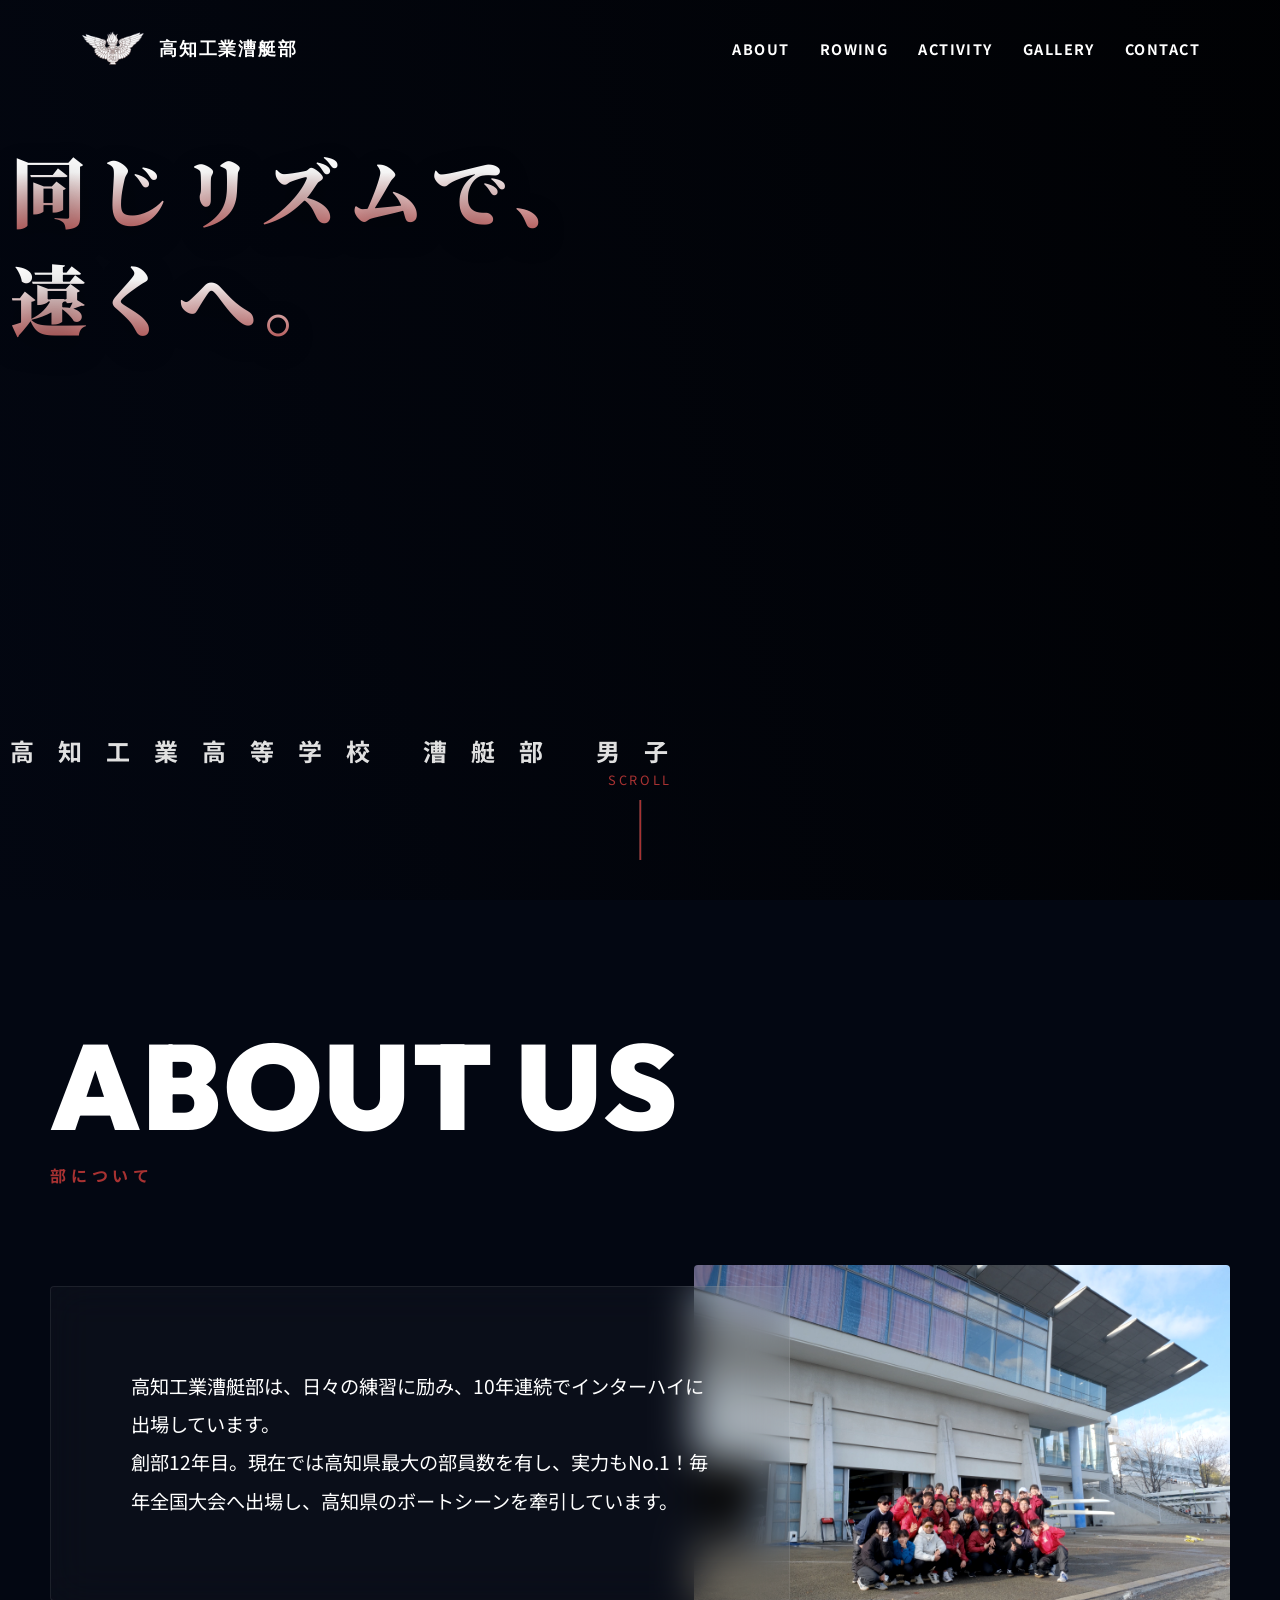
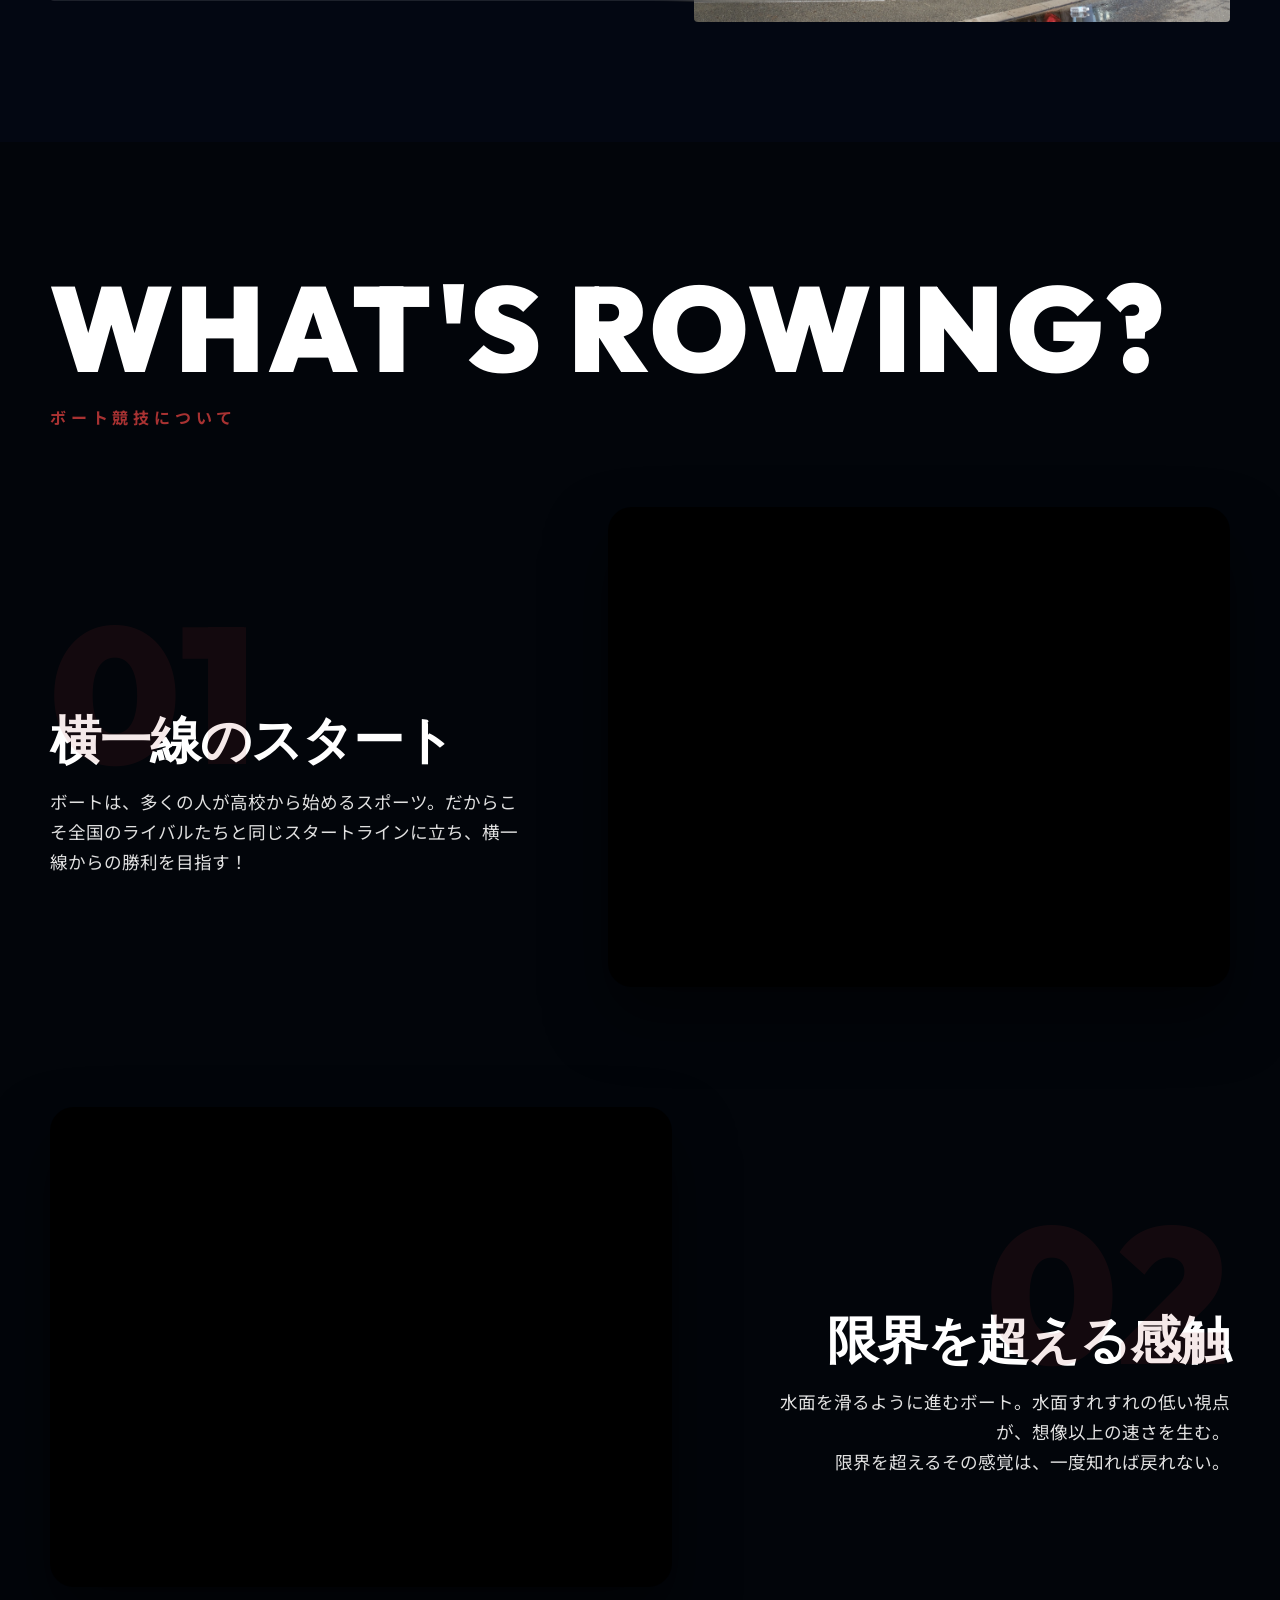
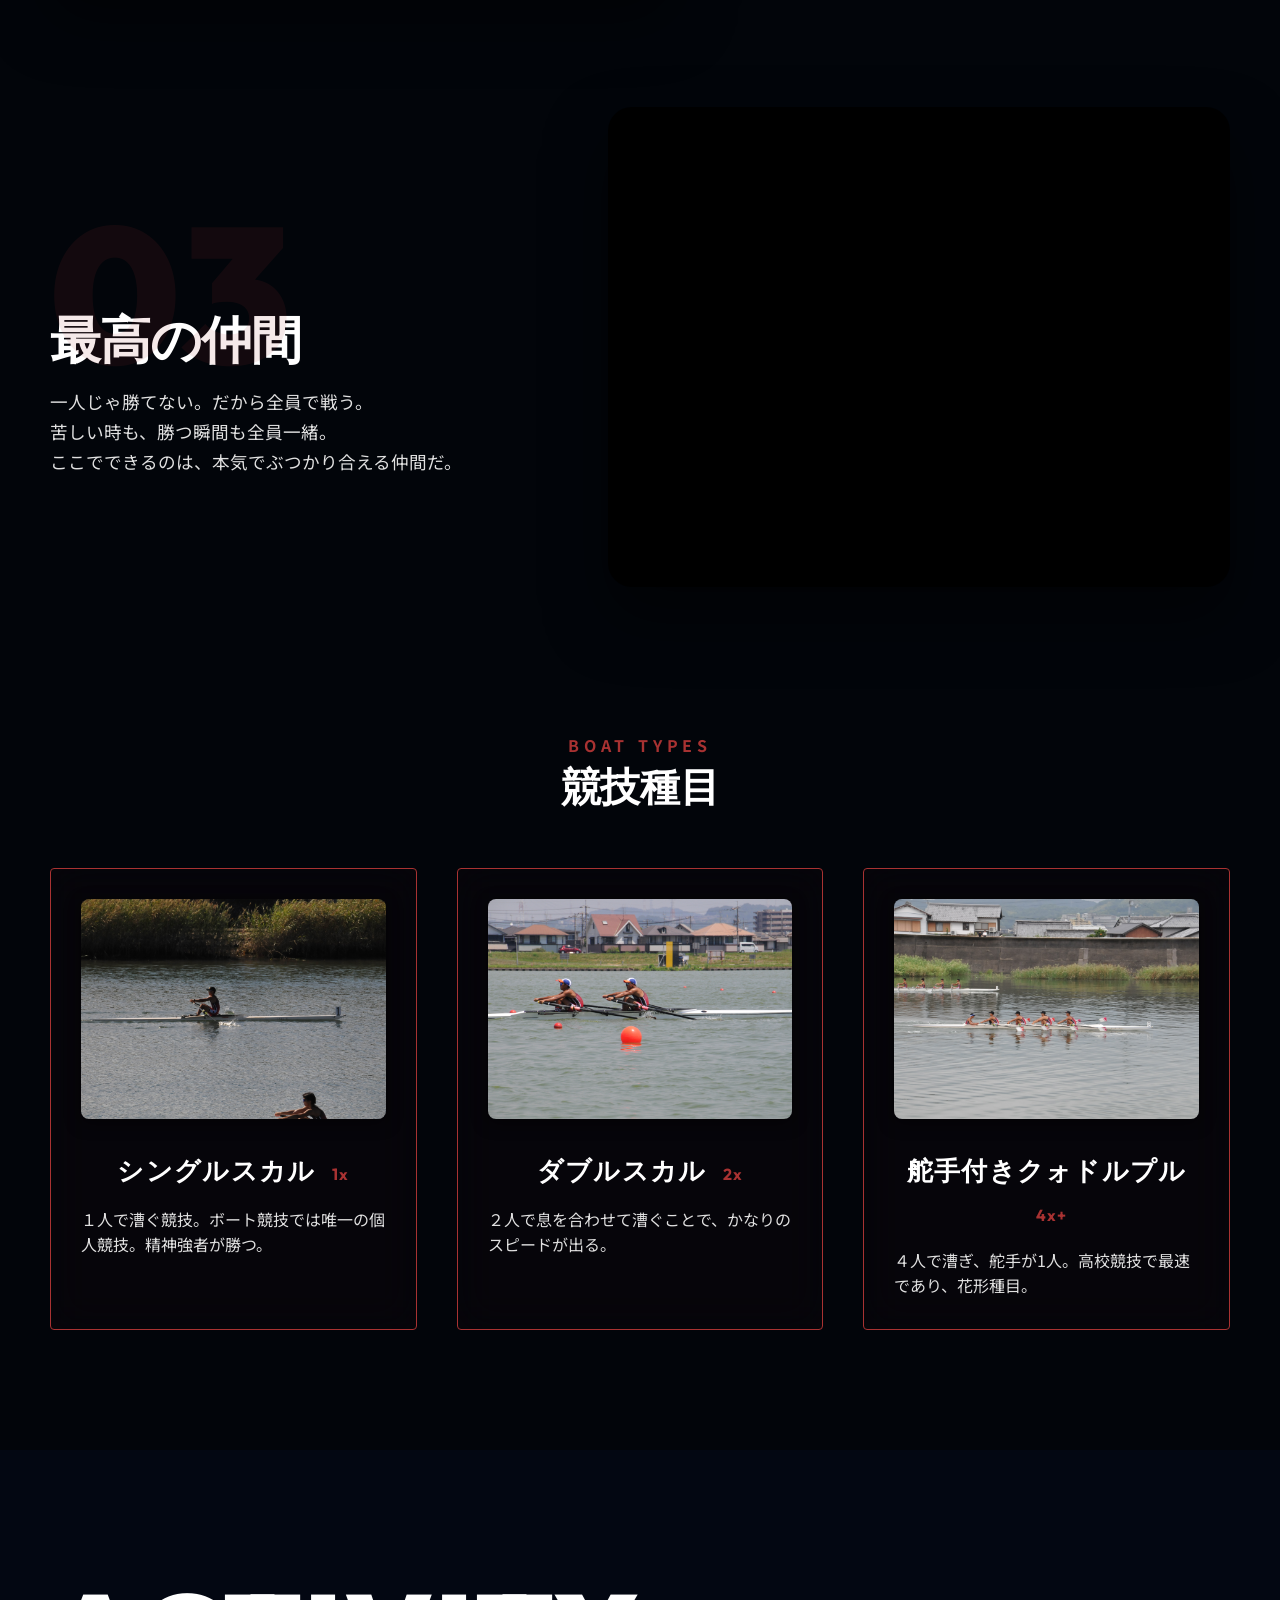
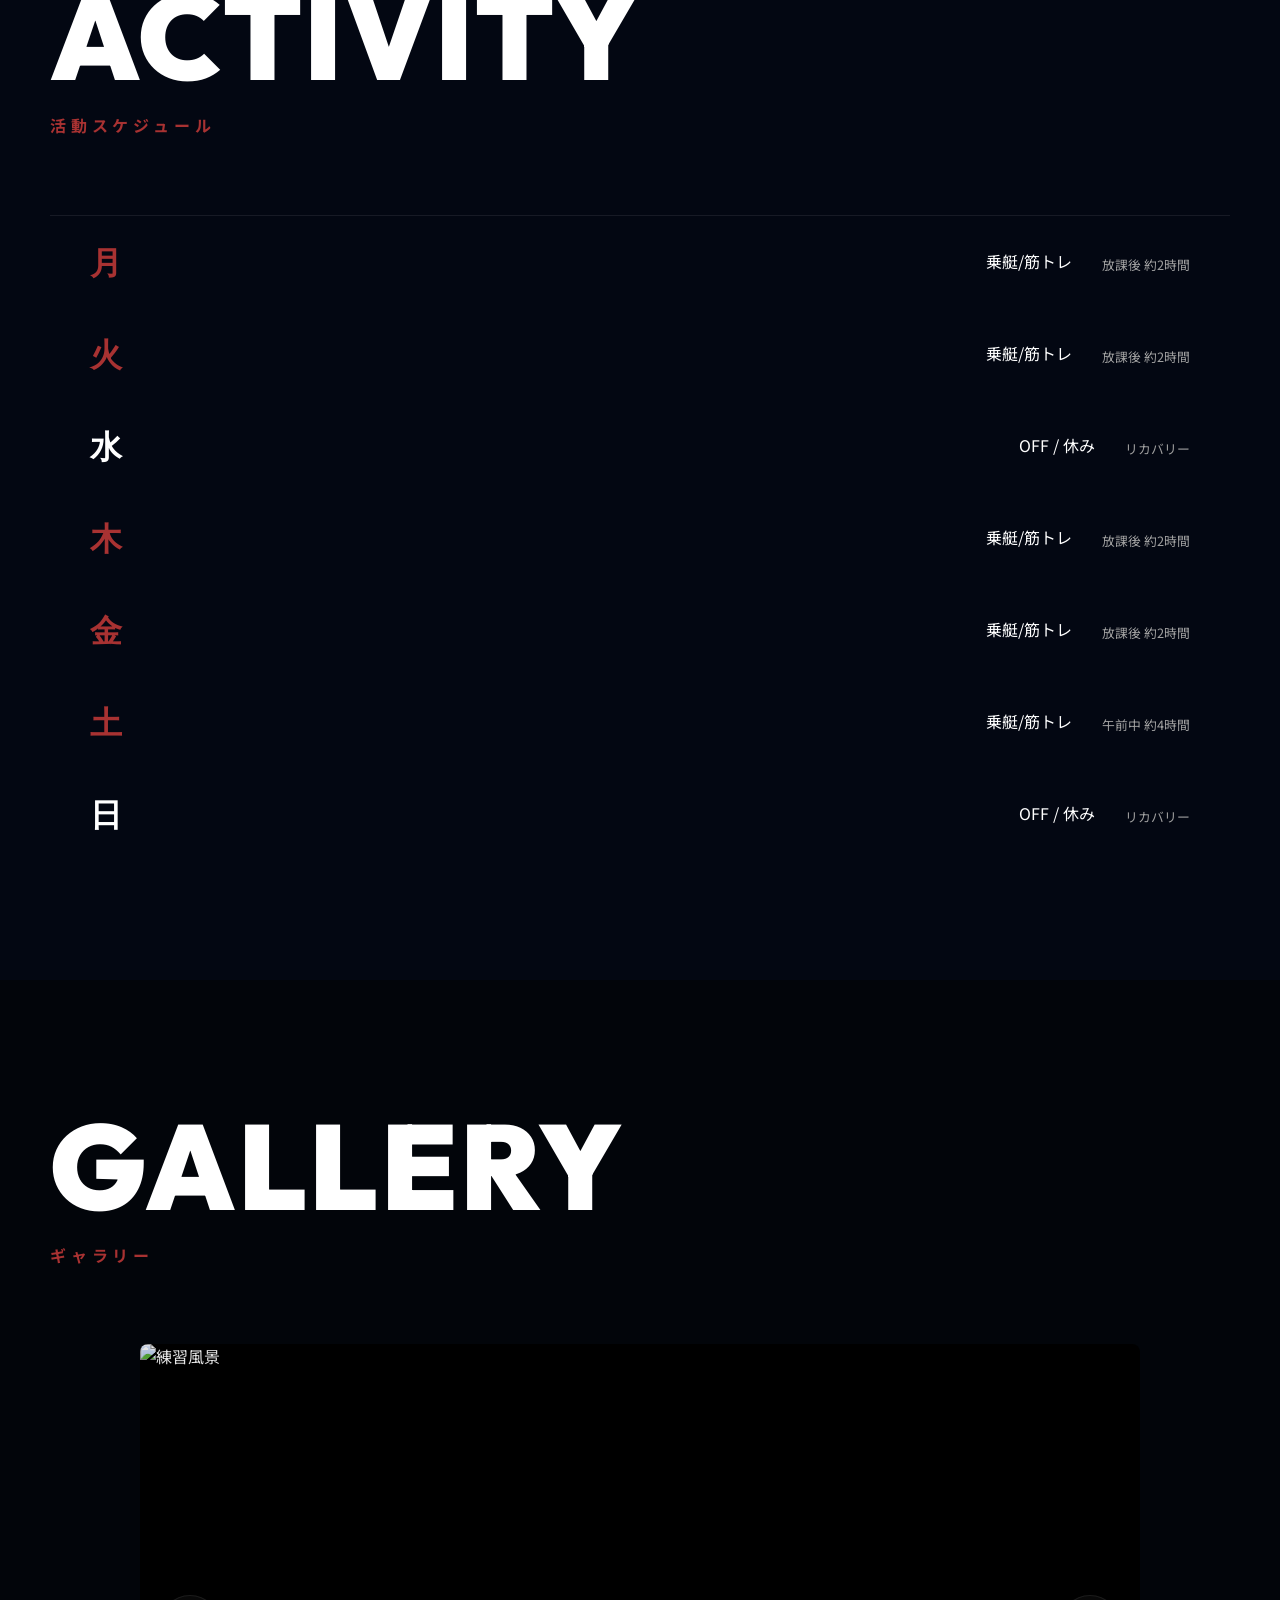
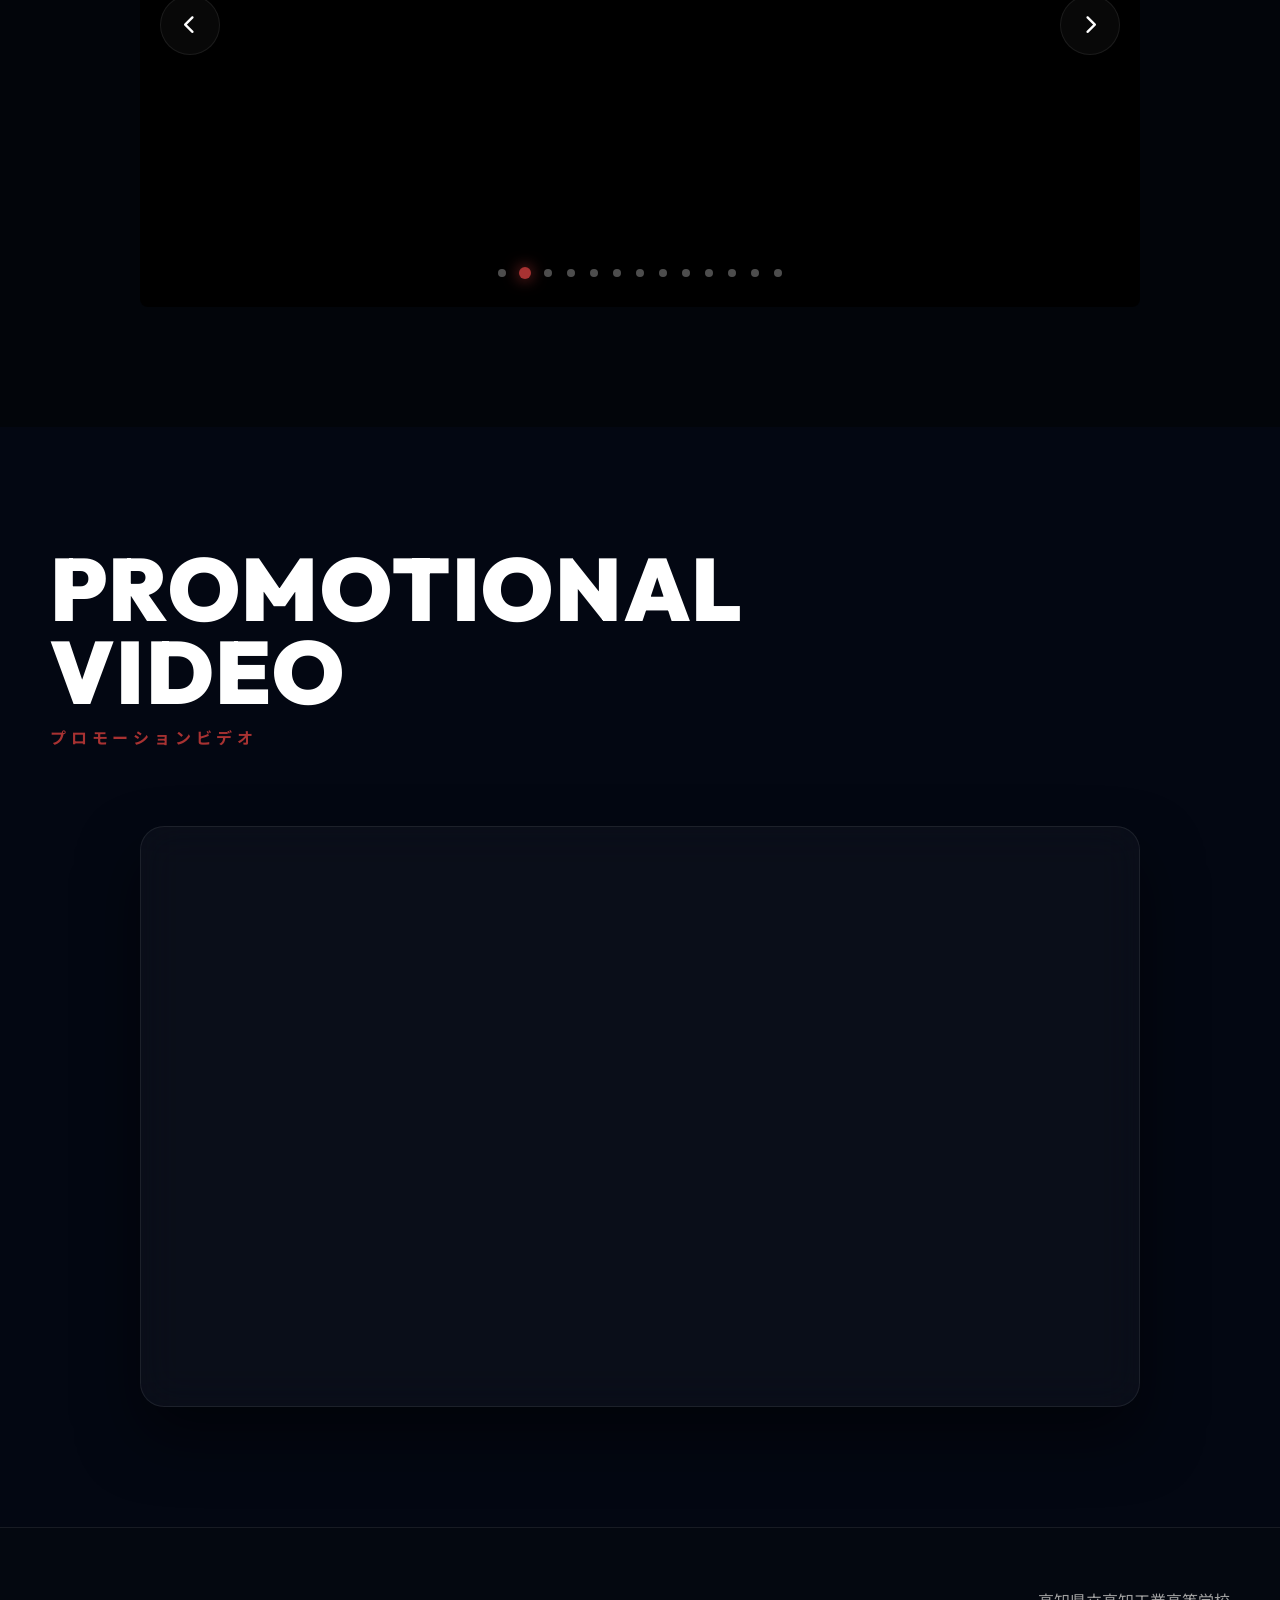
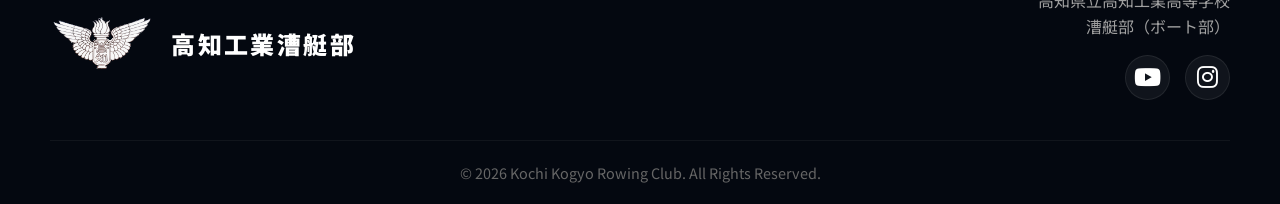
==== boys/index.html @ 49ec6c0a "Update index.html" ====
<!DOCTYPE html>
<html lang="ja">

<head>
    <meta charset="UTF-8">
    <meta name="viewport" content="width=device-width, initial-scale=1.0">
    <title>高知工業漕艇部 - Boys</title>
    <link
        href="https://fonts.googleapis.com/css2?family=Noto+Sans+JP:wght@400;700;900&family=Noto+Serif+JP:wght@700;900&family=Outfit:wght@700;900&display=swap"
        rel="stylesheet">
    <link rel="stylesheet" href="https://cdnjs.cloudflare.com/ajax/libs/font-awesome/6.4.0/css/all.min.css">
    <link rel="stylesheet" href="../style.css">
    <!-- Boys: 共通の装飾スタイルを定義 -->
    <style>
        /* 英語の見出しを大きく白文字に強調 (共通デザイン) */
        h2.section-title span:first-child {
            font-size: clamp(3.5rem, 10vw, 7.5rem) !important;
            color: #ffffff !important;
            font-family: 'Outfit', sans-serif !important;
            text-transform: uppercase !important;
            letter-spacing: 0.02em !important;
            font-weight: 900 !important;
            margin-top: 0 !important;
            line-height: 1.1;
        }
    </style>
</head>

<body>
    <!-- ローディング画面 -->
    <div id="loader">
        <img src="../kasuityou/kasuityou.gif" alt="高知工業校章" class="loader-logo">
        <div class="loader-text">KOCHI KOGYO ROWING CLUB</div>
    </div>

    <!-- ヘッダー -->
    <header id="header">
        <div class="header-logo">
            <div style="display:flex;align-items:center;gap:12px;cursor:default;">
                <img src="../kasuityou/kasuityou.gif" alt="校章">
                <span>高知工業漕艇部</span>
            </div>
        </div>
        <nav>
            <ul class="nav-links">
                <li><a href="#about">ABOUT</a></li>
                <li><a href="#rowing">ROWING</a></li>
                <li><a href="#activity">ACTIVITY</a></li>
                <li><a href="#gallery">GALLERY</a></li>
                <li><a href="#contact">CONTACT</a></li>
            </ul>
        </nav>
    </header>

    <!-- ヒーローセクション -->
    <section id="hero">
        <div class="hero-video-container">
            <video autoplay loop muted playsinline class="hero-video active">
                <source src="../Movies/DJI_0597.mp4" type="video/mp4">
            </video>
            <video loop muted playsinline class="hero-video">
                <source src="../Movies/DJI_0650.mp4" type="video/mp4">
            </video>
            <video loop muted playsinline class="hero-video">
                <source src="../Movies/GX014166.mp4" type="video/mp4">
            </video>
            <video loop muted playsinline class="hero-video">
                <source src="../Movies/DJI_0321.mp4" type="video/mp4">
            </video>
            <video loop muted playsinline class="hero-video">
                <source src="../Movies/DJI_0701.mp4" type="video/mp4">
            </video>
        </div>
        <div class="hero-overlay"></div>
        <div class="hero-content">
            <h1 class="hero-title"><span>同じリズムで、</span><span>遠くへ。</span></h1>
            <p class="hero-subtitle"><span>高知工業高等学校</span> <span>漕艇部 男子</span></p>
        </div>
        <div class="scroll-indicator">
            <span>SCROLL</span>
            <div class="line"></div>
        </div>
    </section>

    <!-- Aboutセクション -->
    <section id="about" class="section">
        <div class="container">
            <h2 class="section-title"><span>ABOUT US</span><span>部について</span></h2>
            <div class="about-content">
                <div class="about-text glass-panel">
                    <p>
                        高知工業漕艇部は、日々の練習に励み、10年連続でインターハイに出場しています。<br>
                        創部12年目。現在では高知県最大の部員数を有し、実力もNo.1！毎年全国大会へ出場し、高知県のボートシーンを牽引しています。
                    </p>
                </div>
                <div class="about-image">
                    <img src="../pictures/anyway/PV写真260314_19.jpg" alt="練習風景">
                </div>
            </div>
        </div>
    </section>

    <!-- Rowingセクション -->
    <section id="rowing" class="section dark-section">
        <div class="container">
            <h2 class="section-title"><span>WHAT'S ROWING?</span><span>ボート競技について</span></h2>
            <div class="rowing-content">
                <div class="rowing-item">
                    <div class="rowing-text">
                        <div class="rowing-number">01</div>
                        <h3>横一線のスタート</h3>
                        <p>ボートは、多くの人が高校から始めるスポーツ。だからこそ全国のライバルたちと同じスタートラインに立ち、横一線からの勝利を目指す！</p>
                    </div>
                    <div class="rowing-video-container">
                        <video autoplay loop muted playsinline>
                            <source src="../Movies/DJI_0597.mp4" type="video/mp4">
                        </video>
                    </div>
                </div>
                <div class="rowing-item">
                    <div class="rowing-text">
                        <div class="rowing-number">02</div>
                        <h3>限界を超える感触</h3>
                        <p>水面を滑るように進むボート。水面すれすれの低い視点が、想像以上の速さを生む。<br>限界を超えるその感覚は、一度知れば戻れない。</p>
                    </div>
                    <div class="rowing-video-container">
                        <video autoplay loop muted playsinline>
                            <source src="../Movies/DJI_0650.mp4" type="video/mp4">
                        </video>
                    </div>
                </div>
                <div class="rowing-item">
                    <div class="rowing-text">
                        <div class="rowing-number">03</div>
                        <h3>最高の仲間</h3>
                        <p>一人じゃ勝てない。だから全員で戦う。<br>苦しい時も、勝つ瞬間も全員一緒。<br>ここでできるのは、本気でぶつかり合える仲間だ。</p>
                    </div>
                    <div class="rowing-video-container">
                        <video autoplay loop muted playsinline>
                            <source src="../Movies/GX014166.mp4" type="video/mp4">
                        </video>
                    </div>
                </div>
            </div>

            <!-- ボート種目紹介 -->
            <div class="boat-types-section" style="margin-top: 150px;">
                <h3 class="section-title"
                    style="font-size: 2.5rem; margin-bottom: 60px; text-align: center; color: #fff;">
                    <span
                        style="display: block; font-size: 1rem; font-family: 'Noto Sans JP', sans-serif; color: var(--accent-color); letter-spacing: 0.3em; margin-bottom: 10px; font-weight: 700;">BOAT
                        TYPES</span>
                    競技種目
                </h3>
                <div class="boat-types-grid"
                    style="display: grid; grid-template-columns: repeat(auto-fit, minmax(300px, 1fr)); gap: 40px;">
                    <!-- シングルスカル -->
                    <div class="boat-type-card glass-panel"
                        style="padding: 30px; text-align: center; border-color: var(--accent-color); background: rgba(168, 50, 50, 0.03);">
                        <img src="../pictures/boys/bsingle.JPG" alt="Pic-M1X"
                            style="width: 100%; height: 220px; object-fit: cover; border-radius: 8px; margin-bottom: 25px; box-shadow: 0 4px 15px rgba(0,0,0,0.5);">
                        <h4
                            style="font-size: 1.6rem; color: #fff; font-family: 'Outfit', sans-serif; margin-bottom: 15px; letter-spacing: 0.05em;">
                            シングルスカル <span
                                style="color: var(--accent-color); font-size: 1rem; margin-left: 10px;">1x</span>
                        </h4>
                        <p style="text-align: left; font-size: 1rem; color: #e0e0e0; line-height: 1.6;">
                            １人で漕ぐ競技。ボート競技では唯一の個人競技。精神強者が勝つ。
                        </p>
                    </div>

                    <!-- ダブルスカル -->
                    <div class="boat-type-card glass-panel"
                        style="padding: 30px; text-align: center; border-color: var(--accent-color); background: rgba(168, 50, 50, 0.03);">
                        <img src="../pictures/boys/bdouble.JPG" alt="Pic-M2X"
                            style="width: 100%; height: 220px; object-fit: cover; border-radius: 8px; margin-bottom: 25px; box-shadow: 0 4px 15px rgba(0,0,0,0.5);">
                        <h4
                            style="font-size: 1.6rem; color: #fff; font-family: 'Outfit', sans-serif; margin-bottom: 15px; letter-spacing: 0.05em;">
                            ダブルスカル <span
                                style="color: var(--accent-color); font-size: 1rem; margin-left: 10px;">2x</span>
                        </h4>
                        <p style="text-align: left; font-size: 1rem; color: #e0e0e0; line-height: 1.6;">
                            ２人で息を合わせて漕ぐことで、かなりのスピードが出る。
                        </p>
                    </div>

                    <!-- 舵手付きクォドルプル -->
                    <div class="boat-type-card glass-panel"
                        style="padding: 30px; text-align: center; border-color: var(--accent-color); background: rgba(168, 50, 50, 0.03);">
                        <img src="../pictures/boys/bquad.JPG" alt="Pic-M4X+"
                            style="width: 100%; height: 220px; object-fit: cover; border-radius: 8px; margin-bottom: 25px; box-shadow: 0 4px 15px rgba(0,0,0,0.5);">
                        <h4
                            style="font-size: 1.6rem; color: #fff; font-family: 'Outfit', sans-serif; margin-bottom: 15px; letter-spacing: 0.05em;">
                            舵手付きクォドルプル <span
                                style="color: var(--accent-color); font-size: 1rem; margin-left: 10px;">4x+</span>
                        </h4>
                        <p style="text-align: left; font-size: 1rem; color: #e0e0e0; line-height: 1.6;">
                            ４人で漕ぎ、舵手が1人。高校競技で最速であり、花形種目。
                        </p>
                    </div>
                </div>
            </div>
        </div>
    </section>


    <!-- Activityセクション -->
    <section id="activity" class="section">
        <div class="container">
            <h2 class="section-title"><span>ACTIVITY</span><span>活動スケジュール</span></h2>
            <div class="schedule-grid">
                <div class="schedule-item highlight">
                    <div class="day">月</div>
                    <div class="activity-desc">
                        <span>乗艇/筋トレ</span>
                        <small>放課後 約2時間</small>
                    </div>
                </div>
                <div class="schedule-item highlight">
                    <div class="day">火</div>
                    <div class="activity-desc">
                        <span>乗艇/筋トレ</span>
                        <small>放課後 約2時間</small>
                    </div>
                </div>
                <div class="schedule-item">
                    <div class="day">水</div>
                    <div class="activity-desc">
                        <span>OFF / 休み</span>
                        <small>リカバリー</small>
                    </div>
                </div>
                <div class="schedule-item highlight">
                    <div class="day">木</div>
                    <div class="activity-desc">
                        <span>乗艇/筋トレ</span>
                        <small>放課後 約2時間</small>
                    </div>
                </div>
                <div class="schedule-item highlight">
                    <div class="day">金</div>
                    <div class="activity-desc">
                        <span>乗艇/筋トレ</span>
                        <small>放課後 約2時間</small>
                    </div>
                </div>
                <div class="schedule-item highlight">
                    <div class="day">土</div>
                    <div class="activity-desc">
                        <span>乗艇/筋トレ</span>
                        <small>午前中 約4時間</small>
                    </div>
                </div>
                <div class="schedule-item">
                    <div class="day">日</div>
                    <div class="activity-desc">
                        <span>OFF / 休み</span>
                        <small>リカバリー</small>
                    </div>
                </div>
            </div>
        </div>
    </section>


    <!-- Galleryセクション -->
    <section id="gallery" class="section dark-section">
        <div class="container">
            <h2 class="section-title"><span>GALLERY</span><span>ギャラリー</span></h2>
            <div class="gallery-container">
                <div class="gallery-slider">
                    <div class="gallery-slide">
                        <img src="../pictures/boys/IMG_3907.JPG" alt="インターハイ">
                    </div>
                    <div class="gallery-slide">
                        <img src="../pictures/boys/IMG_3728.jpg" alt="練習風景">
                    </div>
                    <!-- Shared assets from anyway folder -->
                    <div class="gallery-slide">
                        <img src="../pictures/anyway/IMG_3746.jpg" alt="食事風景">
                    </div>
                    <div class="gallery-slide">
                        <img src="../pictures/anyway/PV写真260314_1.jpg" alt="練習風景">
                    </div>
                    <div class="gallery-slide">
                        <img src="../pictures/anyway/PV写真260314_19.jpg" alt="練習風景">
                    </div>
                    <div class="gallery-slide">
                        <img src="../pictures/anyway/PV写真260314_2.jpg" alt="練習風景">
                    </div>
                    <div class="gallery-slide">
                        <img src="../pictures/anyway/PV写真260314_33.jpg" alt="練習風景">
                    </div>
                    <!-- Boys specific assets -->
                    <div class="gallery-slide">
                        <img src="../pictures/boys/PV写真260314_18.jpg" alt="練習風景">
                    </div>
                    <div class="gallery-slide">
                        <img src="../pictures/boys/PV写真260314_22.jpg" alt="練習風景">
                    </div>
                    <div class="gallery-slide">
                        <img src="../pictures/boys/PV写真260314_24.jpg" alt="練習風景">
                    </div>
                    <div class="gallery-slide">
                        <img src="../pictures/boys/PV写真260314_4.jpg" alt="練習風景">
                    </div>
                    <div class="gallery-slide">
                        <img src="../pictures/boys/PV写真260314_7.jpg" alt="練習風景">
                    </div>
                    <div class="gallery-slide">
                        <img src="../pictures/boys/DSC_1466.JPG" alt="練習風景">
                    </div>
                </div>
                <!-- スライダーナビゲーション -->
                <div class="gallery-nav"></div>
                <button class="gallery-btn prev"><i class="fas fa-chevron-left"></i></button>
                <button class="gallery-btn next"><i class="fas fa-chevron-right"></i></button>
            </div>
        </div>
    </section>

    <!-- PVセクション -->
    <section id="pv" class="section">
        <div class="container">
            <h2 class="section-title"><span>PROMOTIONAL<br>VIDEO</span><span>プロモーションビデオ</span></h2>
            <div class="pv-container glass-panel"
                style="padding: 20px; border-radius: 24px; position: relative; overflow: hidden; box-shadow: 0 30px 60px rgba(0,0,0,0.5);">
                <div class="pv-video-wrapper">
                    <iframe src="https://www.youtube.com/embed/OCl5bjKmnLo" title="YouTube video player" frameborder="0"
                        allow="accelerometer; autoplay; clipboard-write; encrypted-media; gyroscope; picture-in-picture; web-share"
                        allowfullscreen></iframe>
                </div>
            </div>
        </div>
    </section>

    <!-- フッター -->
    <footer id="contact">
        <div class="container">
            <div class="footer-content">
                <div class="footer-logo">
                    <img src="../kasuityou/kasuityou.gif" alt="高知工業校章">
                    <h3>高知工業漕艇部</h3>
                </div>
                <div class="footer-info">
                    <p>高知県立高知工業高等学校</p>
                    <p>漕艇部（ボート部）</p>
                    <div class="social-links">
                        <a href="https://www.youtube.com/@kths.rowing" target="_blank" rel="noopener noreferrer"
                            class="social-icon youtube">
                            <i class="fa-brands fa-youtube"></i>
                        </a>
                        <a href="https://www.instagram.com/kochikogyo_rowing/" target="_blank" rel="noopener noreferrer"
                            class="social-icon instagram">
                            <i class="fa-brands fa-instagram"></i>
                        </a>
                    </div>
                </div>
            </div>
            <div class="footer-bottom">
                <p>&copy; 2026 Kochi Kogyo Rowing Club. All Rights Reserved.</p>
            </div>
        </div>
    </footer>

    <script src="../script.js"></script>
</body>

</html>
---- style.css ----
:root {
    --primary-color: #030712;
    --accent-color: #a83232;
    --accent-dim: rgba(168, 50, 50, 0.4);
    --text-color: #ffffff;
    --text-muted: #94a3b8;
    --bg-dark: #030712;
    --glass-bg: rgba(255, 255, 255, 0.03);
    --glass-border: rgba(255, 255, 255, 0.08);
    --transition-smooth: all 0.6s cubic-bezier(0.23, 1, 0.32, 1);
}

* {
    margin: 0;
    padding: 0;
    box-sizing: border-box;
}

body {
    font-family: 'Noto Sans JP', sans-serif;
    color: var(--text-color);
    background-color: var(--bg-dark);
    line-height: 1.6;
    overflow-x: hidden;
}

a {
    text-decoration: none;
    color: inherit;
}

ul {
    list-style: none;
}

/* ===== ローディング ===== */
#loader {
    position: fixed;
    top: 0;
    left: 0;
    width: 100vw;
    height: 100vh;
    background-color: var(--bg-dark);
    display: flex;
    flex-direction: column;
    justify-content: center;
    align-items: center;
    z-index: 9999;
    transition: opacity 1s ease-out, visibility 1s ease-out;
}

.loader-logo {
    width: 120px;
    margin-bottom: 20px;
}

.loader-text {
    font-size: 1.2rem;
    letter-spacing: 0.2em;
    font-weight: 700;
    color: var(--accent-color);
    text-align: center;
}

@keyframes pulse {
    0% {
        transform: scale(0.95);
        opacity: 0.7;
    }

    50% {
        transform: scale(1.05);
        opacity: 1;
    }

    100% {
        transform: scale(0.95);
        opacity: 0.7;
    }
}

#header {
    position: fixed;
    top: 0;
    left: 0;
    width: 100%;
    padding: 30px 80px;
    display: flex;
    justify-content: space-between;
    align-items: center;
    z-index: 1000;
    transition: var(--transition-smooth);
}

#header.scrolled {
    background: rgba(3, 7, 18, 0.9);
    backdrop-filter: blur(20px);
    -webkit-backdrop-filter: blur(20px);
    padding: 20px 80px;
}

.header-logo {
    display: flex;
    align-items: center;
    gap: 12px;
}

.header-logo img {
    height: 38px;
}

.header-logo span {
    font-family: 'Outfit', sans-serif;
    font-size: 1.1rem;
    font-weight: 900;
    text-transform: uppercase;
    letter-spacing: 0.1em;
    white-space: nowrap;
}

.nav-links {
    display: flex;
    gap: 30px;
}

.nav-links li a {
    font-size: 0.9rem;
    font-weight: 700;
    letter-spacing: 0.1em;
    position: relative;
    padding-bottom: 5px;
    transition: color 0.3s;
}

.nav-links li a:hover {
    color: var(--accent-color);
}

.nav-links li a::after {
    content: '';
    position: absolute;
    bottom: 0;
    left: 0;
    width: 0;
    height: 2px;
    background-color: var(--accent-color);
    transition: width 0.3s ease;
}

.nav-links li a:hover::after {
    width: 100%;
}

/* ===== ヒーローセクション ===== */
#hero {
    position: relative;
    height: 100vh;
    width: 100%;
    display: flex;
    align-items: center;
    justify-content: center;
    overflow: hidden;
}

.hero-video-container {
    position: absolute;
    top: 0;
    left: 0;
    width: 100%;
    height: 100%;
    z-index: -2;
    background: #000;
}

.hero-video {
    position: absolute;
    top: 50%;
    left: 50%;
    min-width: 100%;
    min-height: 100%;
    width: auto;
    height: auto;
    transform: translateX(-50%) translateY(-50%);
    object-fit: cover;
    opacity: 0;
    transition: opacity 1.5s ease-in-out;
}

.hero-video.active {
    opacity: 1;
}

.hero-overlay {
    position: absolute;
    top: 0;
    left: 0;
    width: 100%;
    height: 100%;
    background: linear-gradient(75deg, rgba(3, 7, 18, 0.95) 0%, rgba(3, 7, 18, 0.2) 100%);
    z-index: -1;
}

.hero-content {
    text-align: left;
    width: 100%;
    max-width: 1400px;
    height: 70vh;
    /* 縦の広がりを少し拡大 */
    padding: 0 10px;
    /* 端に寄せるためにパディングを縮小 */
    margin-top: 10px;
    /* 少し上に詰める */
    z-index: 10;
    display: flex;
    flex-direction: column;
    justify-content: space-between;
    align-items: flex-start;
    /* 基本は左寄せ */
    opacity: 0;
    animation: editorialReveal 1.2s cubic-bezier(0.16, 1, 0.3, 1) forwards 0.5s;
}

@keyframes editorialReveal {
    from {
        transform: translateX(-40px);
        opacity: 0;
    }

    to {
        transform: translateX(0);
        opacity: 1;
    }
}

.hero-title {
    font-size: clamp(2.4rem, 6.5vw, 4.8rem);
    font-weight: 900;
    line-height: 1.3;
    margin-bottom: 0;
    font-family: 'Noto Serif JP', serif;
    letter-spacing: 0.1em;
    text-shadow: 0 10px 30px rgba(0,0,0,0.3);
}

.hero-title span {
    display: block;
    background: linear-gradient(to bottom, #fff 30%, var(--accent-color));
    -webkit-background-clip: text;
    background-clip: text;
    -webkit-text-fill-color: transparent;
    padding-bottom: 0.1em;
}

.section-title span {
    display: inline-block;
}

.hero-subtitle {
    font-size: 1.5rem;
    font-weight: 700;
    letter-spacing: 1em;
    color: #e0e0e0;
    align-self: flex-start;
    /* 左下に変更 */
    text-align: left;
}

@keyframes fadeInUp {
    to {
        transform: translateY(0);
        opacity: 1;
    }
}

.scroll-indicator {
    position: absolute;
    bottom: 40px;
    left: 50%;
    transform: translateX(-50%);
    display: flex;
    flex-direction: column;
    align-items: center;
    gap: 10px;
    z-index: 1;
}

.scroll-indicator span {
    font-size: 0.8rem;
    letter-spacing: 0.2em;
    color: var(--accent-color);
}

.scroll-indicator .line {
    width: 2px;
    height: 60px;
    background: rgba(255, 255, 255, 0.2);
    position: relative;
    overflow: hidden;
}

.scroll-indicator .line::after {
    content: '';
    position: absolute;
    top: 0;
    left: 0;
    width: 100%;
    height: 100%;
    background: var(--accent-color);
    animation: scrollLine 2s infinite cubic-bezier(0.65, 0.05, 0.36, 1);
}

@keyframes scrollLine {
    0% {
        transform: translateY(-100%);
    }

    100% {
        transform: translateY(100%);
    }
}

/* ===== 共通セクション ===== */
.section {
    padding: 120px 50px;
    position: relative;
}

.container {
    max-width: 1200px;
    margin: 0 auto;
}

.section-title {
    font-size: clamp(3.2rem, 12vw, 8rem); /* わずかに最小値を調整 */
    font-weight: 900;
    margin-bottom: 80px;
    font-family: 'Outfit', sans-serif;
    text-transform: uppercase;
    line-height: 1.1;
    letter-spacing: -0.01em;
    color: #ffffff;
    word-break: keep-all; /* 単語の途中での改行を防ぐ */
    overflow-wrap: break-word;
    text-wrap: balance;
}

.section-title span {
    display: block;
    font-size: 1rem;
    font-family: 'Noto Sans JP', sans-serif;
    color: var(--accent-color);
    letter-spacing: 0.3em;
    margin-top: 15px;
    font-weight: 700;
    text-transform: none;
}

/* ガラスエフェクトパネル - よりミニマルに */
.glass-panel {
    background: var(--glass-bg);
    backdrop-filter: blur(20px);
    -webkit-backdrop-filter: blur(20px);
    border: 1px solid var(--glass-border);
    border-radius: 4px;
    /* 角をシャープに */
    padding: 60px;
    transition: var(--transition-smooth);
}

/* ===== ABOUTセクション ===== */
/* ===== ABOUTセクション - エディトリアル・オーバーラップ ===== */
.about-content {
    display: grid;
    grid-template-columns: 1.2fr 1fr;
    align-items: center;
    gap: 0;
    position: relative;
}

.about-text {
    grid-column: 1 / 2;
    grid-row: 1;
    z-index: 2;
    margin-right: -15%;
    font-size: 1.2rem;
    line-height: 2;
    padding: 80px !important;
}

.about-image img {
    width: 100%;
    height: auto;
    display: block;
    filter: grayscale(0.2) contrast(1.1);
    border-radius: 4px;
}

/* ===== ギャラリーセクション (スタックスライダー) ===== */
.dark-section {
    background: #02050a;
}

.gallery-container {
    position: relative;
    max-width: 1000px;
    margin: 0 auto;
    overflow: hidden;
    aspect-ratio: 16 / 9;
    border-radius: 8px;
    background: #000;
}

.gallery-slider {
    display: flex;
    height: 100%;
    touch-action: pan-y pinch-zoom;
}

.gallery-slide {
    flex: 0 0 100%;
    width: 100%;
    height: 100%;
    position: relative;
    overflow: hidden;
}

.gallery-slide img,
.gallery-slide video {
    width: 100%;
    height: 100%;
    object-fit: cover;
    filter: brightness(0.9);
}

/* スライダー操作系 */
.gallery-nav {
    position: absolute;
    bottom: 30px;
    left: 50%;
    transform: translateX(-50%);
    display: flex;
    gap: 15px;
    z-index: 20;
}

.gallery-dot {
    width: 8px;
    height: 8px;
    border-radius: 50%;
    background: rgba(255, 255, 255, 0.3);
    cursor: pointer;
    transition: all 0.3s ease;
}

.gallery-dot.active {
    background: var(--accent-color);
    transform: scale(1.5);
    box-shadow: 0 0 10px var(--accent-color);
}

.gallery-btn {
    position: absolute;
    top: 50%;
    transform: translateY(-50%);
    width: 60px;
    height: 60px;
    background: var(--glass-bg);
    border: 1px solid var(--glass-border);
    border-radius: 50%;
    color: #fff;
    font-size: 1.2rem;
    display: flex;
    align-items: center;
    justify-content: center;
    cursor: pointer;
    z-index: 20;
    transition: all 0.3s ease;
    backdrop-filter: blur(10px);
}

.gallery-btn:hover {
    background: var(--accent-color);
    border-color: var(--accent-color);
    color: var(--bg-dark);
}

.gallery-btn.prev { left: 20px; }
.gallery-btn.next { right: 20px; }

@media (max-width: 600px) {
    .gallery-container {
        aspect-ratio: 4 / 5; /* スマホでは縦長気味に */
    }
    .gallery-btn {
        width: 40px;
        height: 40px;
        font-size: 1rem;
    }
    .gallery-btn.prev { left: 10px; }
    .gallery-btn.next { right: 10px; }
}

.gallery-item img,
.gallery-item video {
    width: 100%;
    height: 100%;
    object-fit: cover;
    transition: transform 0.6s ease;
}

.gallery-item::after {
    content: '';
    position: absolute;
    top: 0;
    left: 0;
    width: 100%;
    height: 100%;
    background: linear-gradient(to top, rgba(0, 0, 0, 0.7) 0%, rgba(0, 0, 0, 0) 100%);
    opacity: 0;
    transition: opacity 0.4s ease;
}

.gallery-item:hover img,
.gallery-item:hover video {
    transform: scale(1.1);
}

.gallery-item:hover::after {
    opacity: 1;
}

.video-item {
    grid-column: span 2;
    grid-row: span 2;
}

@media (max-width: 768px) {
    .video-item {
        grid-column: span 1;
        grid-row: span 1;
    }
}

/* ===== ROWINGセクション ===== */
/* ===== ROWINGセクション - さらなる洗練 ===== */
/* ===== ROWINGセクション - 動画対応版 ===== */
.rowing-content {
    display: flex;
    flex-direction: column;
    gap: 120px;
    max-width: 1200px;
    margin: 0 auto;
}

.rowing-item {
    display: flex;
    align-items: center;
    gap: 80px;
    width: 100% !important;
    padding: 0 !important;
    background: transparent !important;
    border: none !important;
    backdrop-filter: none !important;
    box-shadow: none !important;
}

.rowing-item:nth-child(even) {
    flex-direction: row-reverse;
}

.rowing-text {
    flex: 1;
    text-align: left;
    position: relative;
    z-index: 2;
}

.rowing-item:nth-child(even) .rowing-text {
    text-align: right;
}

.rowing-number {
    font-size: clamp(8rem, 15vw, 12rem);
    color: var(--accent-color);
    margin-bottom: -60px;
    opacity: 0.1;
    display: block;
    line-height: 0.8;
    font-family: 'Outfit', sans-serif;
    font-weight: 900;
}

.rowing-item h3 {
    font-size: clamp(2rem, 4vw, 3.2rem);
    text-transform: uppercase;
    letter-spacing: -0.02em;
    font-family: 'Outfit', sans-serif;
    margin-bottom: 20px;
    color: #fff;
    line-height: 1.1;
}

.rowing-item p {
    font-size: 1.1rem;
    color: #e0e0e0;
    line-height: 1.7;
    max-width: 500px;
}

.rowing-item:nth-child(even) p {
    margin-left: auto;
}

.rowing-video-container {
    flex: 1.3;
    height: 480px;
    border-radius: 24px;
    overflow: hidden;
    position: relative;
    box-shadow: 0 30px 60px rgba(0,0,0,0.5);
    background: #000;
}

.rowing-video-container video {
    width: 100%;
    height: 100%;
    object-fit: cover;
    opacity: 0.8;
}

/* モバイル対応：動画を背景に配置 */
@media (max-width: 991px) {
    .rowing-content {
        gap: 60px;
    }

    .rowing-item {
        flex-direction: column !important;
        position: relative;
        min-height: 450px;
        justify-content: center;
        border-radius: 24px;
        overflow: hidden;
    }

    .rowing-video-container {
        position: absolute;
        inset: 0;
        width: 100%;
        height: 100%;
        border-radius: 0;
        z-index: 1;
    }

    .rowing-video-container::after {
        content: '';
        position: absolute;
        inset: 0;
        background: radial-gradient(circle at center, rgba(0,0,0,0.4), rgba(0,0,0,0.85));
    }

    .rowing-text {
        padding: 40px;
        text-align: left !important;
        width: 100%;
    }

    .rowing-item:nth-child(even) p {
        margin-left: 0;
    }

    .rowing-number {
        font-size: 10rem;
        margin-bottom: -50px;
    }
}

/* ===== ACTIVITY (AS LIST) ===== */
.schedule-grid {
    display: flex;
    flex-direction: column;
    gap: 0;
    border-top: 1px solid var(--glass-border);
}

.schedule-item {
    display: flex !important;
    align-items: center;
    justify-content: space-between;
    padding: 30px 40px !important;
    border: none !important;
    border-bottom: 1px solid var(--glass-border);
    border-radius: 0 !important;
    background: transparent !important;
    text-align: left !important;
}

.schedule-item:hover {
    background: rgba(168, 50, 50, 0.03) !important;
    transform: none !important;
}

.schedule-item .day {
    font-family: 'Outfit', sans-serif;
    font-size: 2rem;
    font-weight: 900;
    color: #fff;
    background: none !important;
    width: auto;
    height: auto;
    line-height: 1;
    margin-bottom: 0;
}

.schedule-item.highlight .day {
    color: var(--accent-color);
}

.schedule-item .activity-desc {
    display: flex;
    align-items: center;
    gap: 30px;
}

.schedule-item .activity-desc small {
    display: block;
    font-size: 0.8rem;
    color: #a0a0a0;
    margin-top: 8px;
    font-weight: 400;
}

.schedule-item.highlight {
    background: rgba(168, 50, 50, 0.05);
    border-color: rgba(168, 50, 50, 0.3);
}

/* ===== PVセクション ===== */
.pv-container {
    max-width: 1000px;
    margin: 0 auto;
}

.pv-video-wrapper {
    position: relative;
    padding-bottom: 56.25%; /* 16:9 */
    height: 0;
    overflow: hidden;
    border-radius: 12px;
}

.pv-video-wrapper iframe {
    position: absolute;
    top: 0;
    left: 0;
    width: 100%;
    height: 100%;
}

/* PVセクション見出し専用 - 長い英語タイトルがスマホではみ出さないようにサイズ調整 */
/* PVセクション見出し専用 - 2行にスタックしてインパクトを出しつつハミ出さないように調整 */
#pv .section-title span:first-child {
    font-size: clamp(2.6rem, 11vw, 5.5rem) !important;
    line-height: 0.95 !important;
    display: block;
    margin-bottom: 15px !important;
}

#pv .section-title span:last-child {
    font-size: 1rem !important; /* カタカナ部分は通常サイズを維持 */
    margin-top: 10px !important;
    display: block;
    letter-spacing: 0.3em !important;
    color: var(--accent-color) !important;
}

/* ===== フッター ===== */
#contact {
    background: #040810;
    padding: 60px 50px 20px;
    border-top: 1px solid var(--glass-border);
}

.footer-content {
    display: flex;
    justify-content: space-between;
    align-items: center;
    margin-bottom: 40px;
    flex-wrap: wrap;
    gap: 30px;
}

.footer-logo {
    display: flex;
    align-items: center;
    gap: 15px;
}

.footer-logo img {
    height: 60px;
}

.footer-logo h3 {
    font-size: 1.5rem;
    font-weight: 900;
    letter-spacing: 0.1em;
}

.footer-info {
    text-align: right;
    color: #a0a0a0;
}

.social-links {
    margin-top: 15px;
    display: flex;
    gap: 15px;
    justify-content: flex-end;
}

.social-icon {
    display: inline-flex;
    align-items: center;
    justify-content: center;
    width: 45px;
    height: 45px;
    border-radius: 50%;
    background: rgba(255, 255, 255, 0.05);
    color: var(--text-color);
    font-size: 1.5rem;
    transition: all 0.3s ease;
    border: 1px solid var(--glass-border);
}

.social-icon:hover {
    transform: translateY(-5px);
}

.social-icon.youtube:hover {
    background: #FF0000;
    border-color: #FF0000;
}

.social-icon.instagram:hover {
    background: #E1306C;
    border-color: #E1306C;
}

.footer-bottom {
    text-align: center;
    color: #666;
    font-size: 0.9rem;
    padding-top: 20px;
    border-top: 1px solid rgba(255, 255, 255, 0.05);
}

/* ===== レスポンシブ ===== */
/* ===== レスポンシブ: タブレット ===== */
@media (max-width: 900px) {
    #header {
        padding: 20px 30px;
    }

    #header.scrolled {
        padding: 15px 30px;
    }

    .header-logo img {
        height: 32px;
    }

    .header-logo span {
        font-size: 1rem;
    }

    .nav-links {
        gap: 20px;
    }

    .nav-links li a {
        font-size: 0.8rem;
    }

    .hero-content {
        padding: 0 40px;
    }

    .section {
        padding: 100px 40px;
    }

    .about-content {
        display: flex;
        flex-direction: column;
        gap: 0;
    }

    .about-image {
        width: 100%;
        box-shadow: none;
        margin-bottom: 20px;
    }

    .about-text {
        width: 100%;
        margin-right: 0;
        padding: 30px 20px !important;
        z-index: 1;
        font-size: 1rem;
        line-height: 1.8;
    }

    .rowing-content {
        gap: 100px;
    }

    .rowing-item {
        width: 80%;
    }

    .gallery-grid {
        grid-template-columns: repeat(4, 1fr);
        grid-auto-rows: 180px;
    }

    .gallery-item:nth-child(1) {
        grid-column: span 4;
        grid-row: span 2;
    }

    .gallery-item:nth-child(2) {
        grid-column: span 2;
        grid-row: span 1;
    }

    .gallery-item:nth-child(3) {
        grid-column: span 2;
        grid-row: span 1;
    }

    .gallery-item:nth-child(4) {
        grid-column: span 2;
        grid-row: span 2;
    }

    .gallery-item:nth-child(5) {
        grid-column: span 2;
        grid-row: span 2;
    }

    .gallery-item:nth-child(6) {
        grid-column: span 2;
        grid-row: span 1;
    }

    .gallery-item:nth-child(7) {
        grid-column: span 2;
        grid-row: span 1;
    }

    .gallery-item:nth-child(8) {
        grid-column: span 2;
        grid-row: span 1;
    }

    .gallery-item:nth-child(9) {
        grid-column: span 4;
        grid-row: span 2;
    }

    #contact {
        padding: 60px 30px 20px;
    }
}

/* ===== レスポンシブ: スモールタブレット ===== */
@media (max-width: 768px) {
    .nav-links {
        display: none;
        /* モバイルメニューは省略 */
    }

    .header-logo img {
        height: 26px;
    }

    .header-logo span {
        font-size: 0.8rem;
    }

    .rowing-item {
        width: 100%;
    }

    .rowing-item:nth-child(even) {
        align-self: auto;
        text-align: left;
    }

    .rowing-item:nth-child(even) p {
        margin-left: 0;
    }

    .footer-content {
        flex-direction: column;
        align-items: flex-start;
        gap: 20px;
    }

    .footer-info {
        text-align: left;
    }

    .social-links {
        justify-content: flex-start;
    }
}

/* ===== レスポンシブ: スマホ ===== */
@media (max-width: 480px) {
    #header {
        padding: 15px 20px;
    }

    #header.scrolled {
        padding: 12px 20px;
    }

    .header-logo img {
        height: 28px;
    }

    .header-logo span {
        font-size: 0.85rem;
    }

    .hero-content {
        padding: 0 15px;
        /* スマホもより左端へ */
        height: 65vh;
        margin-top: 40px;
    }

    .hero-title {
        font-size: clamp(1.8rem, 10vw, 3rem);
        line-height: 1.1;
    }

    .hero-subtitle {
        font-size: 0.85rem;
        letter-spacing: 0.05em;
        align-self: flex-start;
        /* スマホも左下へ */
    }

    .section {
        padding: 70px 20px;
    }

    .section-title {
        font-size: clamp(1.8rem, 10vw, 3.5rem); /* 極端に細い画面でも単語が収まるよう最小値を調整 */
        line-height: 1.1;
        margin-bottom: 40px;
        letter-spacing: -0.02em;
    }

    .glass-panel {
        padding: 30px 20px !important;
    }

    .about-text {
        padding: 30px 20px !important;
    }

    .about-image {
        box-shadow: none;
    }

    .rowing-content {
        gap: 70px;
    }

    .rowing-number {
        font-size: 7rem;
        margin-bottom: -35px;
    }

    .rowing-item h3 {
        font-size: 2rem;
    }

    .rowing-item p {
        font-size: 1rem;
    }

    .schedule-item {
        padding: 18px 20px !important;
        flex-direction: column;
        align-items: flex-start;
        gap: 6px;
    }

    .schedule-item .day {
        font-size: 1.5rem;
    }

    .gallery-grid {
        grid-template-columns: repeat(2, 1fr);
        grid-auto-rows: 130px;
    }

    .gallery-item:nth-child(n) {
        grid-column: span 1 !important;
        grid-row: span 1 !important;
    }

    .gallery-item:nth-child(1) {
        grid-column: span 2 !important;
        grid-row: span 2 !important;
    }

    .footer-content {
        flex-direction: column;
        align-items: center;
        text-align: center;
        gap: 20px;
    }

    .footer-logo {
        flex-direction: column;
        gap: 8px;
    }

    .footer-logo h3 {
        font-size: 1rem;
        white-space: nowrap;
    }
/* ===== 通信警告 ===== */
.network-warning {
    position: fixed;
    top: -100px;
    left: 50%;
    transform: translateX(-50%);
    background: rgba(168, 50, 50, 0.95);
    backdrop-filter: blur(10px);
    -webkit-backdrop-filter: blur(10px);
    color: white;
    padding: 12px 24px;
    border-radius: 50px;
    z-index: 10000;
    font-size: 0.85rem;
    font-weight: 700;
    box-shadow: 0 10px 40px rgba(0,0,0,0.5);
    transition: all 0.6s cubic-bezier(0.175, 0.885, 0.32, 1.275);
    display: flex;
    align-items: center;
    gap: 12px;
    white-space: nowrap;
    border: 1px solid rgba(255, 255, 255, 0.1);
}

.network-warning.show {
    top: 30px;
}

.network-warning i {
    font-size: 1.1rem;
    color: #ffcc00;
}

@media (max-width: 600px) {
    .network-warning {
        width: 90%;
        font-size: 0.75rem;
        padding: 10px 15px;
        white-space: normal;
        text-align: center;
        justify-content: center;
    }
}

    .footer-logo img {
        height: 45px;
    }

    .footer-info {
        text-align: center;
    }

    .social-links {
        justify-content: center;
    }

    #contact {
        padding: 50px 20px 20px;
    }
}
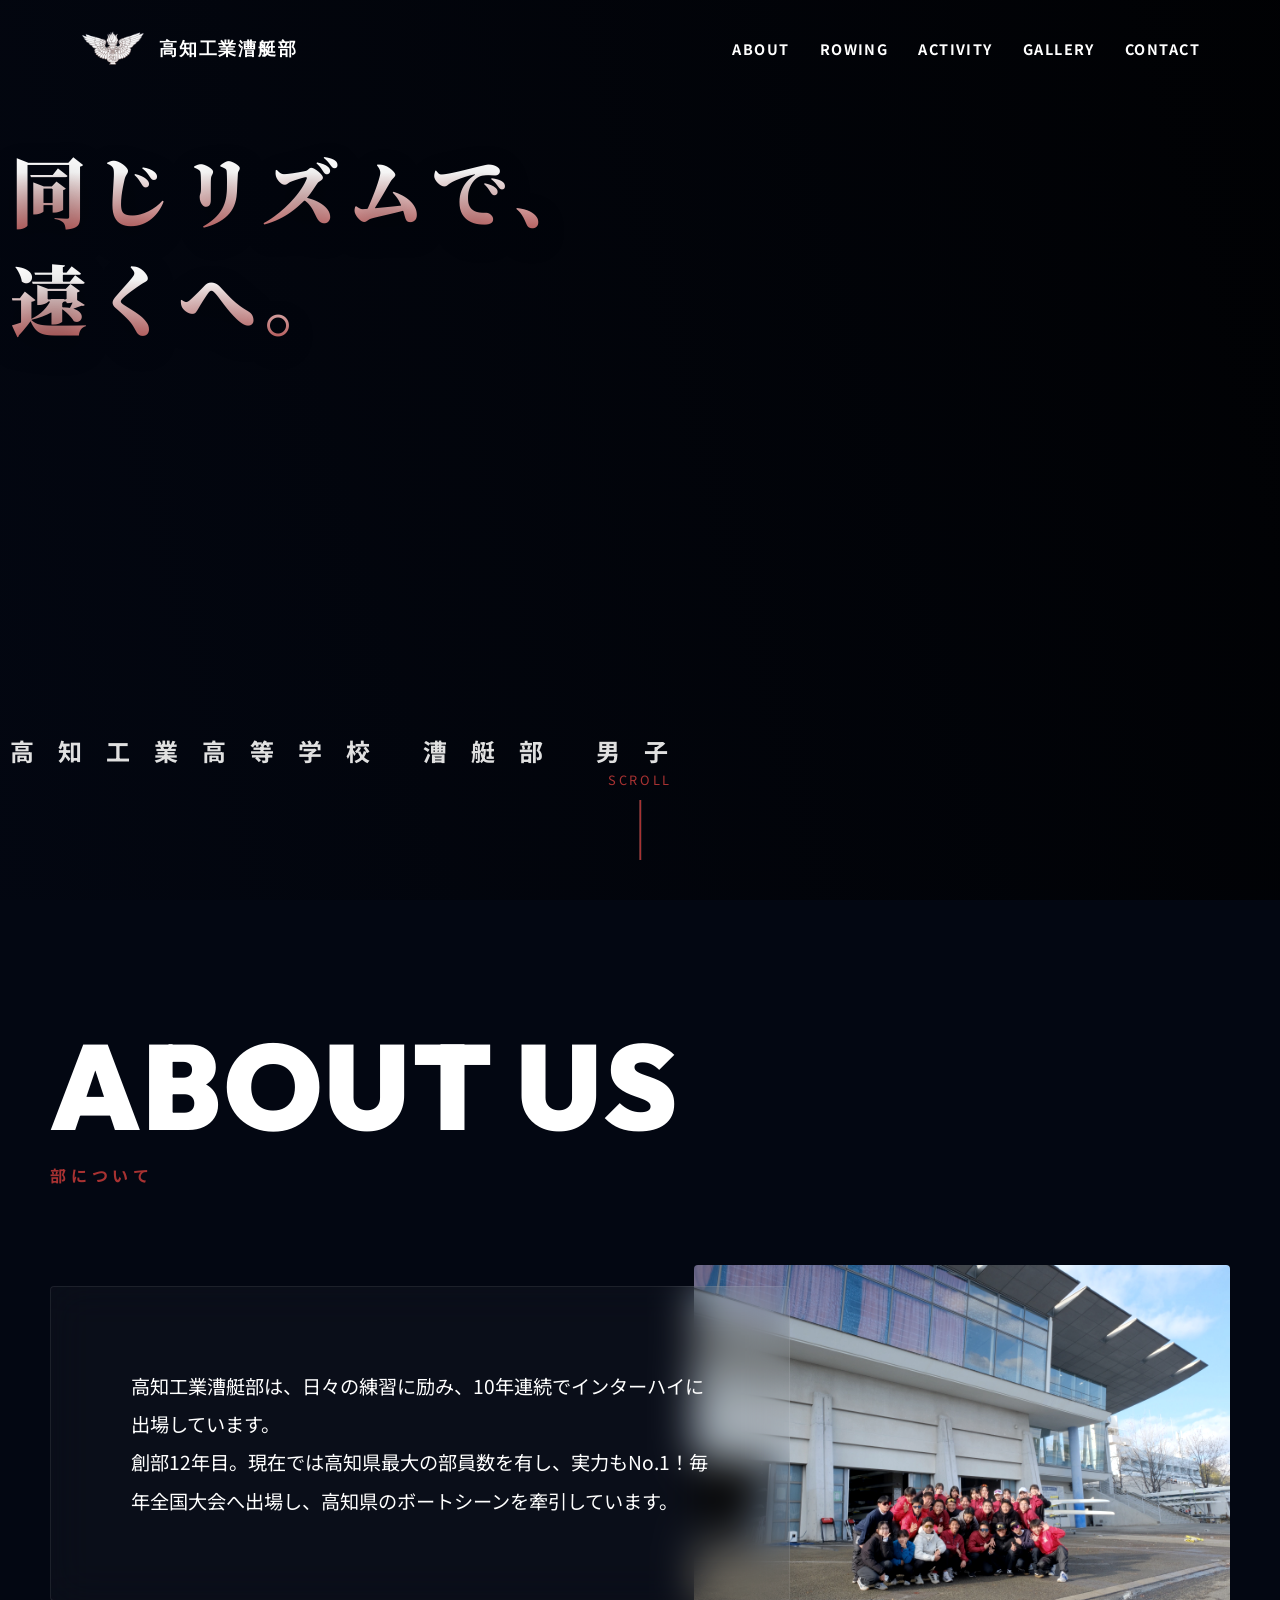
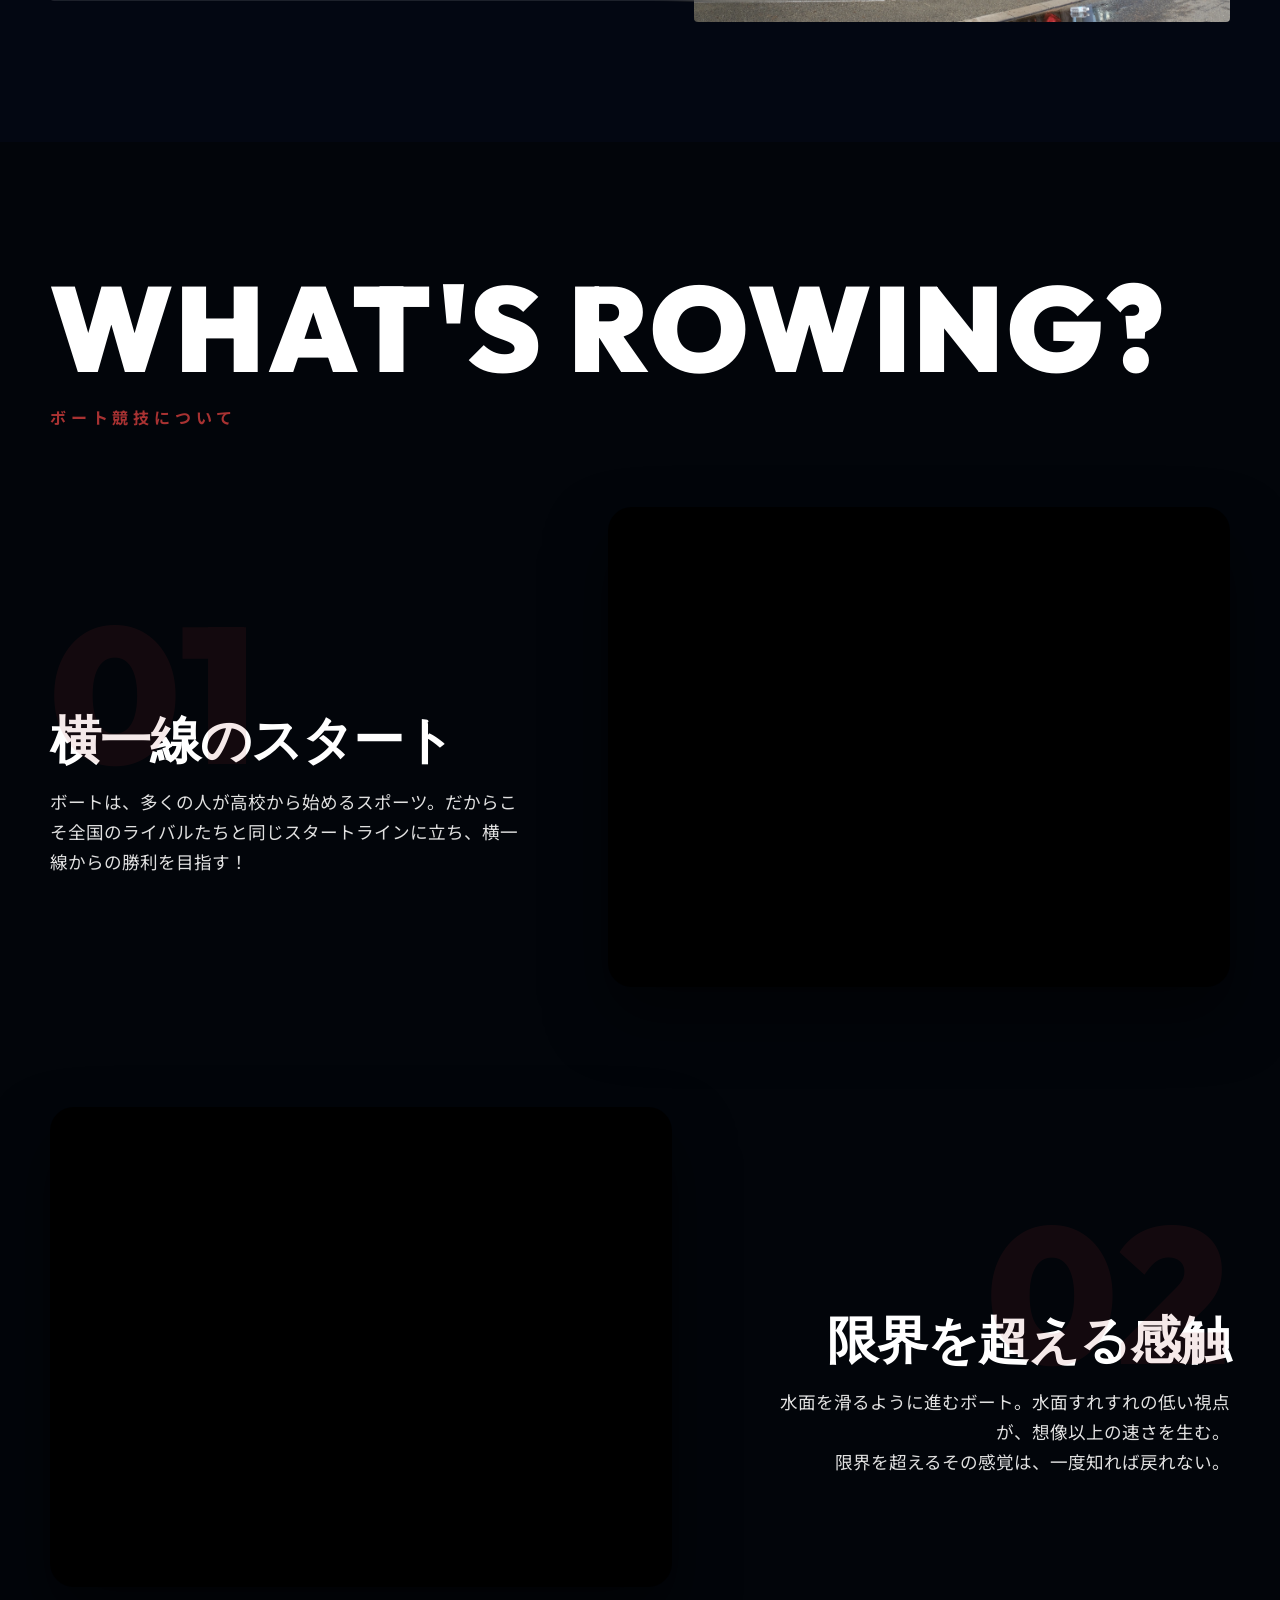
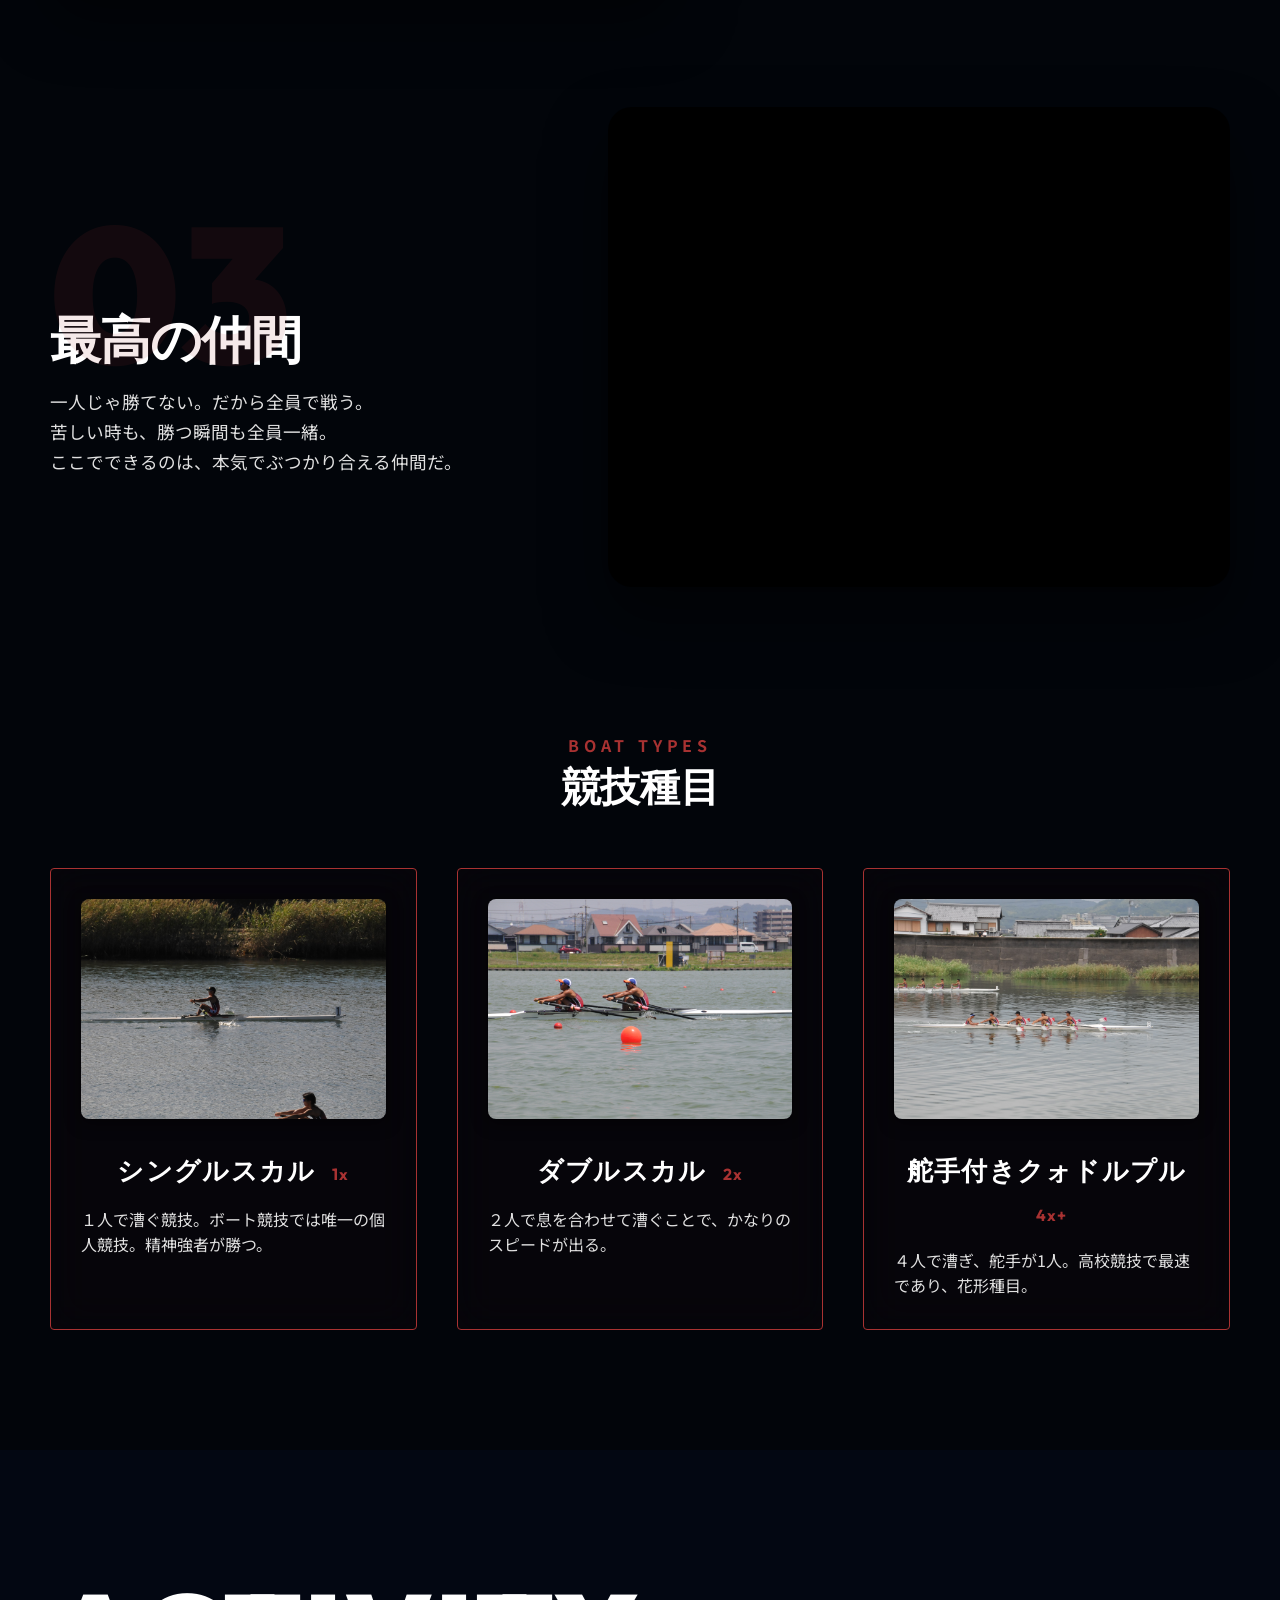
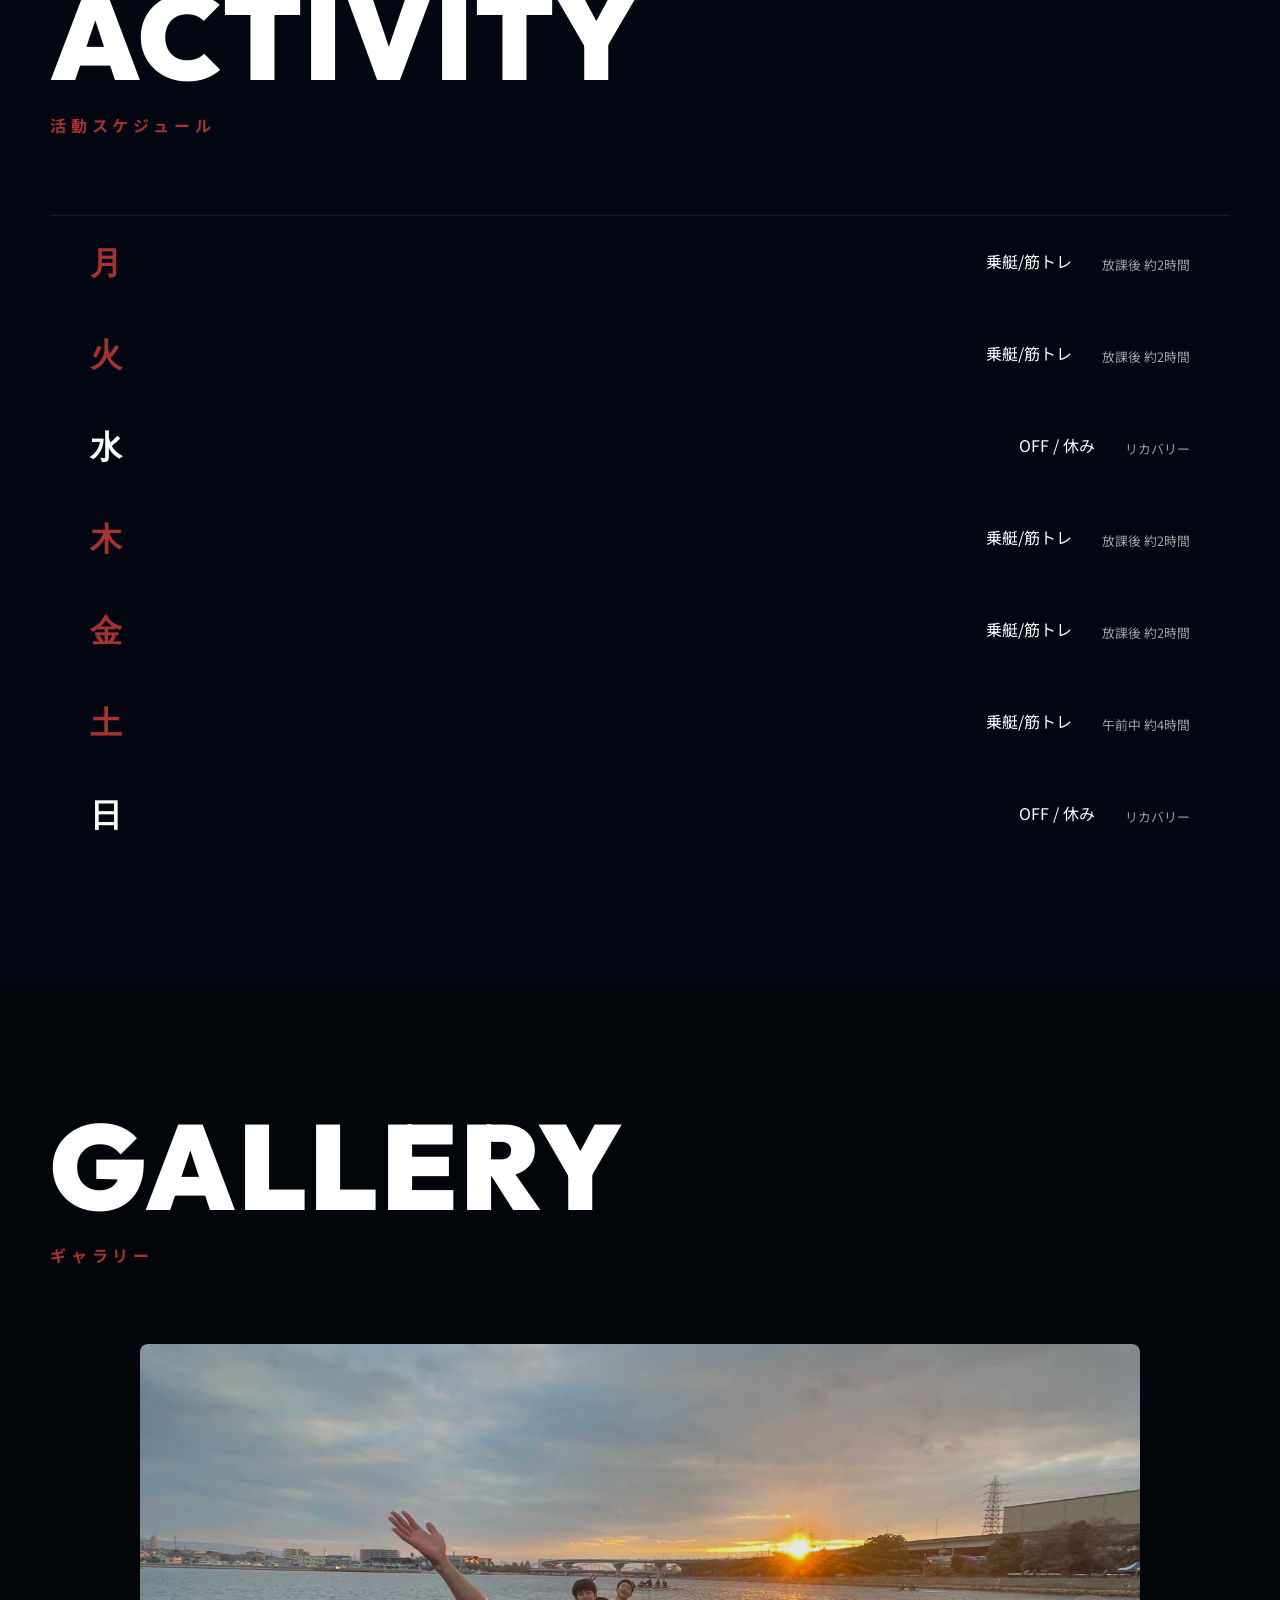
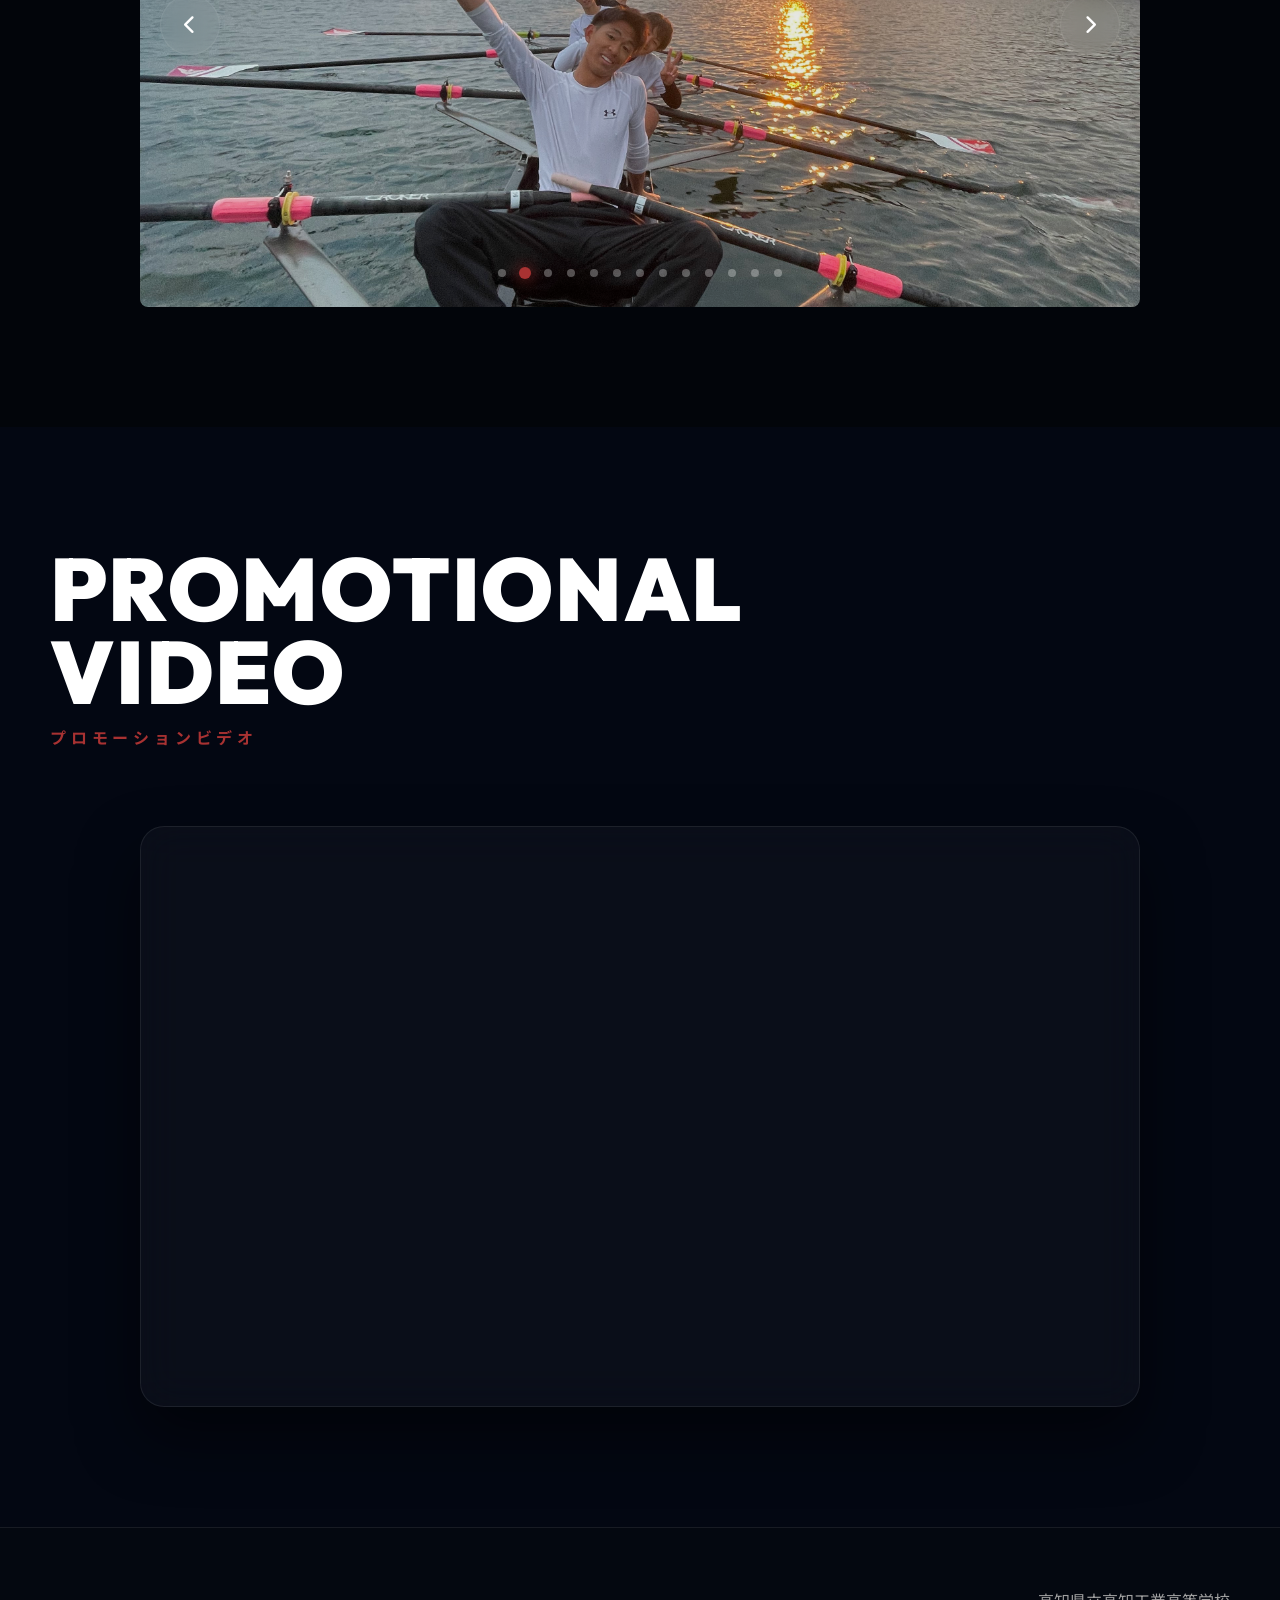
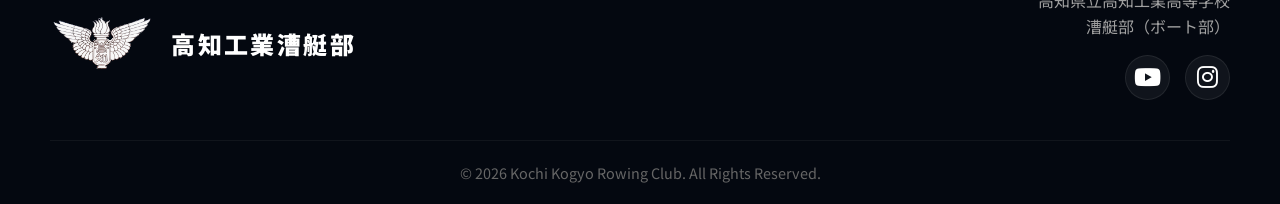
==== commit c64cac9f: "Update index.html" ====
--- a/boys/index.html
+++ b/boys/index.html
@@ -273,11 +273,11 @@
                         <img src="../pictures/boys/IMG_3907.JPG" alt="インターハイ">
                     </div>
                     <div class="gallery-slide">
-                        <img src="../pictures/boys/IMG_3728.jpg" alt="練習風景">
+                        <img src="../pictures/IMG_3728.jpg" alt="練習風景">
                     </div>
                     <!-- Shared assets from anyway folder -->
                     <div class="gallery-slide">
-                        <img src="../pictures/anyway/IMG_3746.jpg" alt="食事風景">
+                        <img src="../pictures/IMG_3746.jpg" alt="食事風景">
                     </div>
                     <div class="gallery-slide">
                         <img src="../pictures/anyway/PV写真260314_1.jpg" alt="練習風景">
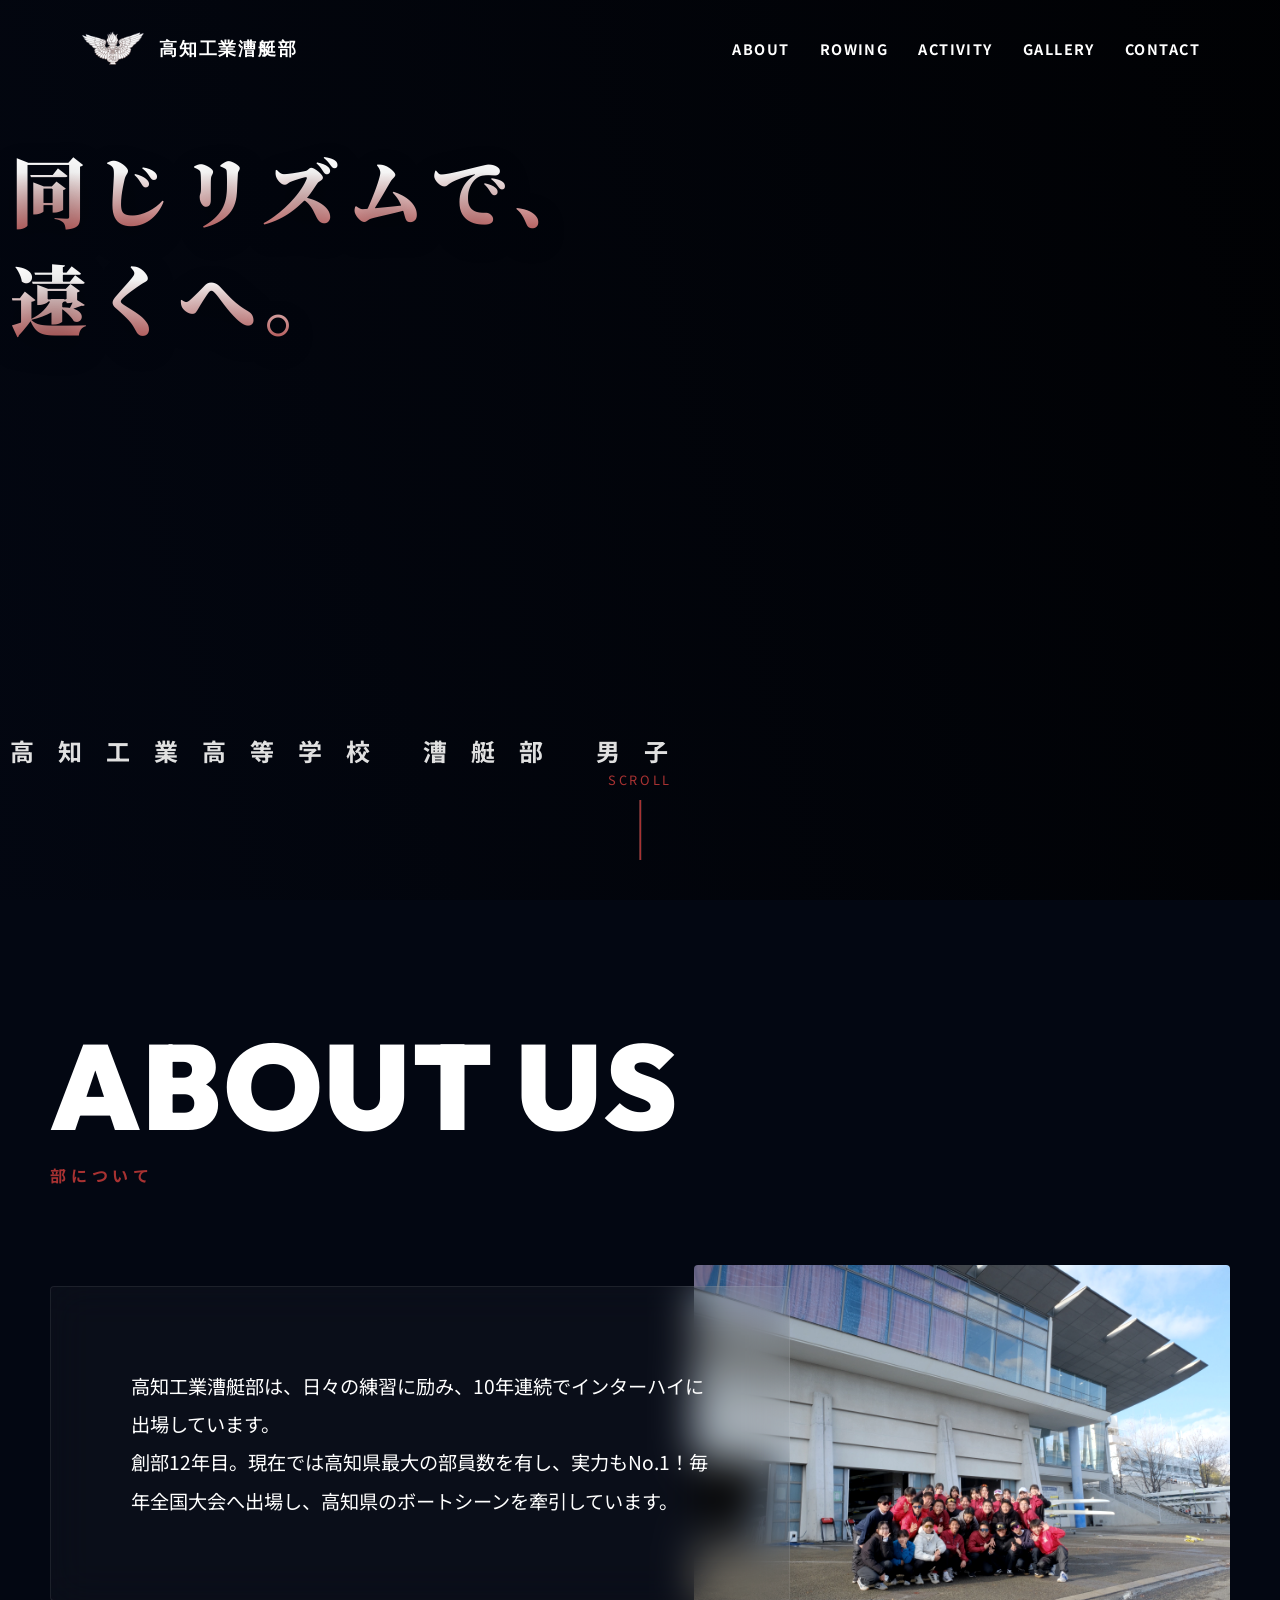
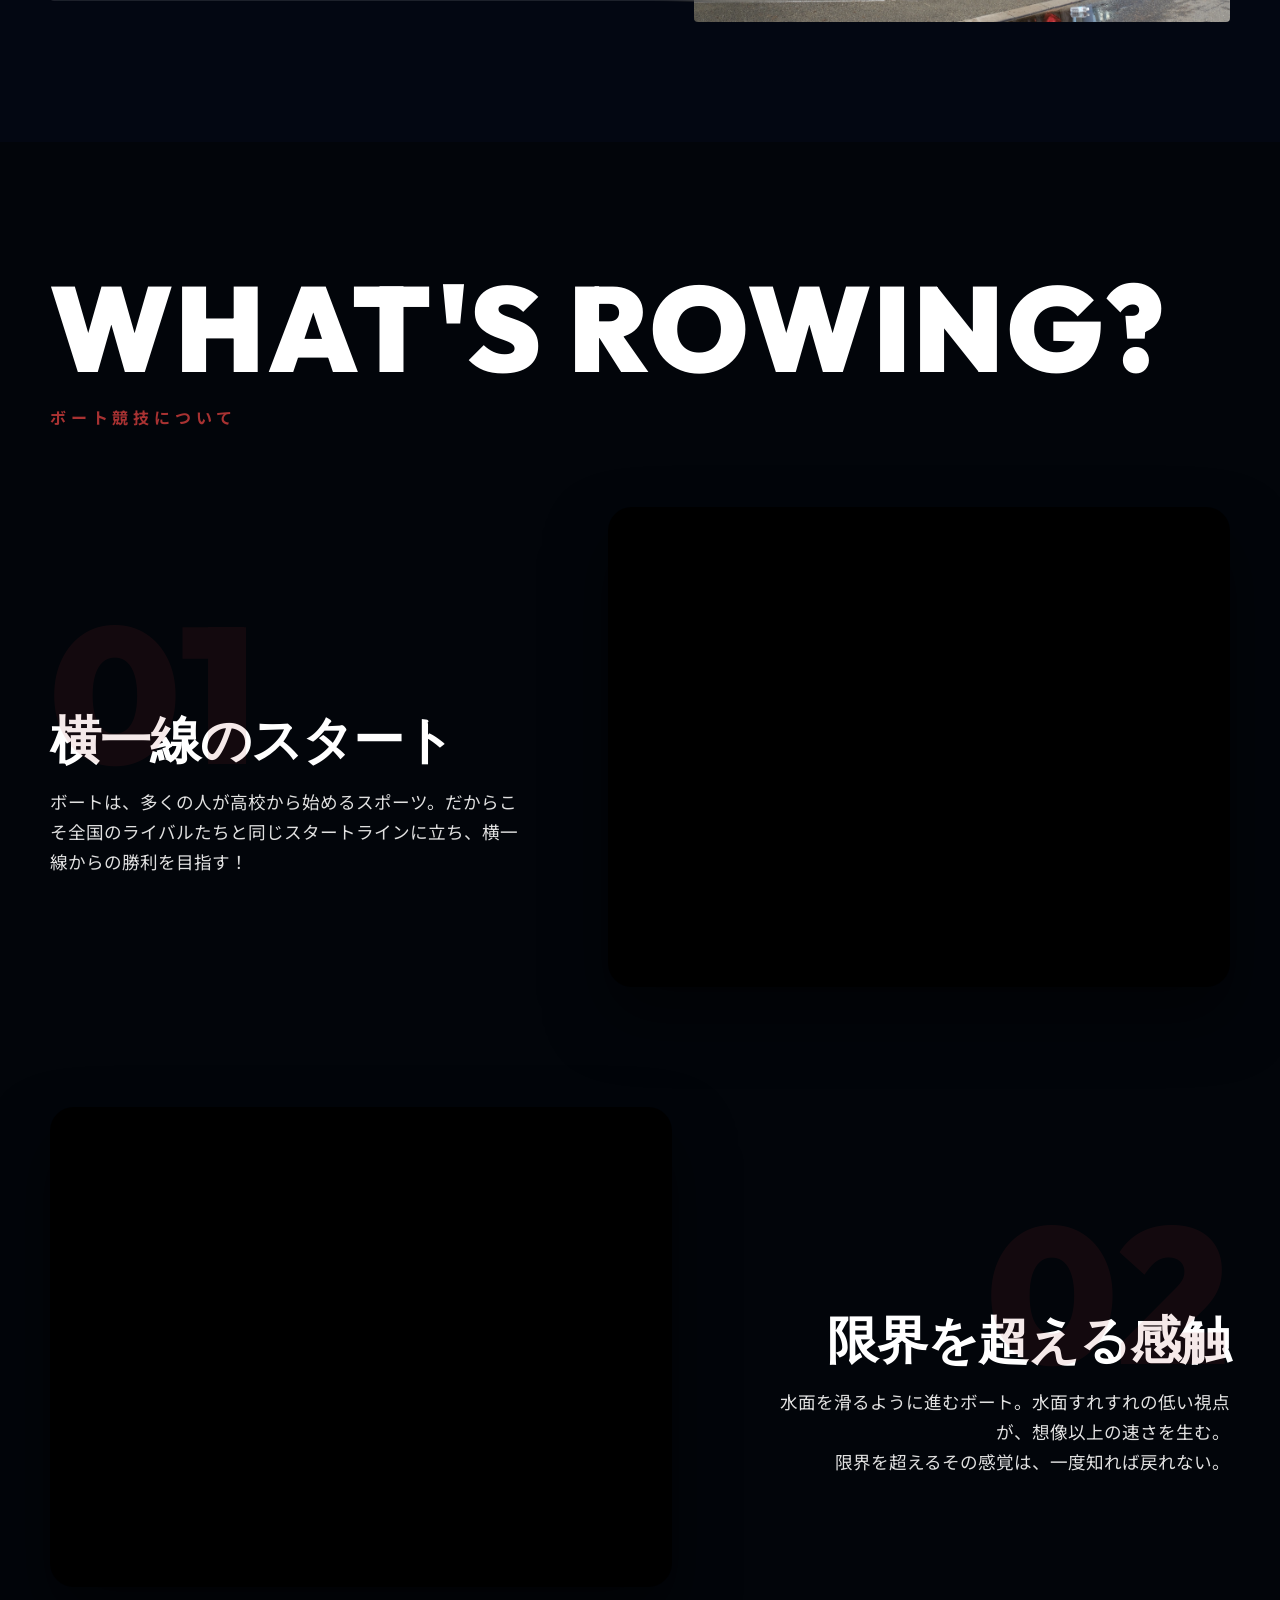
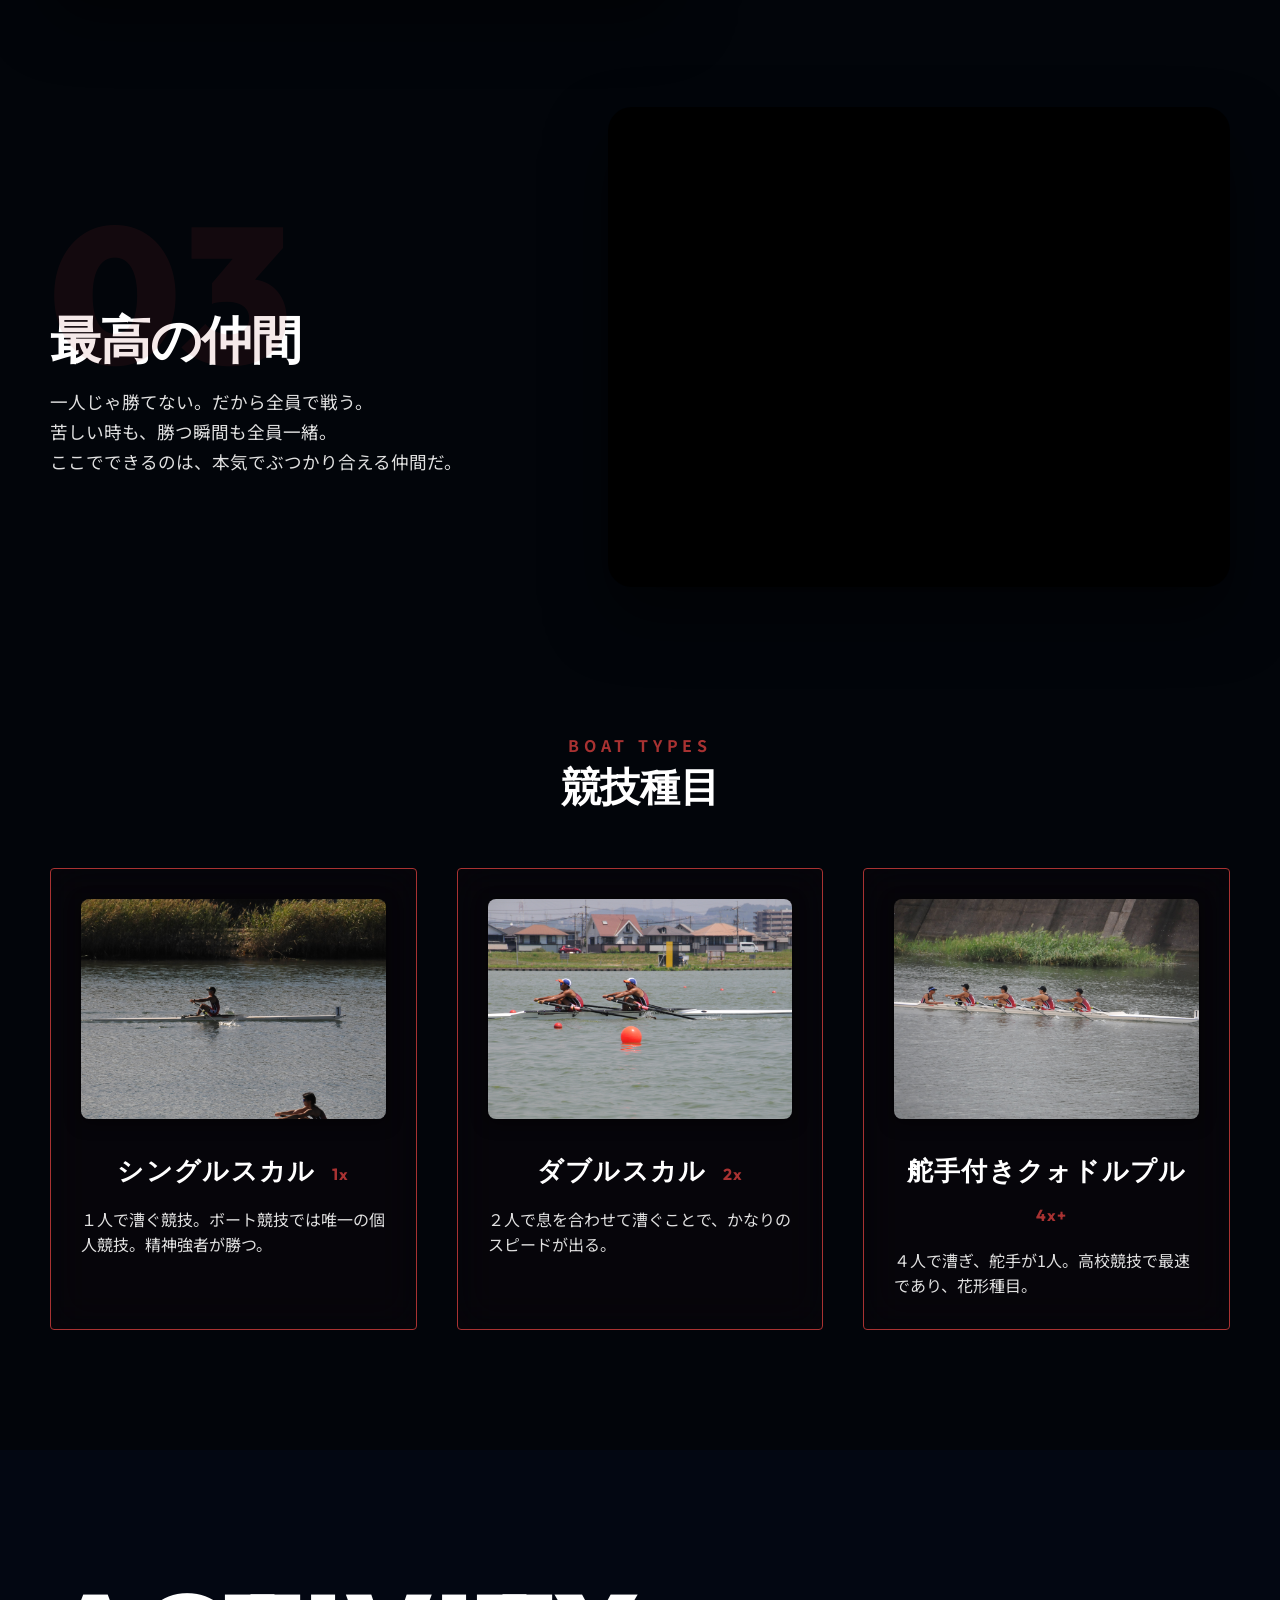
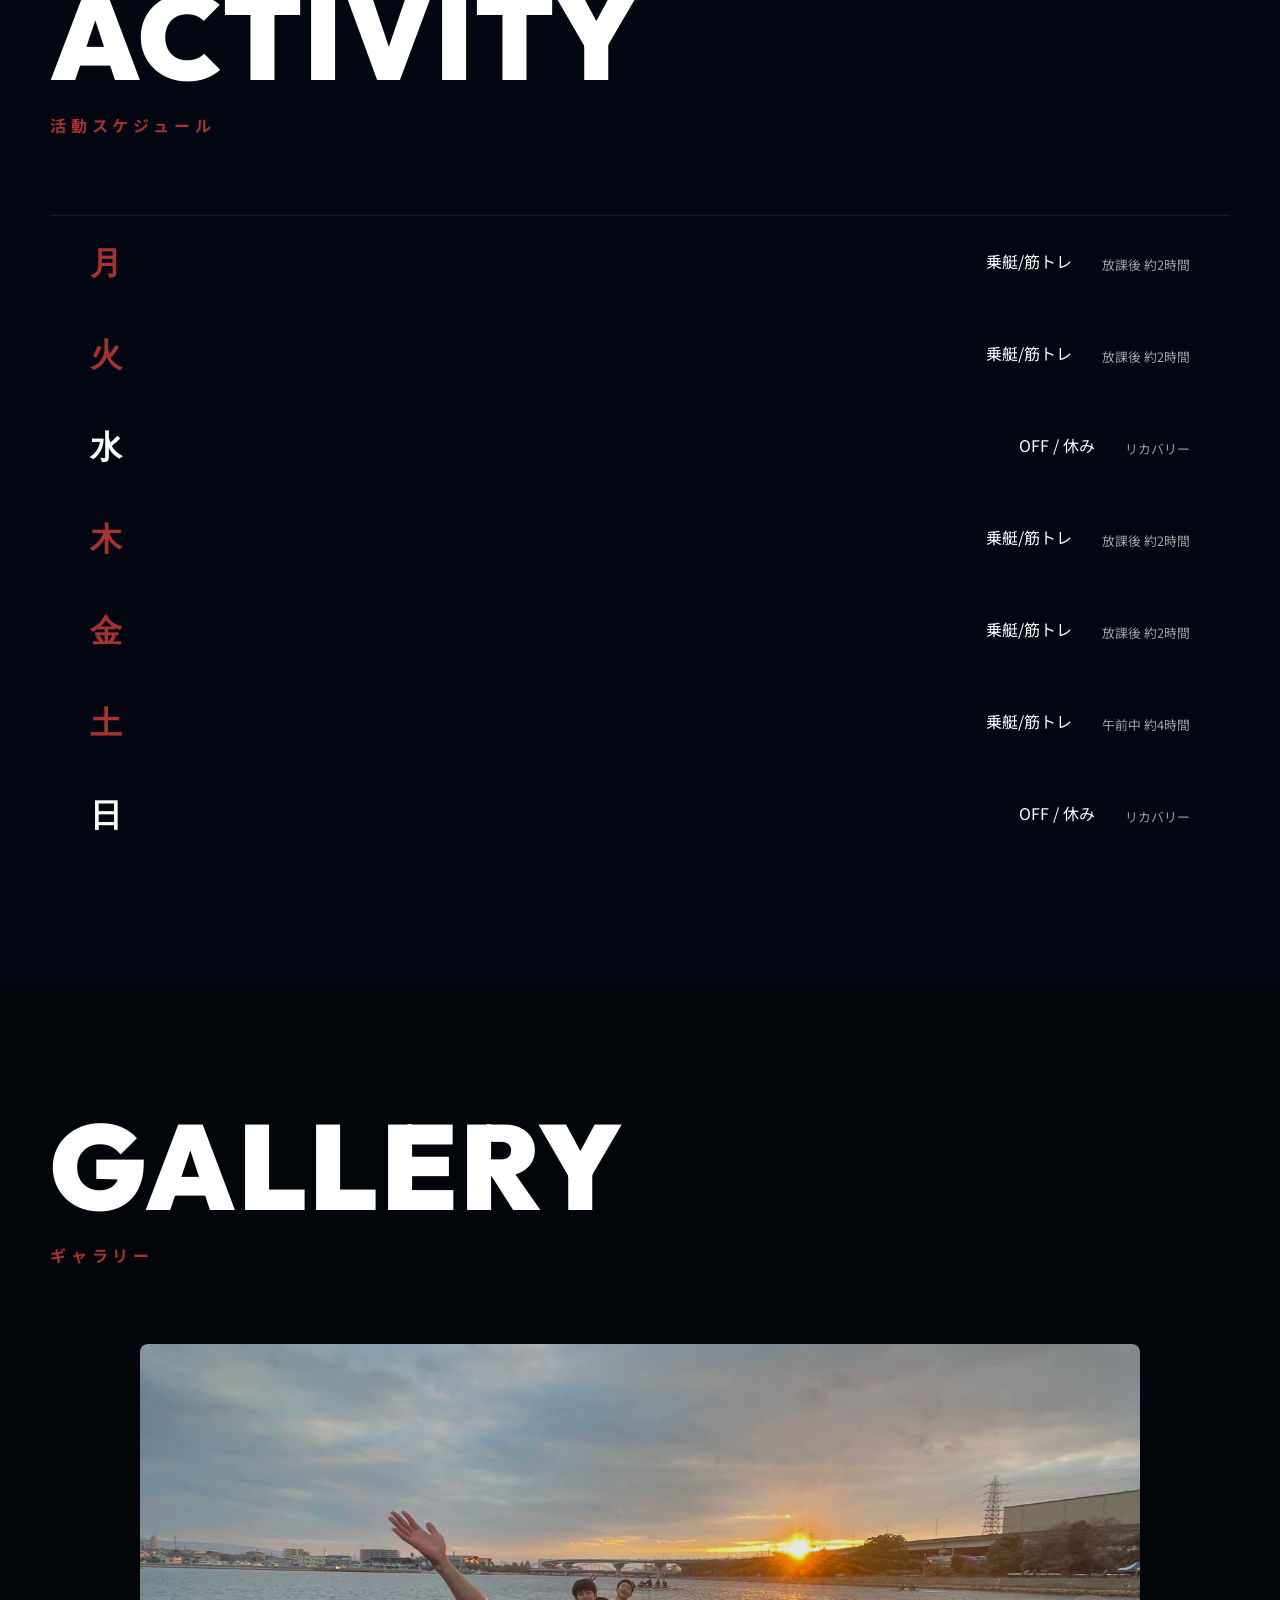
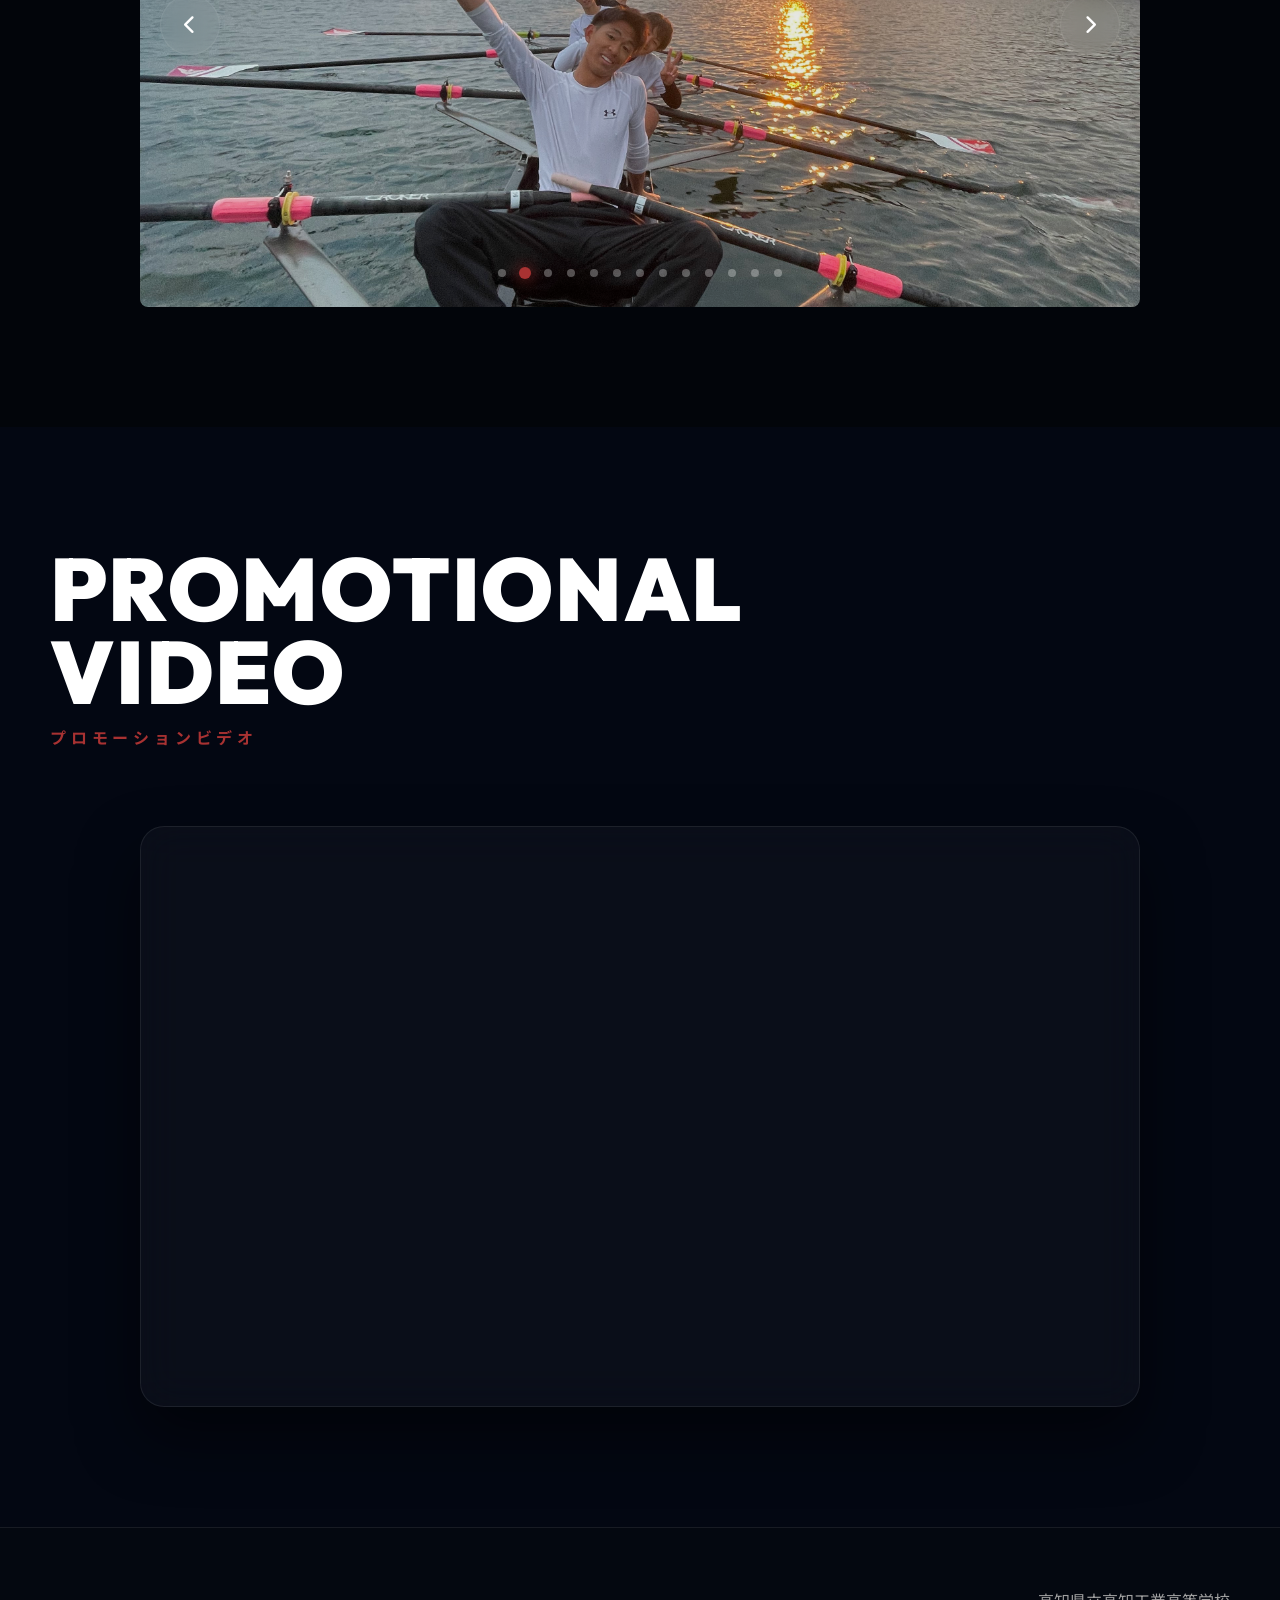
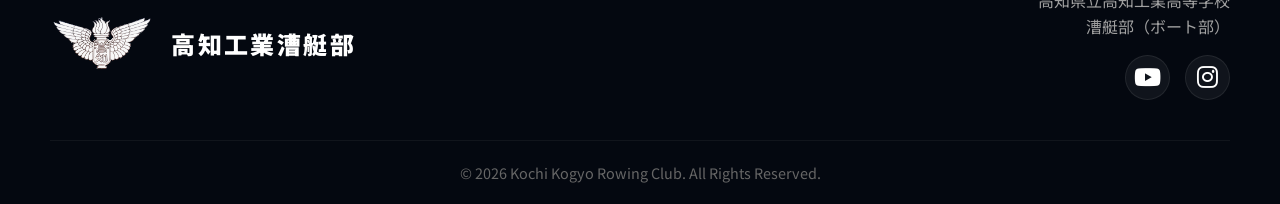
==== commit d4724867: "Update index.html" ====
--- a/boys/index.html
+++ b/boys/index.html
@@ -326,7 +326,7 @@
             <div class="pv-container glass-panel"
                 style="padding: 20px; border-radius: 24px; position: relative; overflow: hidden; box-shadow: 0 30px 60px rgba(0,0,0,0.5);">
                 <div class="pv-video-wrapper">
-                    <iframe src="https://www.youtube.com/embed/OCl5bjKmnLo" title="YouTube video player" frameborder="0"
+                    <iframe src="https://www.youtube.com/embed/xwMENs5gq1U" title="YouTube video player" frameborder="0"
                         allow="accelerometer; autoplay; clipboard-write; encrypted-media; gyroscope; picture-in-picture; web-share"
                         allowfullscreen></iframe>
                 </div>
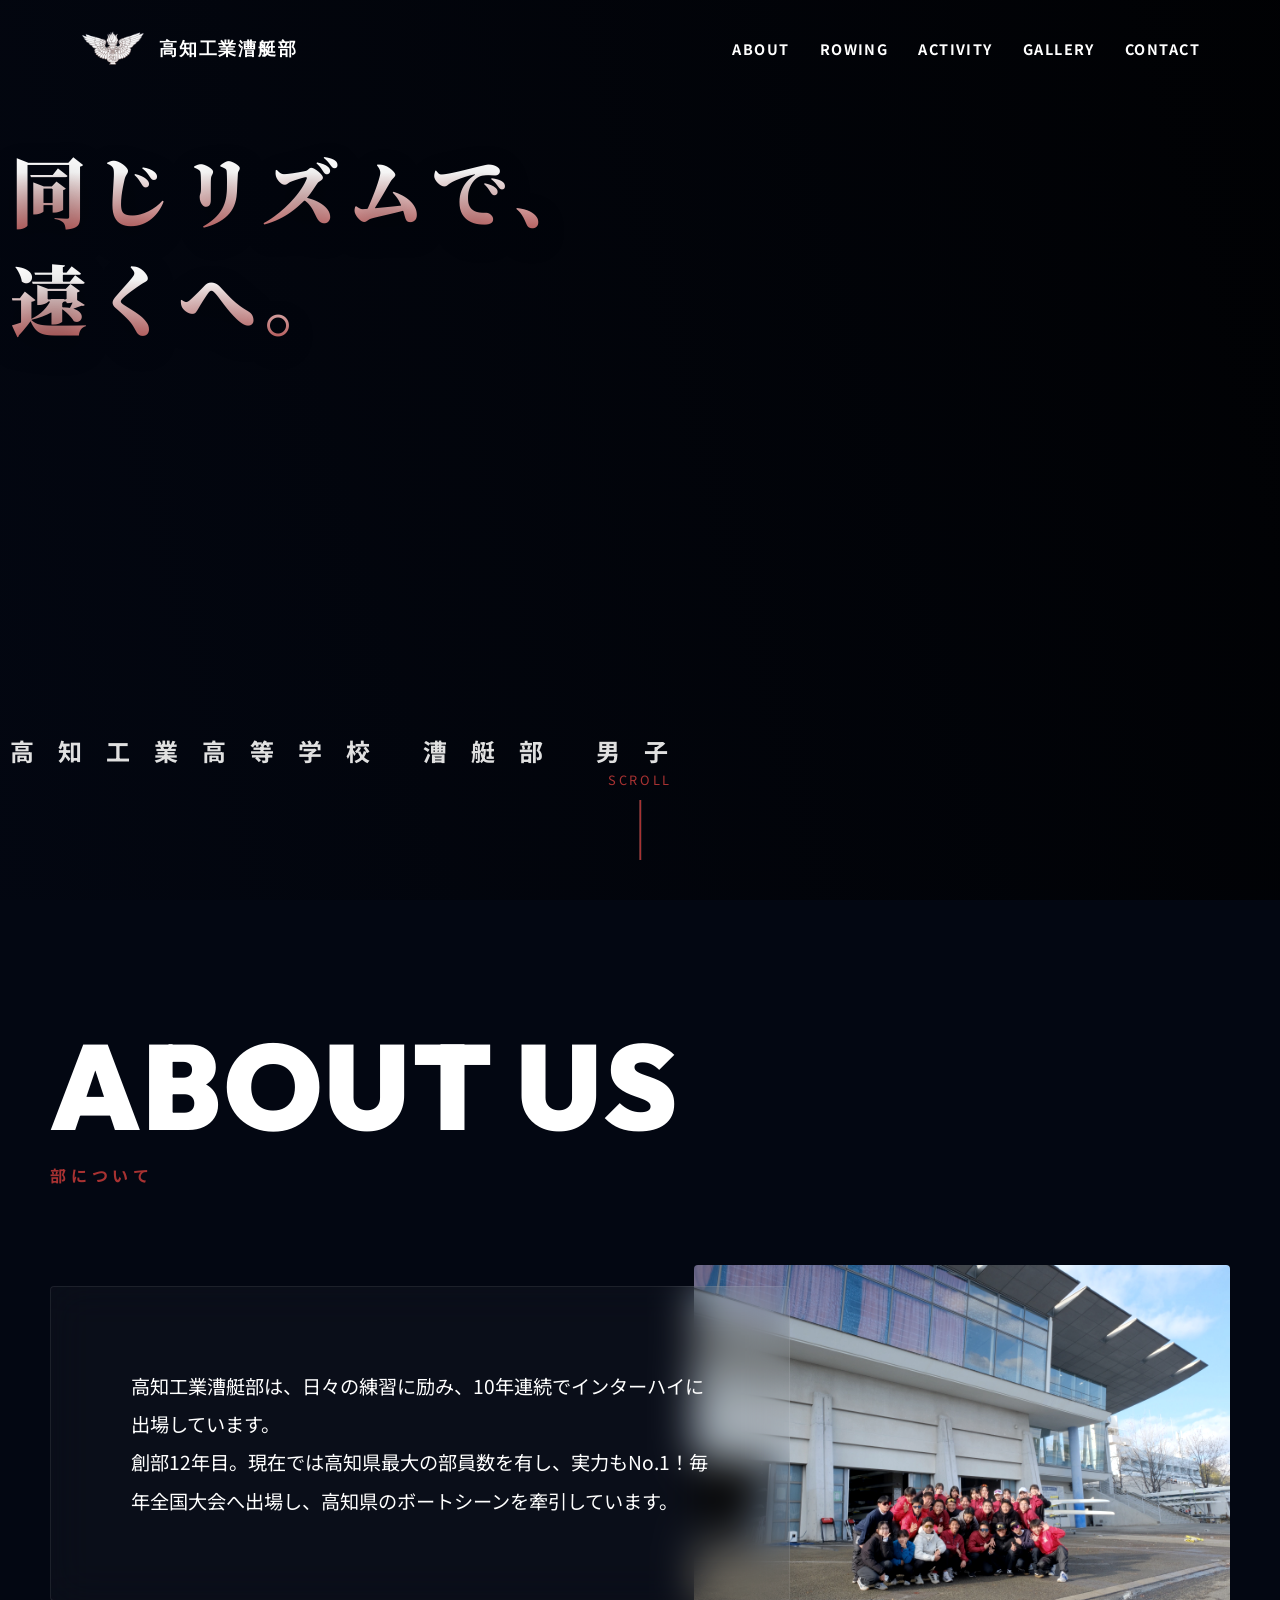
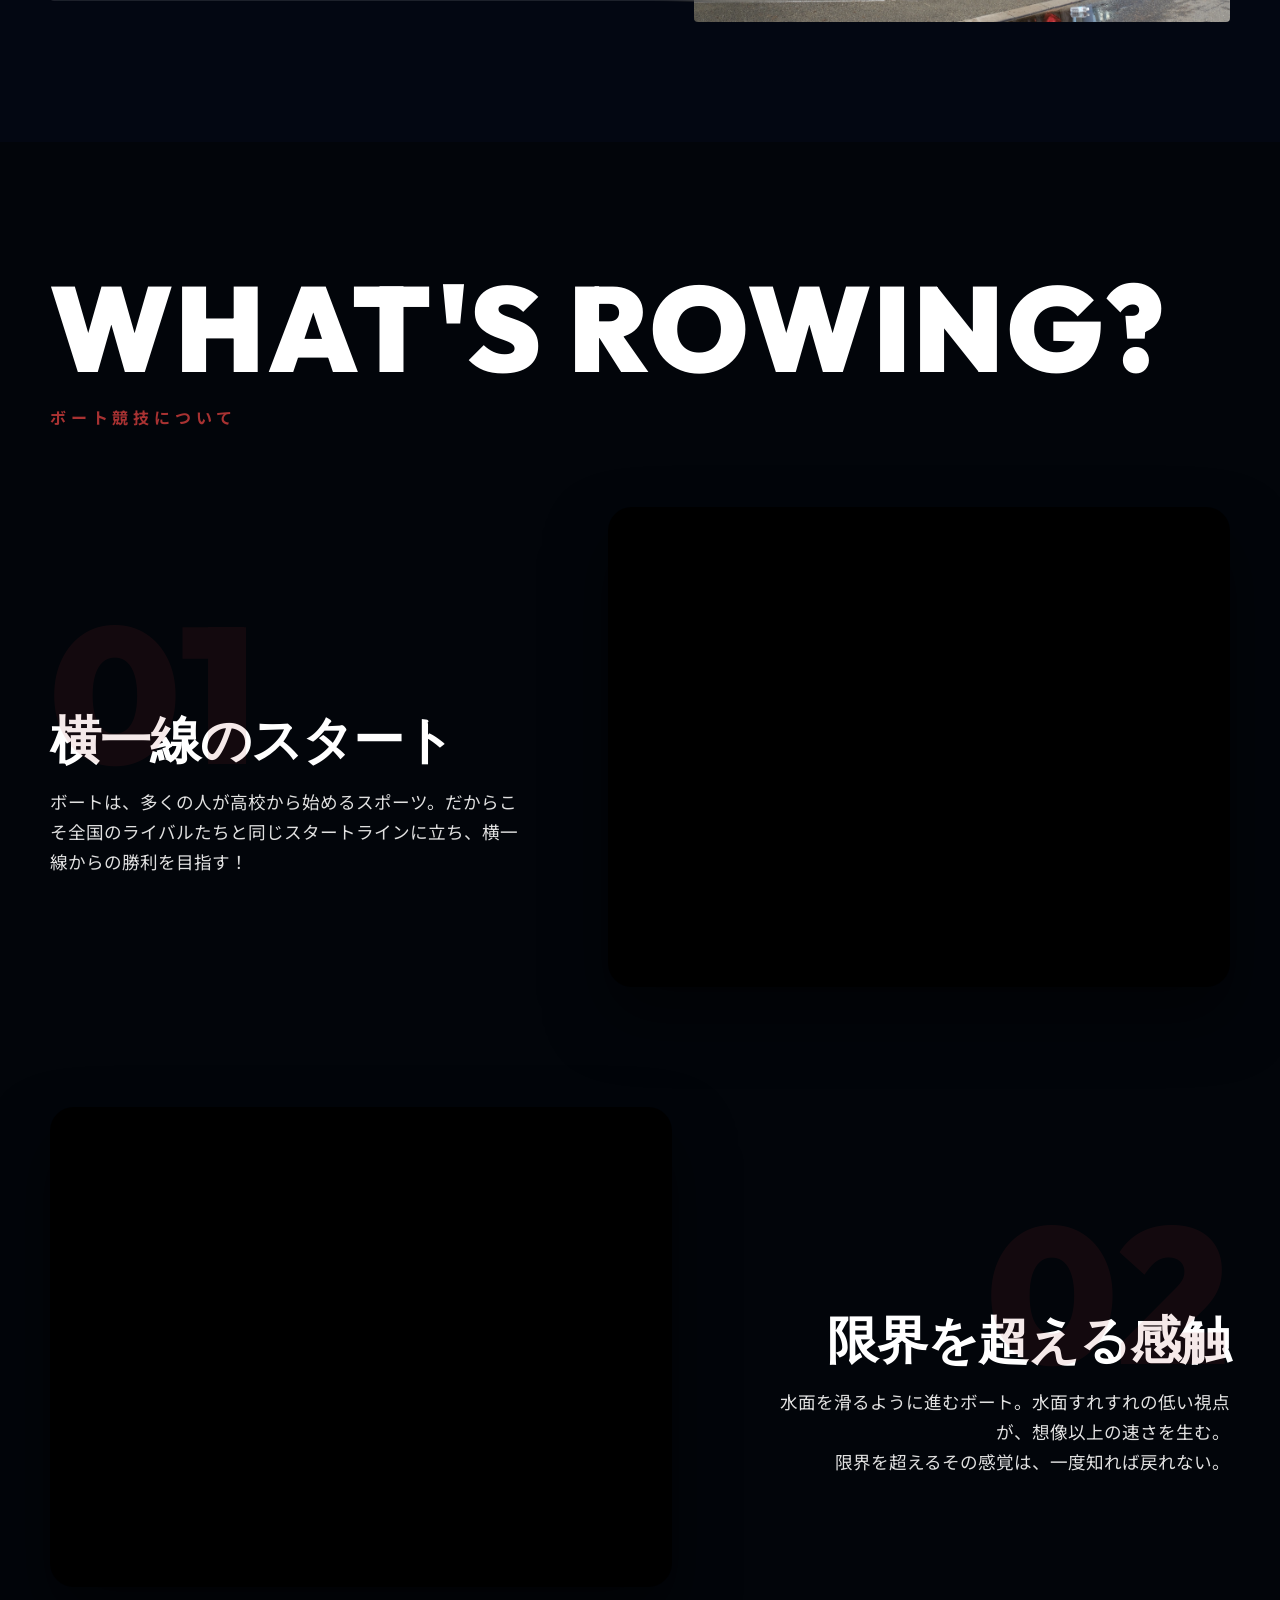
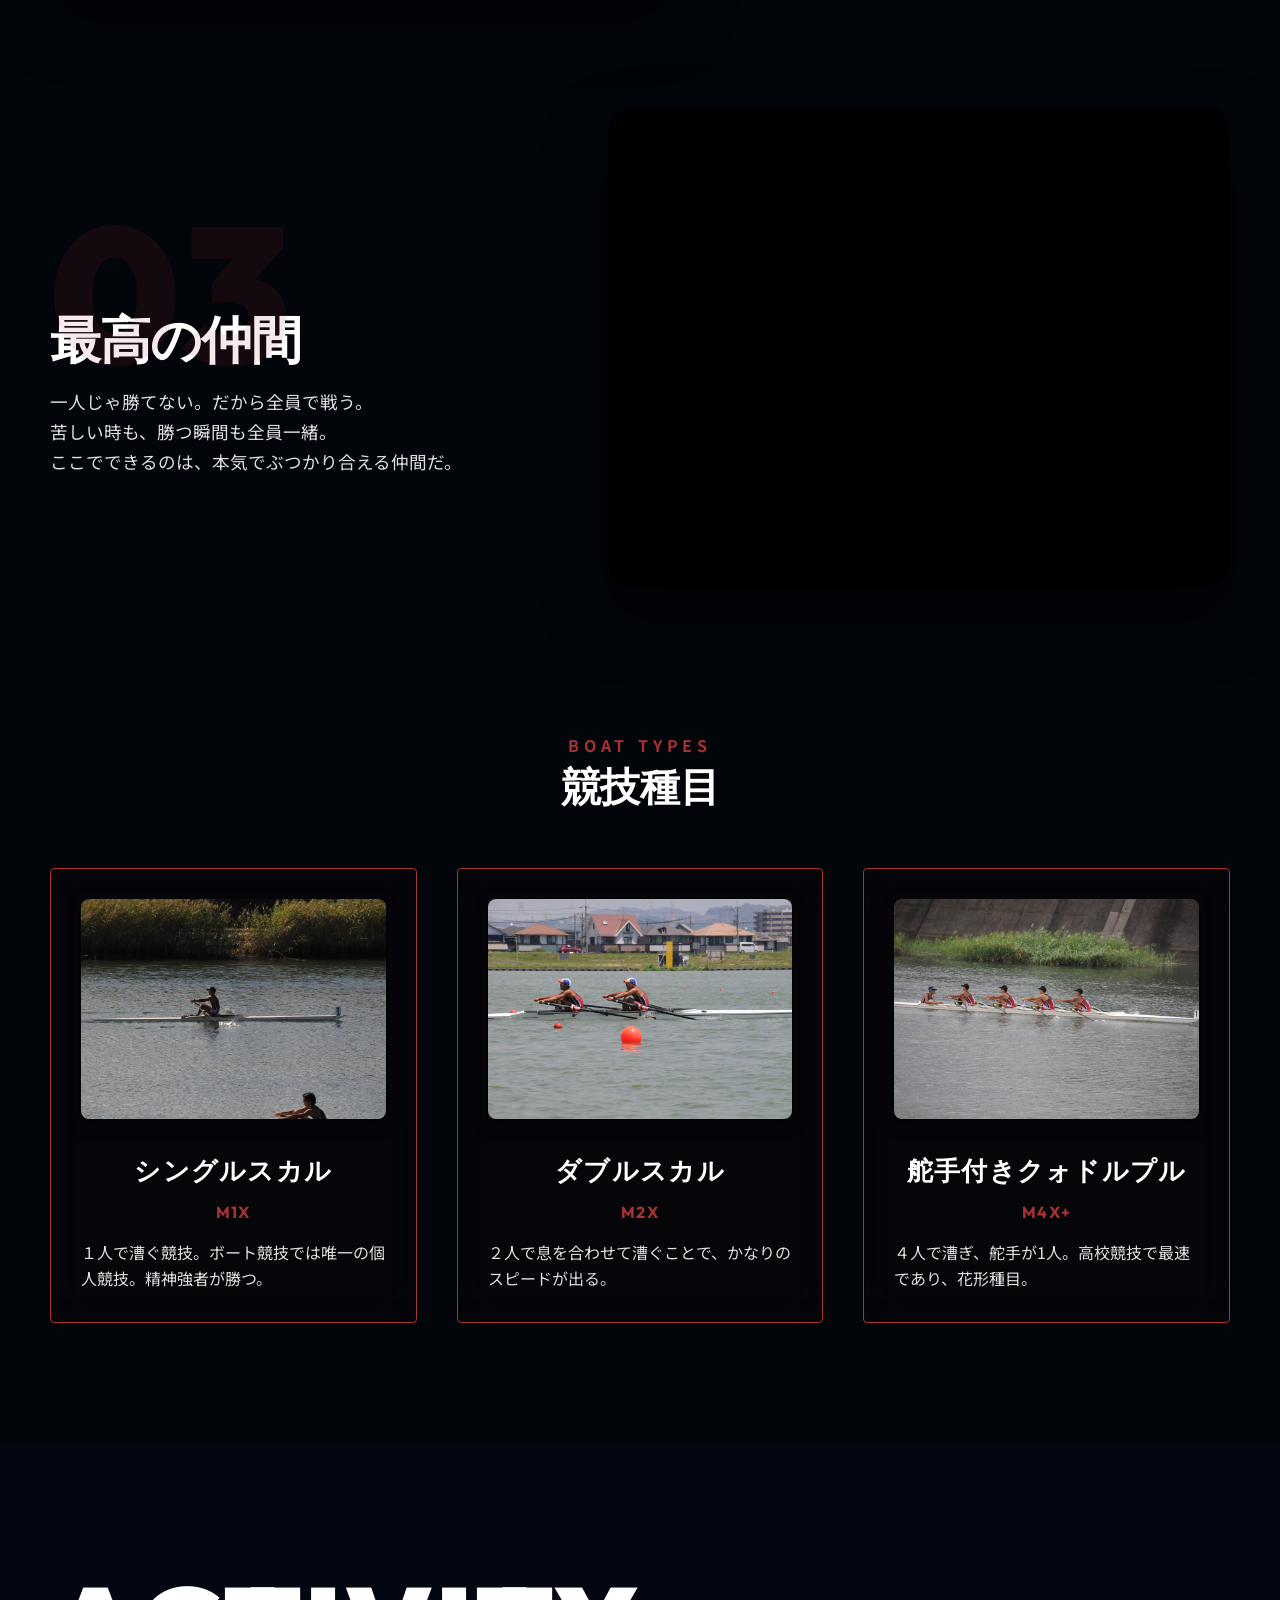
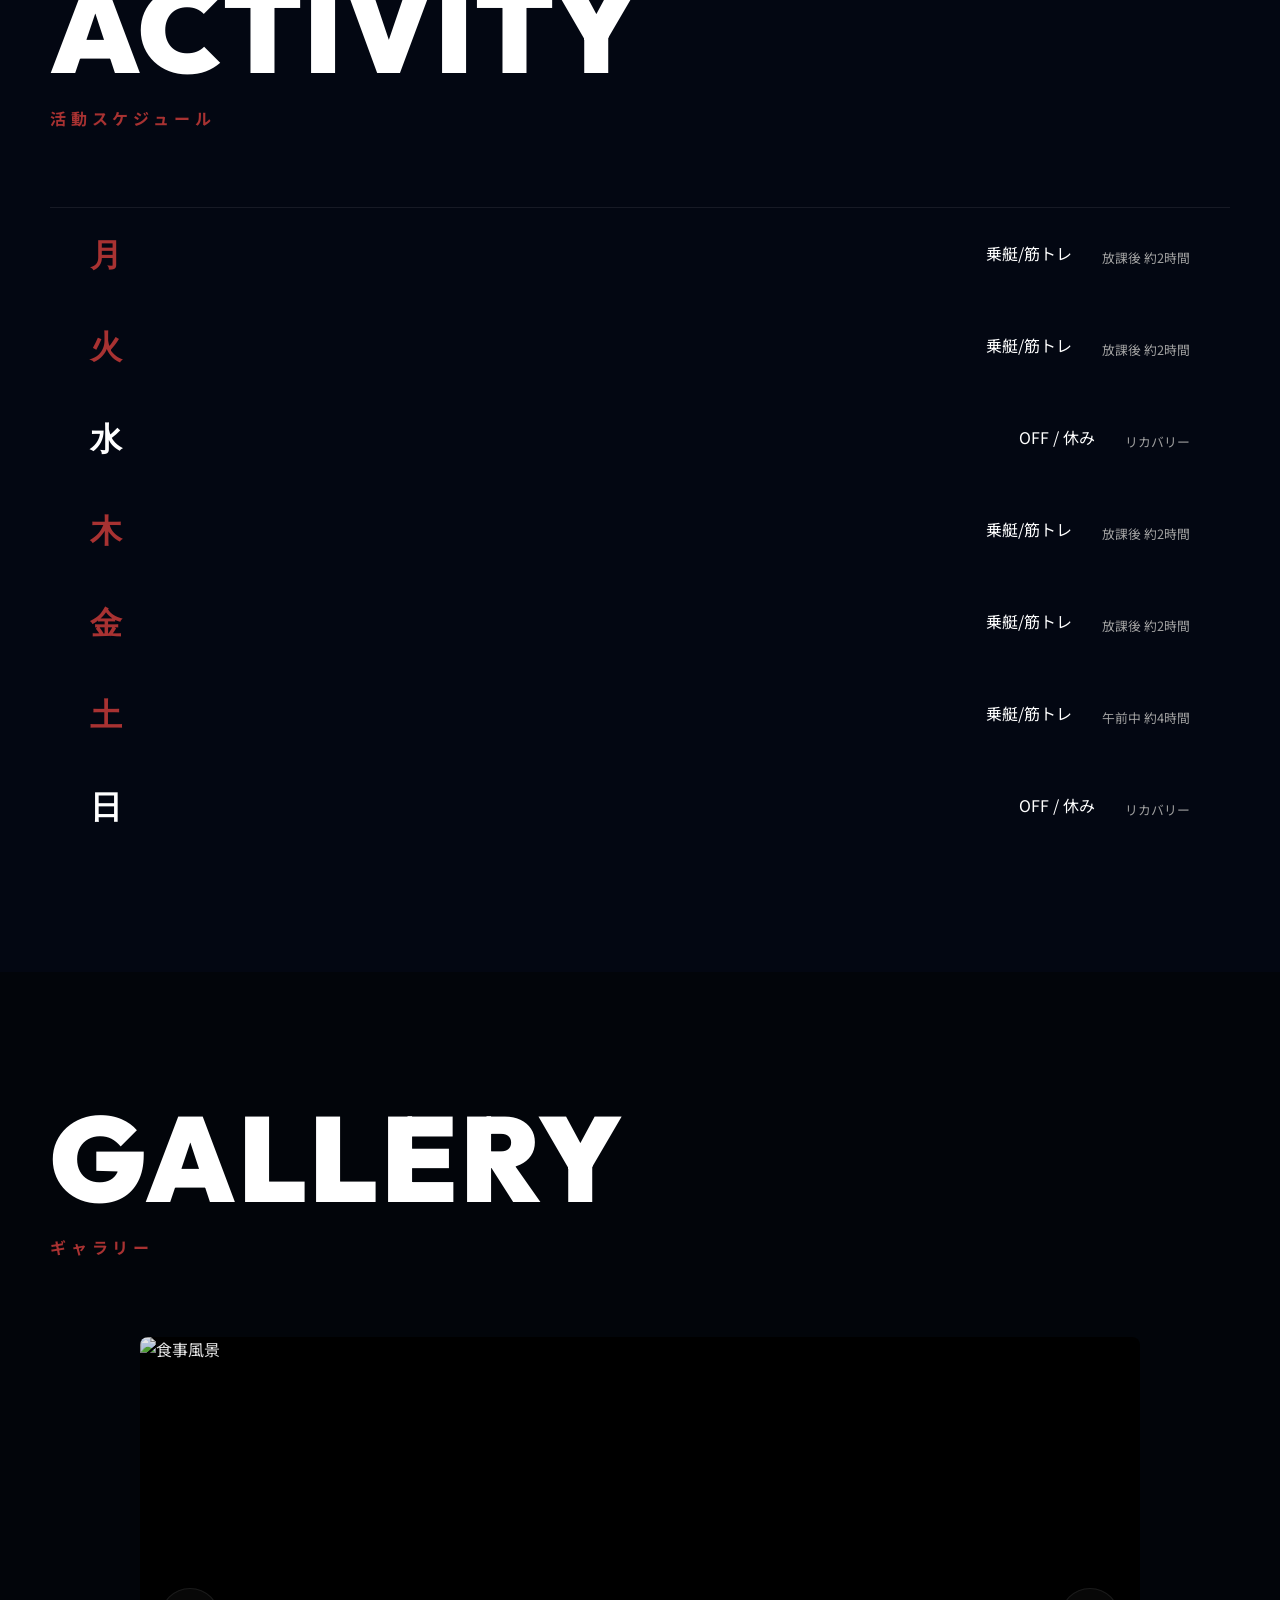
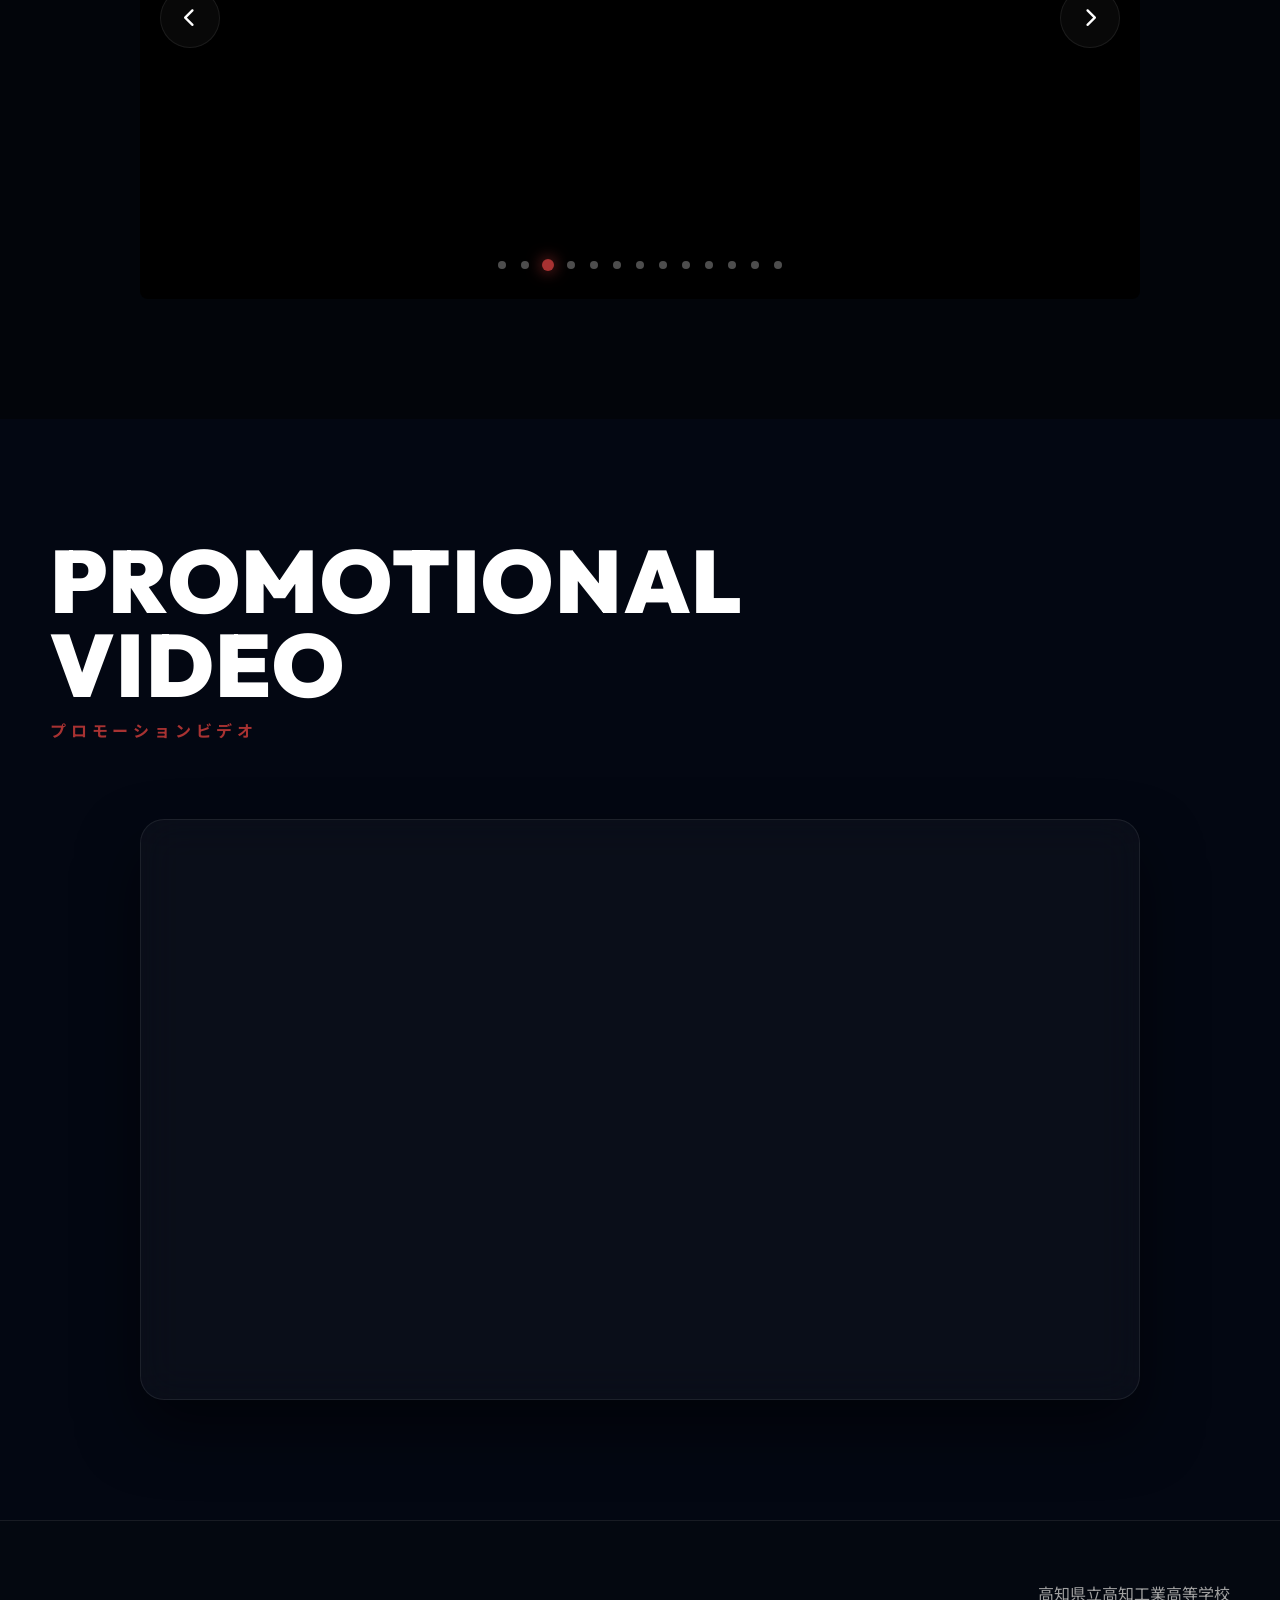
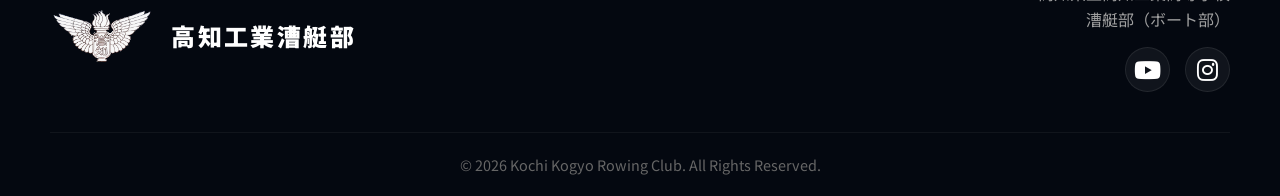
==== commit 7bd04347: "Update index.html" ====
--- a/boys/index.html
+++ b/boys/index.html
@@ -29,7 +29,7 @@
 <body>
     <!-- ローディング画面 -->
     <div id="loader">
-        <img src="../kasuityou/kasuityou.gif" alt="高知工業校章" class="loader-logo">
+        <img src="../kasuityou/rowing.PNG" alt=" " class="loader-logo">
         <div class="loader-text">KOCHI KOGYO ROWING CLUB</div>
     </div>
 
@@ -162,7 +162,7 @@
                         <h4
                             style="font-size: 1.6rem; color: #fff; font-family: 'Outfit', sans-serif; margin-bottom: 15px; letter-spacing: 0.05em;">
                             シングルスカル <span
-                                style="color: var(--accent-color); font-size: 1rem; margin-left: 10px;">1x</span>
+                                style="display: block; color: var(--accent-color); font-size: 1rem; margin-top: 8px;">M1X</span>
                         </h4>
                         <p style="text-align: left; font-size: 1rem; color: #e0e0e0; line-height: 1.6;">
                             １人で漕ぐ競技。ボート競技では唯一の個人競技。精神強者が勝つ。
@@ -177,7 +177,7 @@
                         <h4
                             style="font-size: 1.6rem; color: #fff; font-family: 'Outfit', sans-serif; margin-bottom: 15px; letter-spacing: 0.05em;">
                             ダブルスカル <span
-                                style="color: var(--accent-color); font-size: 1rem; margin-left: 10px;">2x</span>
+                                style="display: block; color: var(--accent-color); font-size: 1rem; margin-top: 8px;">M2X</span>
                         </h4>
                         <p style="text-align: left; font-size: 1rem; color: #e0e0e0; line-height: 1.6;">
                             ２人で息を合わせて漕ぐことで、かなりのスピードが出る。
@@ -192,7 +192,7 @@
                         <h4
                             style="font-size: 1.6rem; color: #fff; font-family: 'Outfit', sans-serif; margin-bottom: 15px; letter-spacing: 0.05em;">
                             舵手付きクォドルプル <span
-                                style="color: var(--accent-color); font-size: 1rem; margin-left: 10px;">4x+</span>
+                                style="display: block; color: var(--accent-color); font-size: 1rem; margin-top: 8px;">M4X+</span>
                         </h4>
                         <p style="text-align: left; font-size: 1rem; color: #e0e0e0; line-height: 1.6;">
                             ４人で漕ぎ、舵手が1人。高校競技で最速であり、花形種目。
@@ -273,11 +273,11 @@
                         <img src="../pictures/boys/IMG_3907.JPG" alt="インターハイ">
                     </div>
                     <div class="gallery-slide">
-                        <img src="../pictures/IMG_3728.jpg" alt="練習風景">
+                        <img src="../pictures/boys/IMG_3728.jpg" alt="練習風景">
                     </div>
                     <!-- Shared assets from anyway folder -->
                     <div class="gallery-slide">
-                        <img src="../pictures/IMG_3746.jpg" alt="食事風景">
+                        <img src="../pictures/anyway/IMG_3746.jpg" alt="食事風景">
                     </div>
                     <div class="gallery-slide">
                         <img src="../pictures/anyway/PV写真260314_1.jpg" alt="練習風景">
@@ -326,7 +326,7 @@
             <div class="pv-container glass-panel"
                 style="padding: 20px; border-radius: 24px; position: relative; overflow: hidden; box-shadow: 0 30px 60px rgba(0,0,0,0.5);">
                 <div class="pv-video-wrapper">
-                    <iframe src="https://www.youtube.com/embed/xwMENs5gq1U" title="YouTube video player" frameborder="0"
+                    <iframe src="https://www.youtube.com/embed/OCl5bjKmnLo" title="YouTube video player" frameborder="0"
                         allow="accelerometer; autoplay; clipboard-write; encrypted-media; gyroscope; picture-in-picture; web-share"
                         allowfullscreen></iframe>
                 </div>
@@ -339,7 +339,7 @@
         <div class="container">
             <div class="footer-content">
                 <div class="footer-logo">
-                    <img src="../kasuityou/kasuityou.gif" alt="高知工業校章">
+                    <img src="../kasuityou/kasuityou.gif" alt=" ">
                     <h3>高知工業漕艇部</h3>
                 </div>
                 <div class="footer-info">
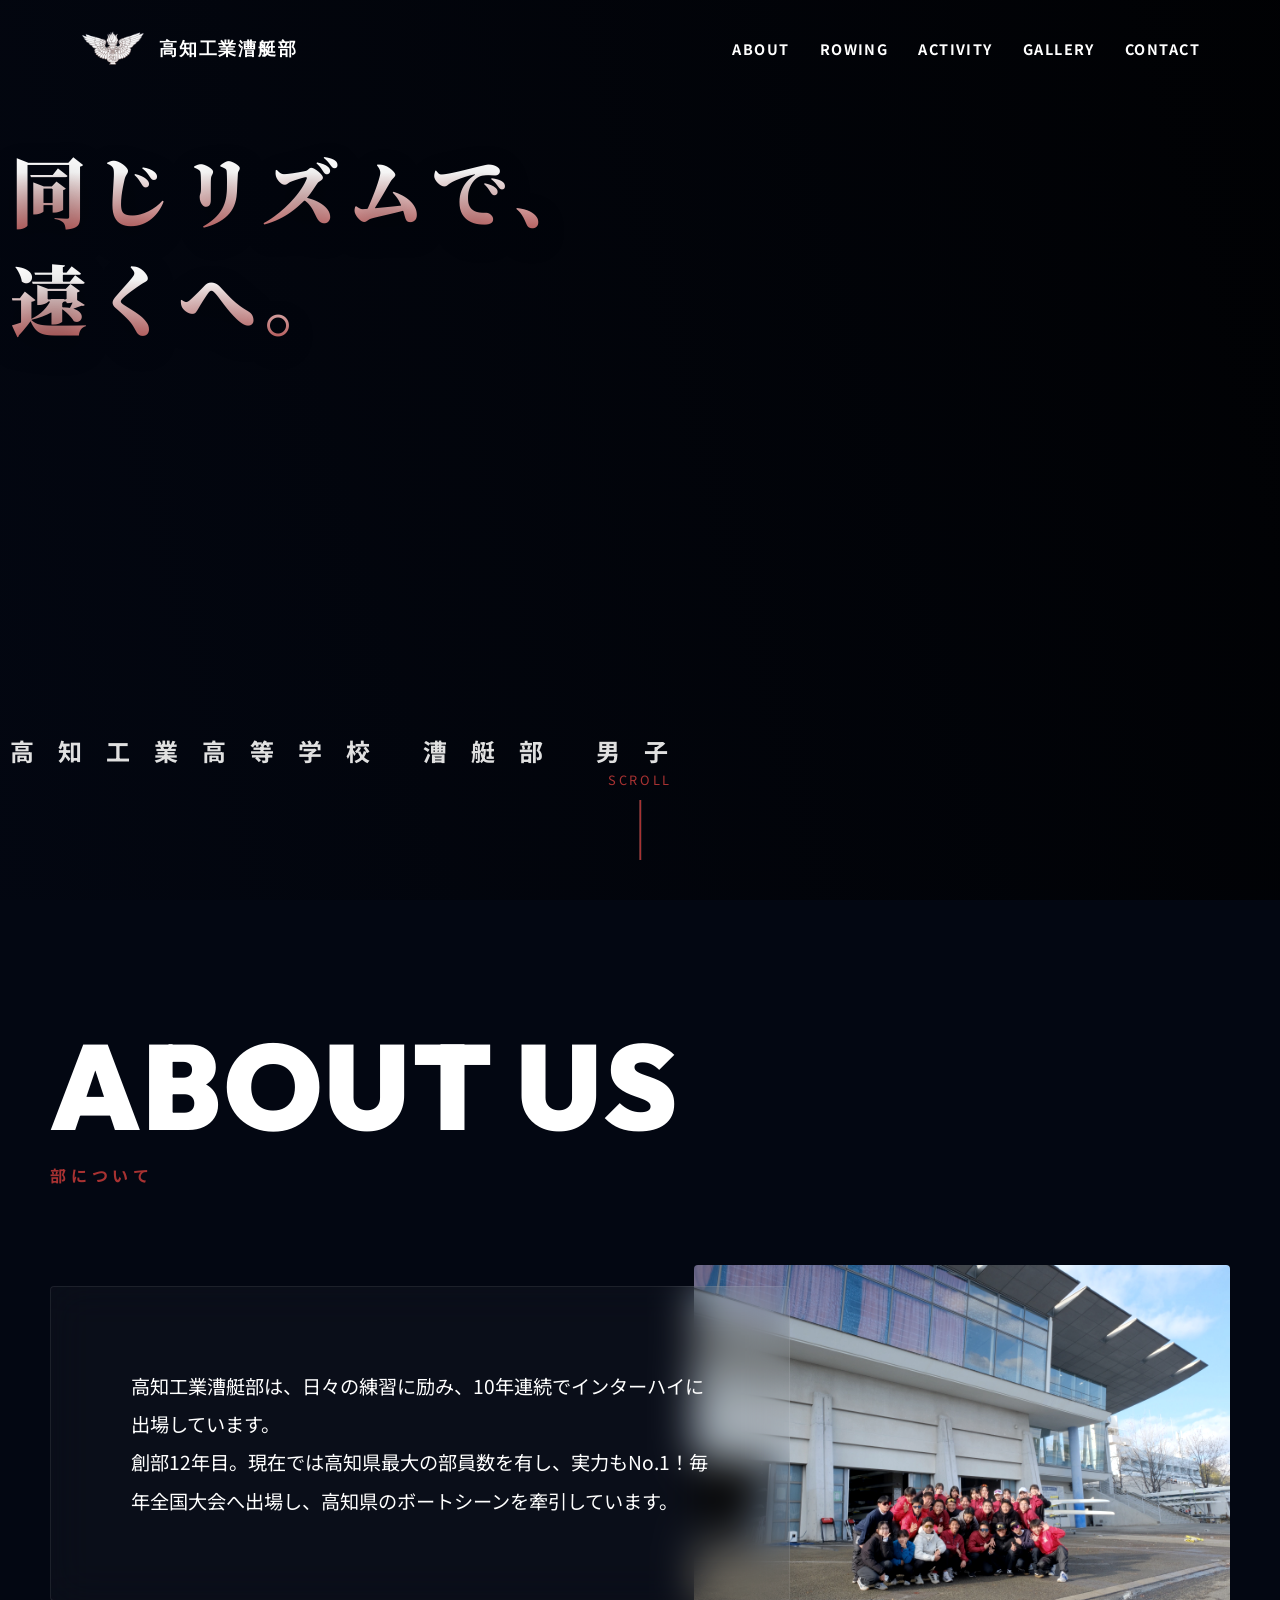
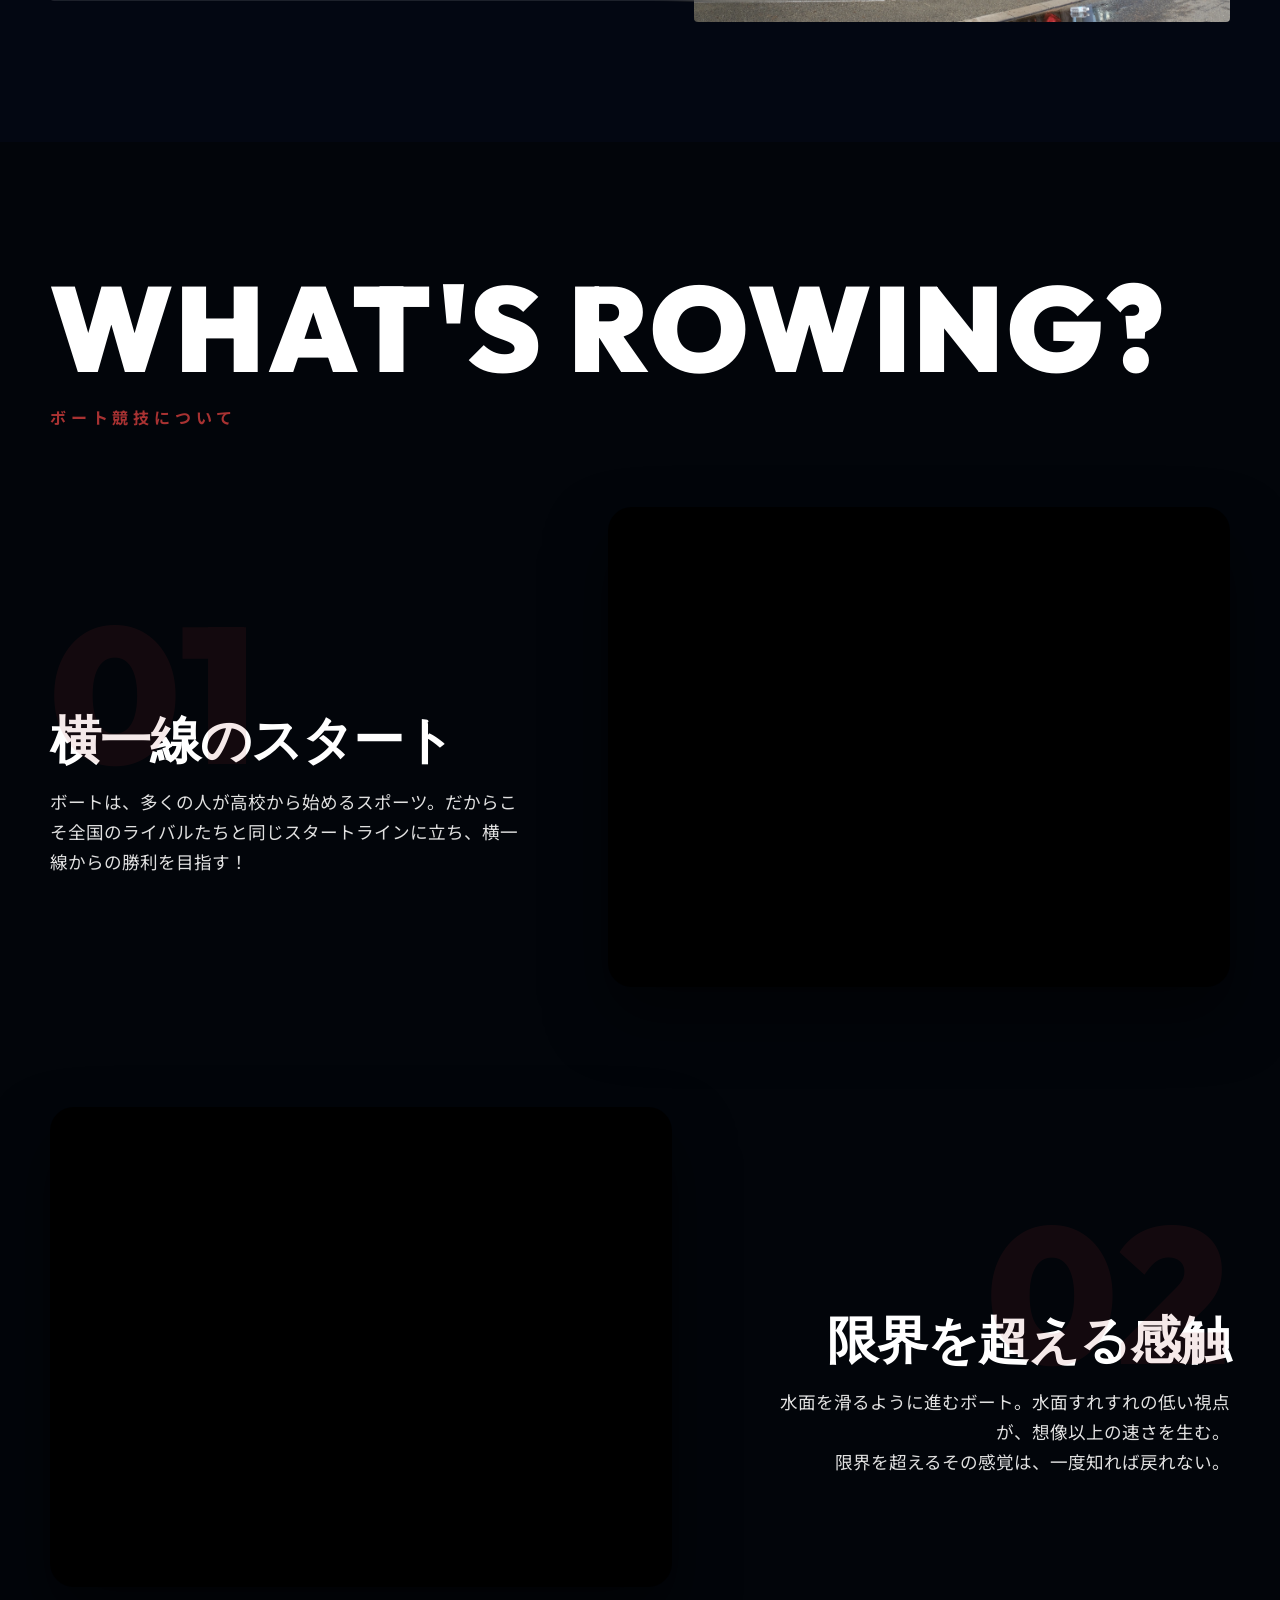
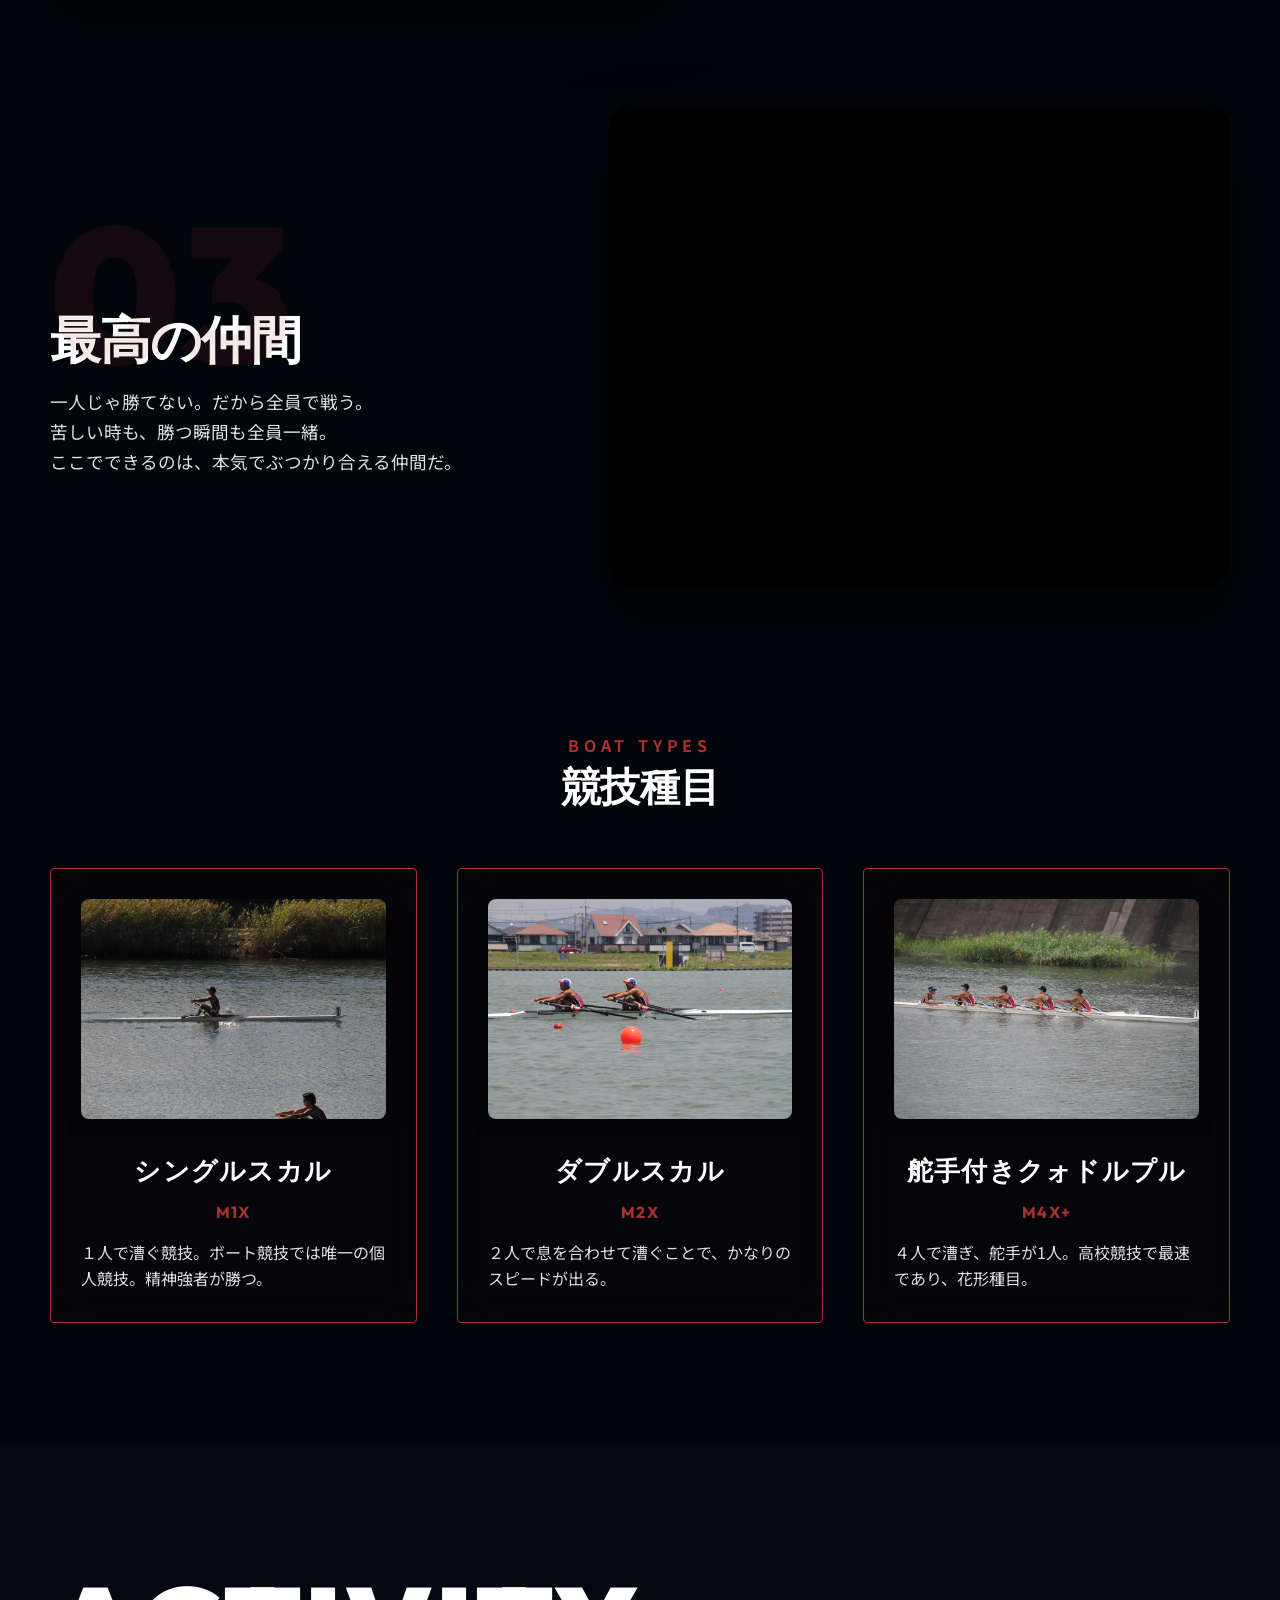
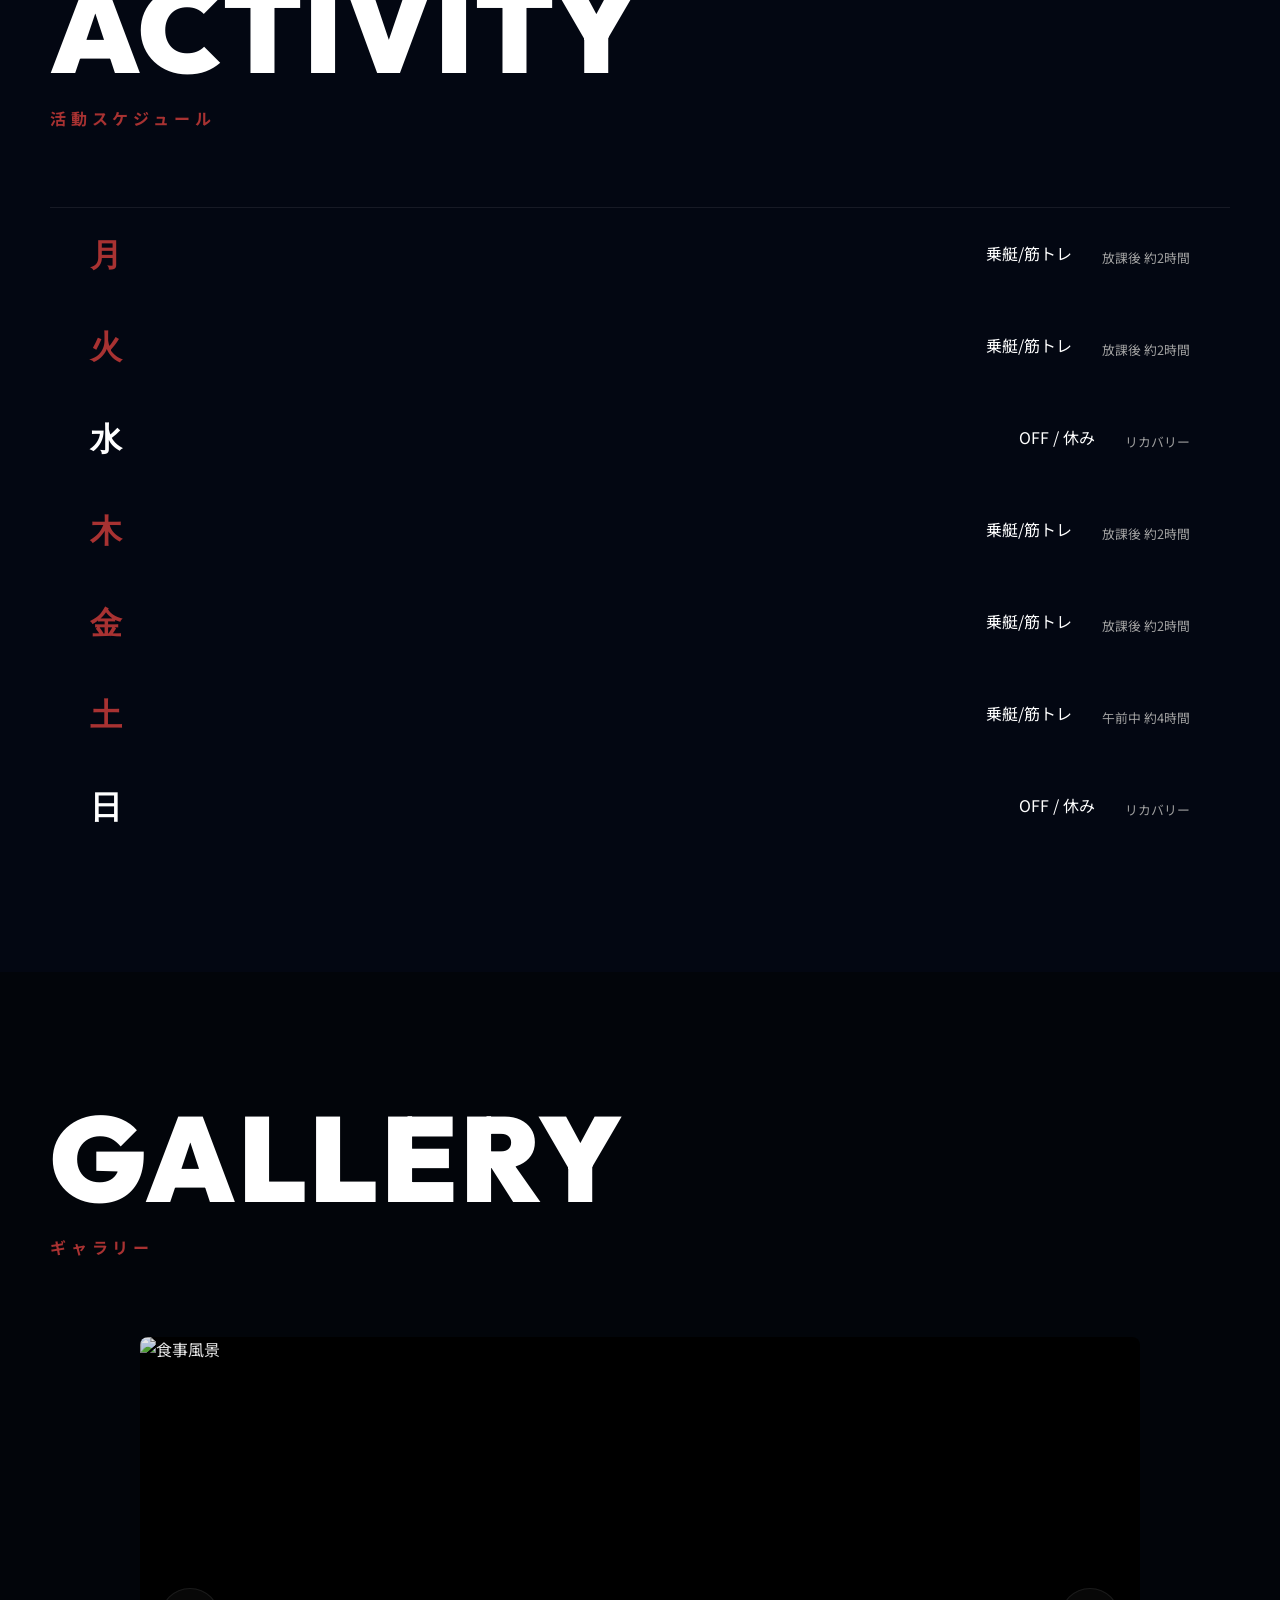
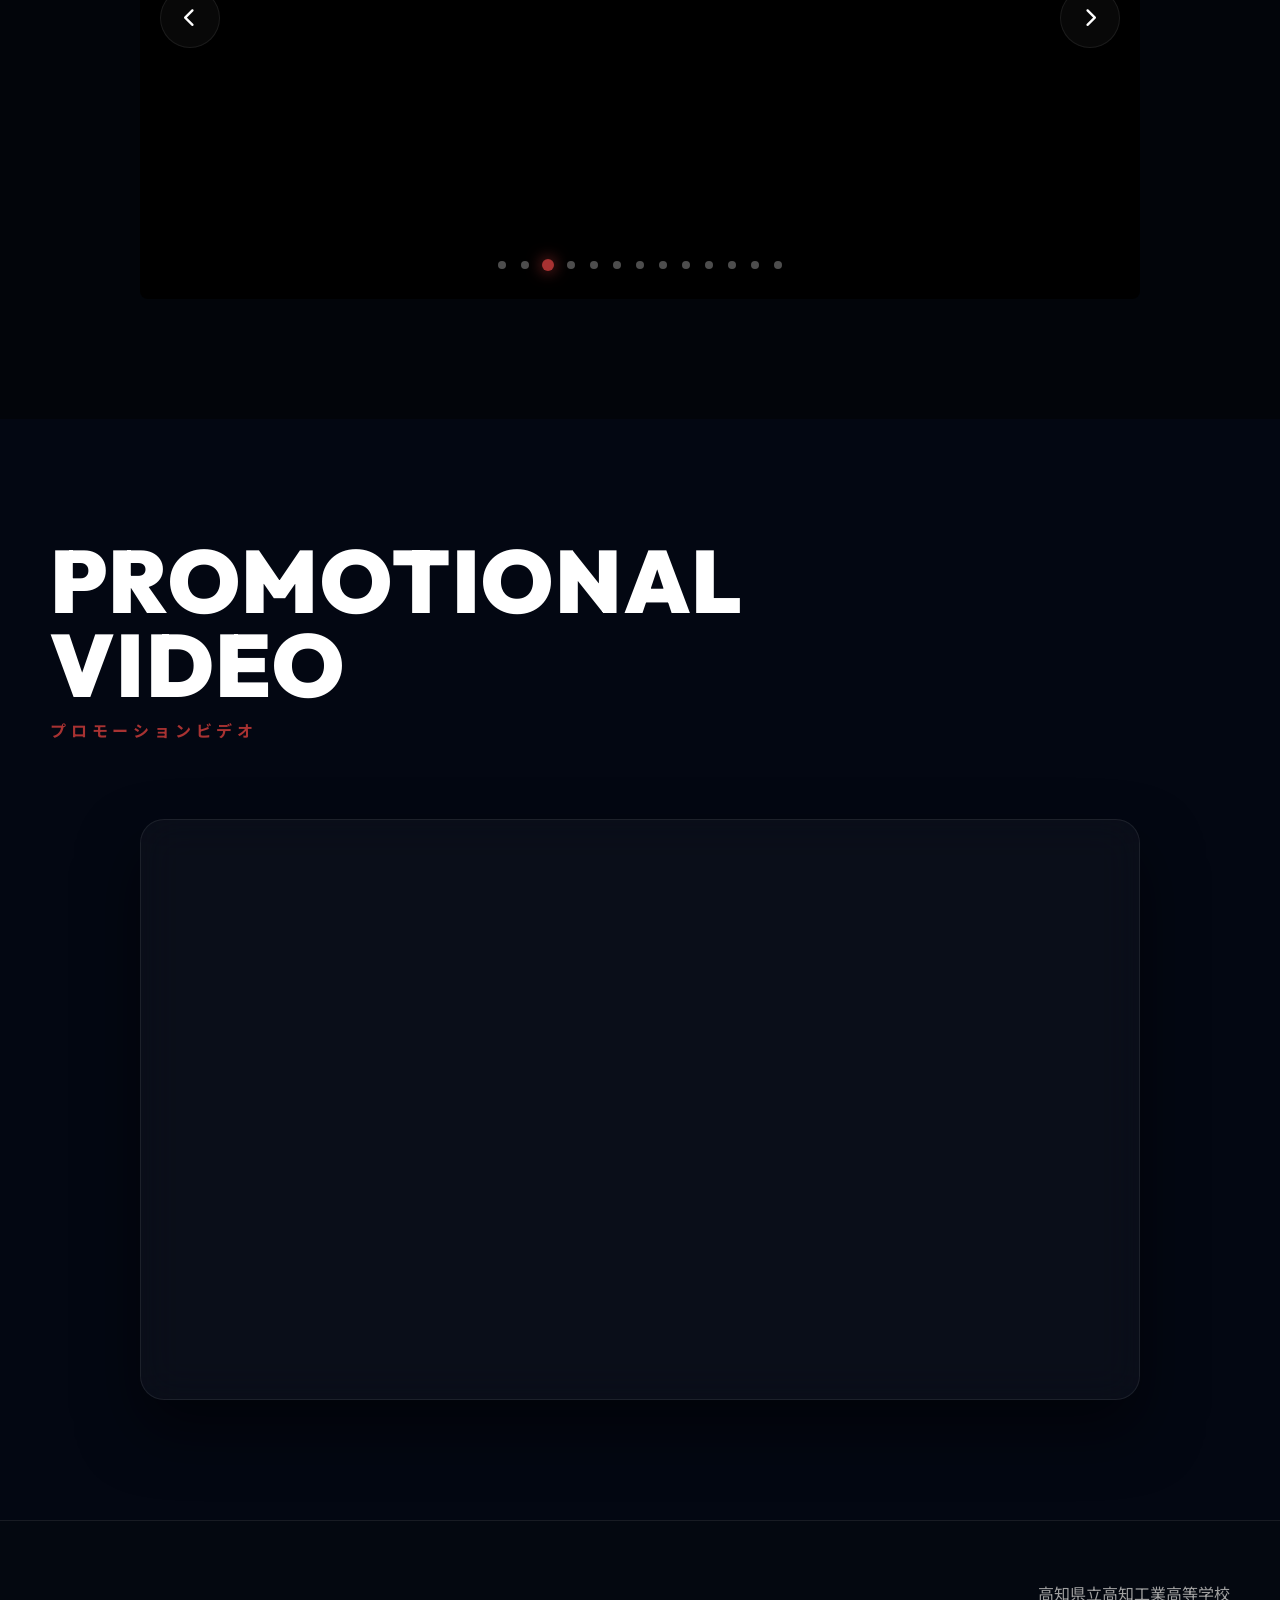
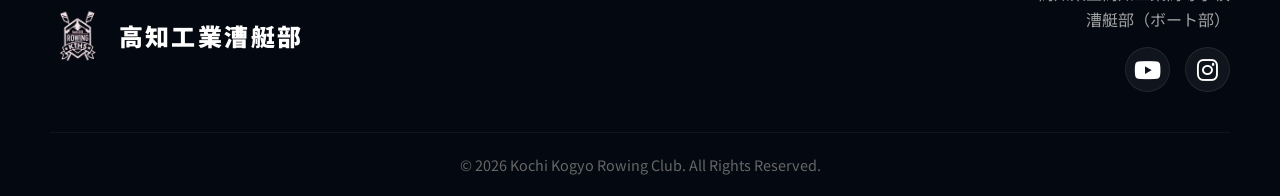
==== commit 74dd66cb: "Update index.html" ====
--- a/boys/index.html
+++ b/boys/index.html
@@ -326,7 +326,7 @@
             <div class="pv-container glass-panel"
                 style="padding: 20px; border-radius: 24px; position: relative; overflow: hidden; box-shadow: 0 30px 60px rgba(0,0,0,0.5);">
                 <div class="pv-video-wrapper">
-                    <iframe src="https://www.youtube.com/embed/OCl5bjKmnLo" title="YouTube video player" frameborder="0"
+                    <iframe src="https://www.youtube.com/embed/CuS37J2O1xs" title="YouTube video player" frameborder="0"
                         allow="accelerometer; autoplay; clipboard-write; encrypted-media; gyroscope; picture-in-picture; web-share"
                         allowfullscreen></iframe>
                 </div>
@@ -339,7 +339,7 @@
         <div class="container">
             <div class="footer-content">
                 <div class="footer-logo">
-                    <img src="../kasuityou/kasuityou.gif" alt=" ">
+                    <img src="../kasuityou/rowing.PNG" alt=" ">
                     <h3>高知工業漕艇部</h3>
                 </div>
                 <div class="footer-info">
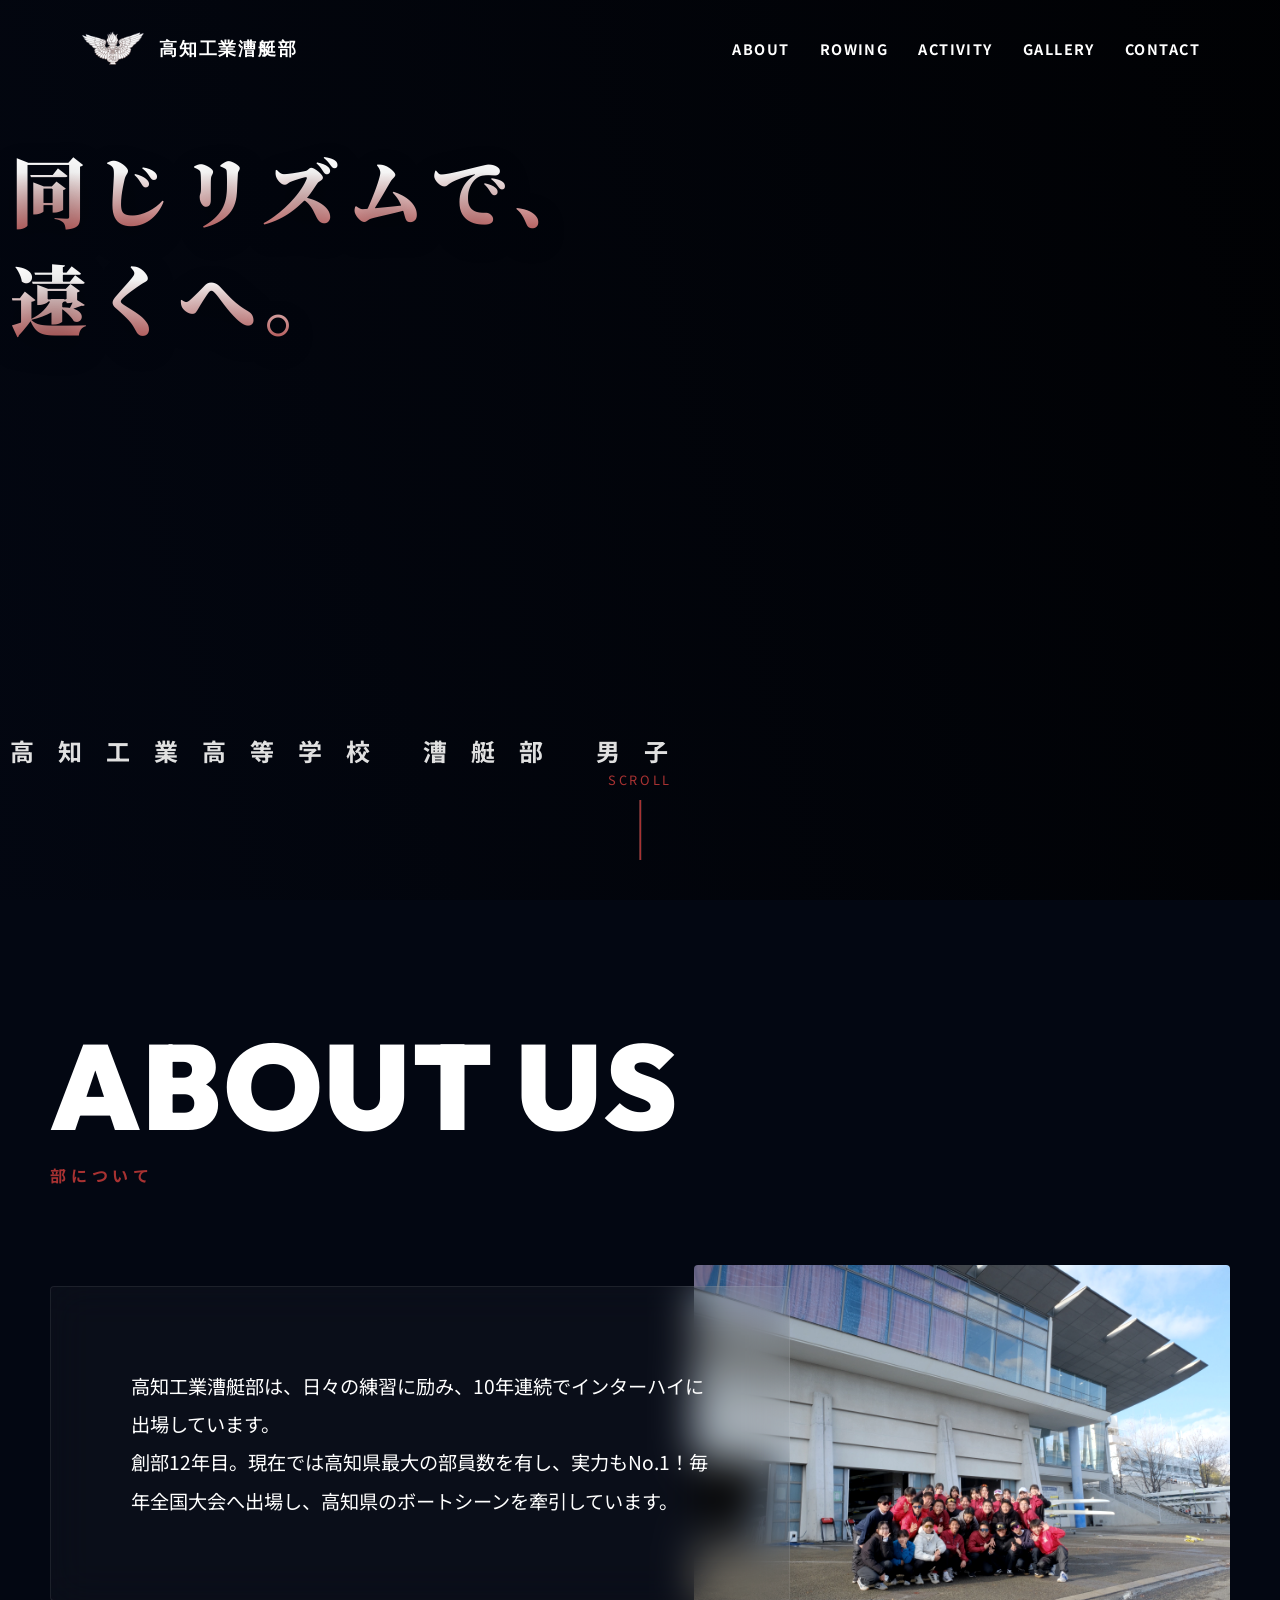
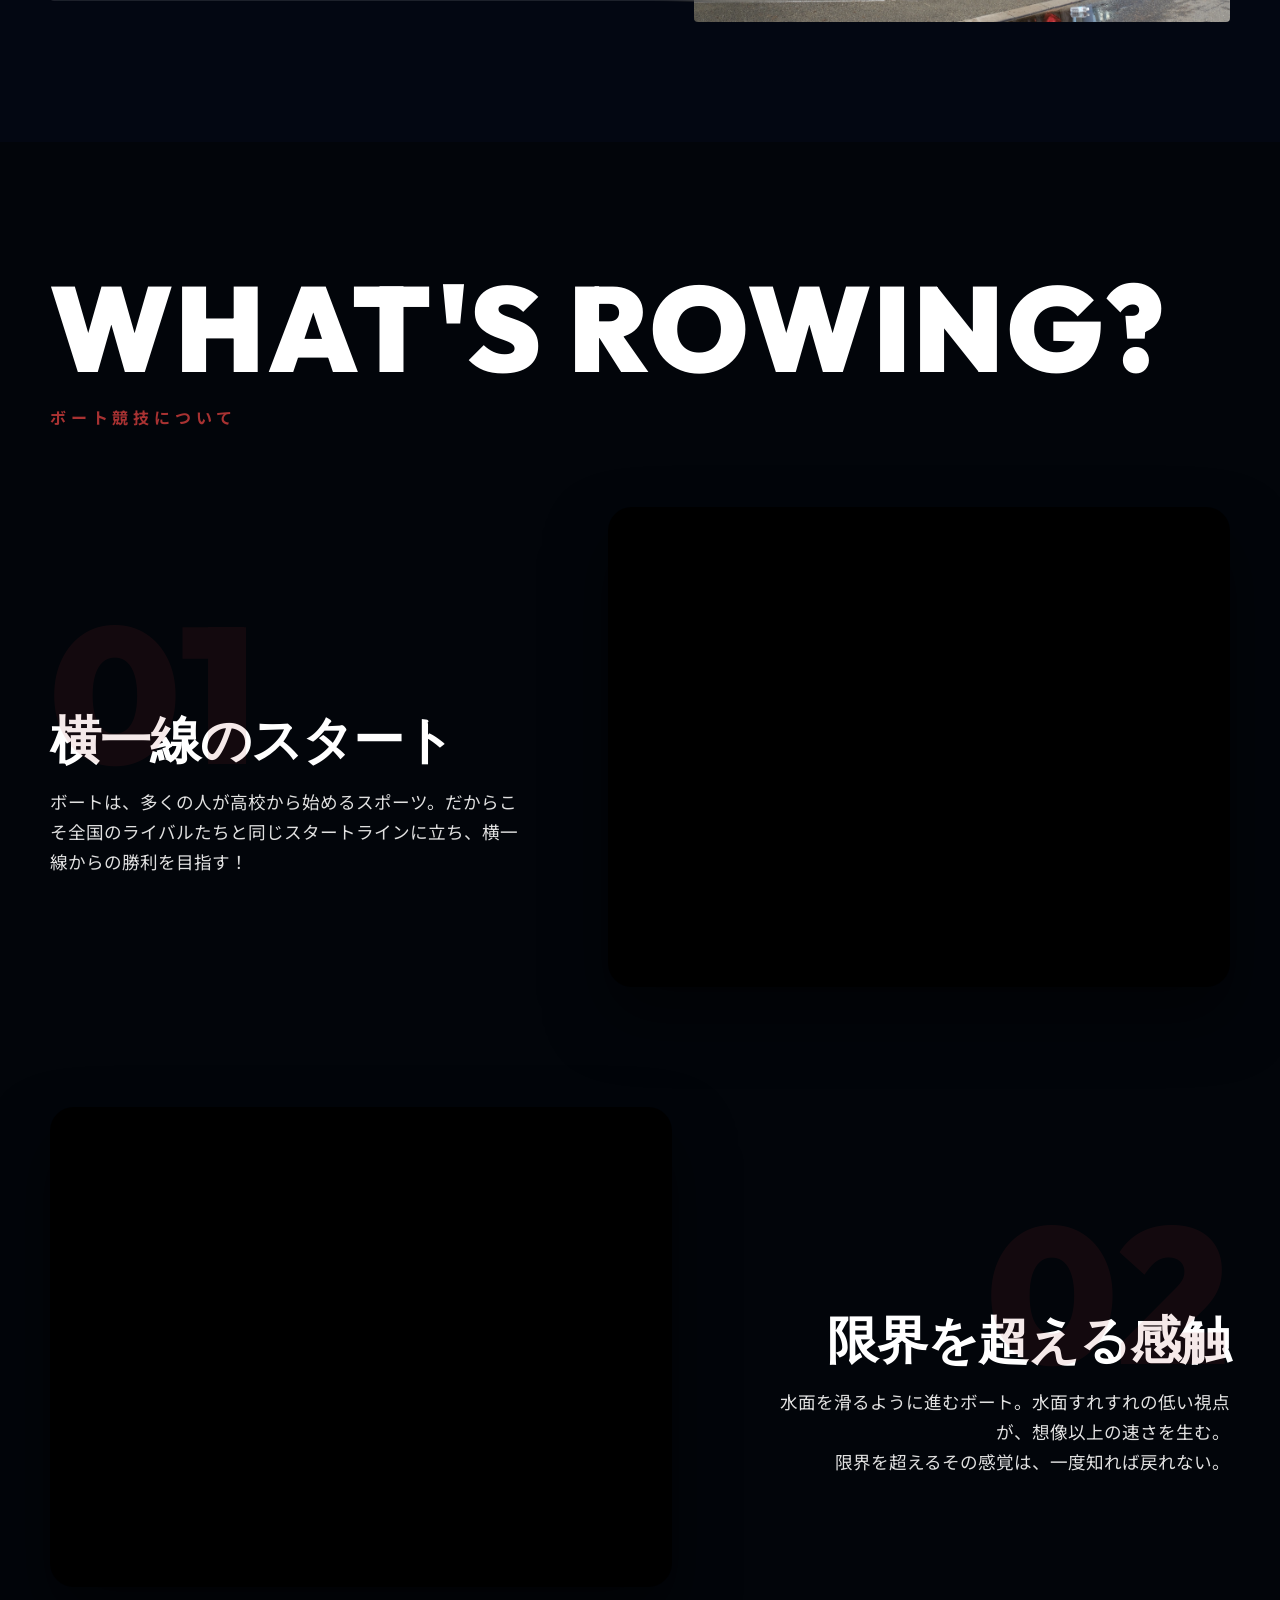
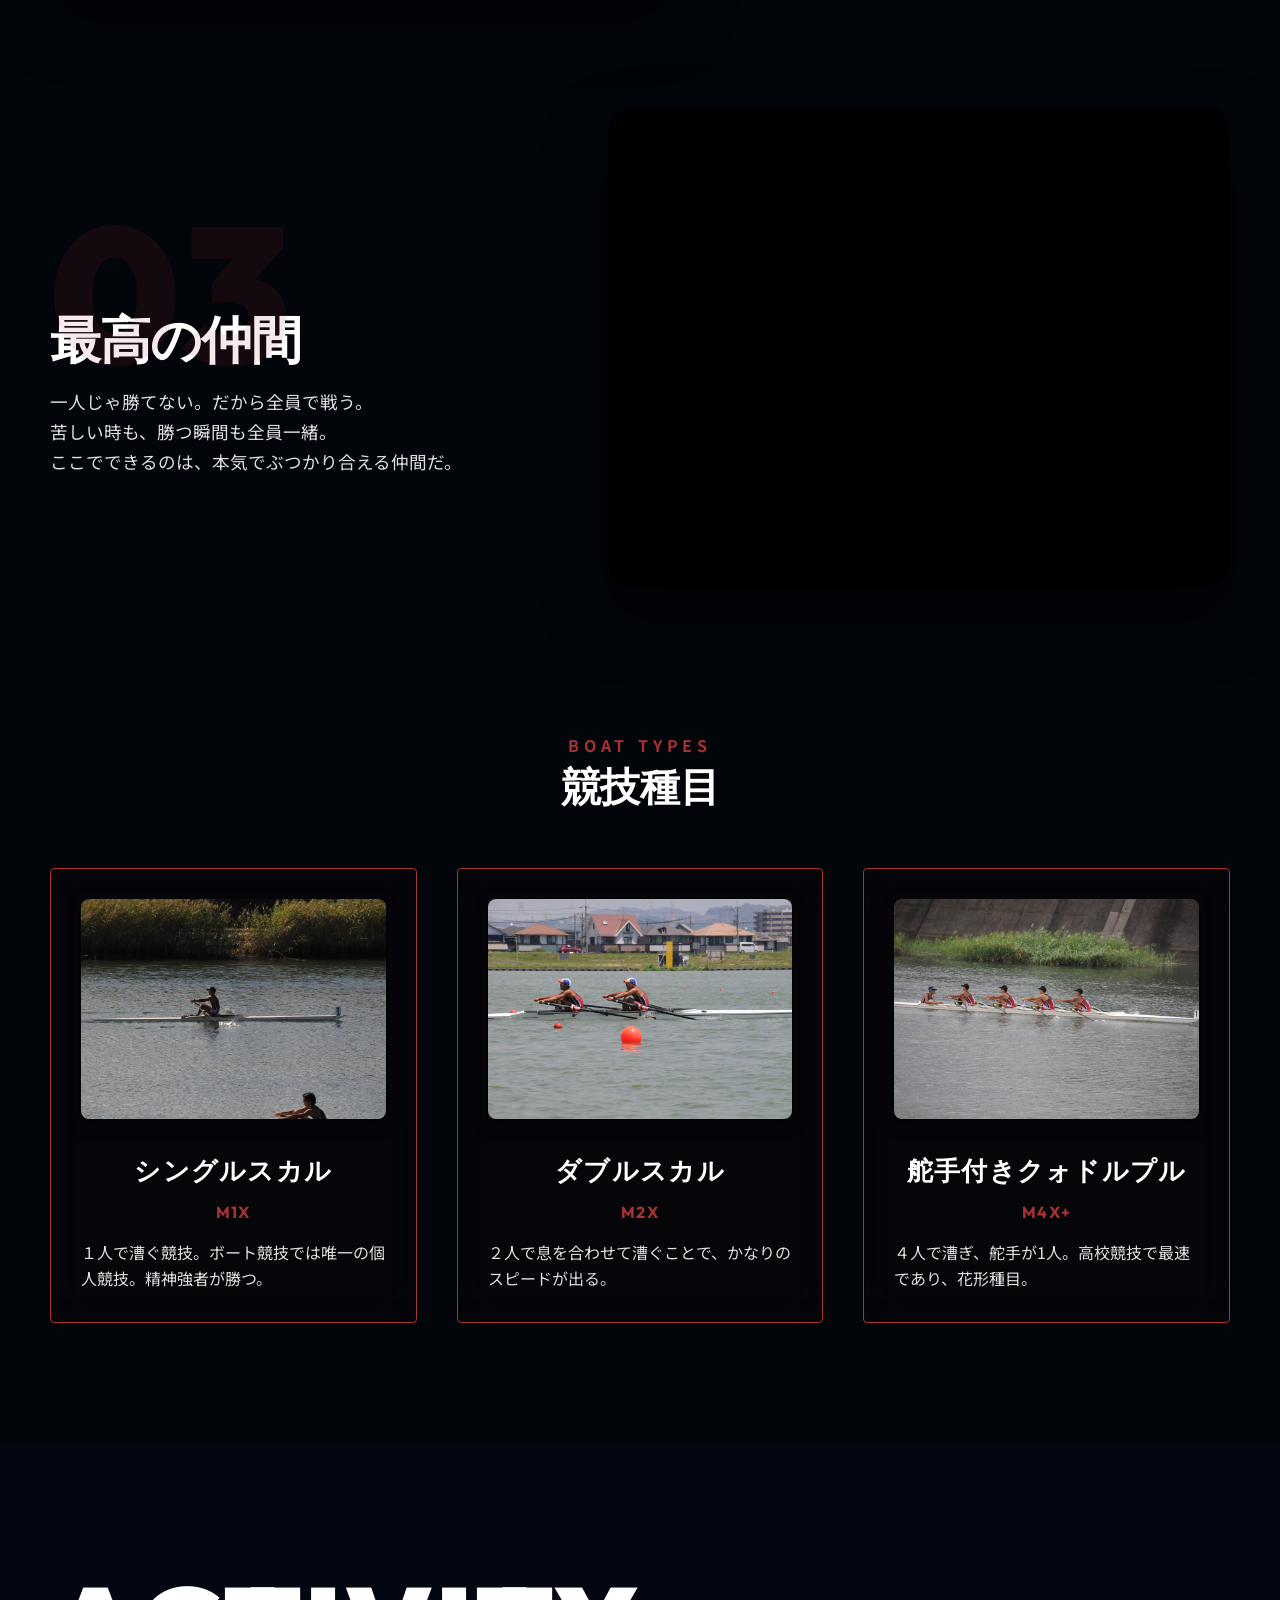
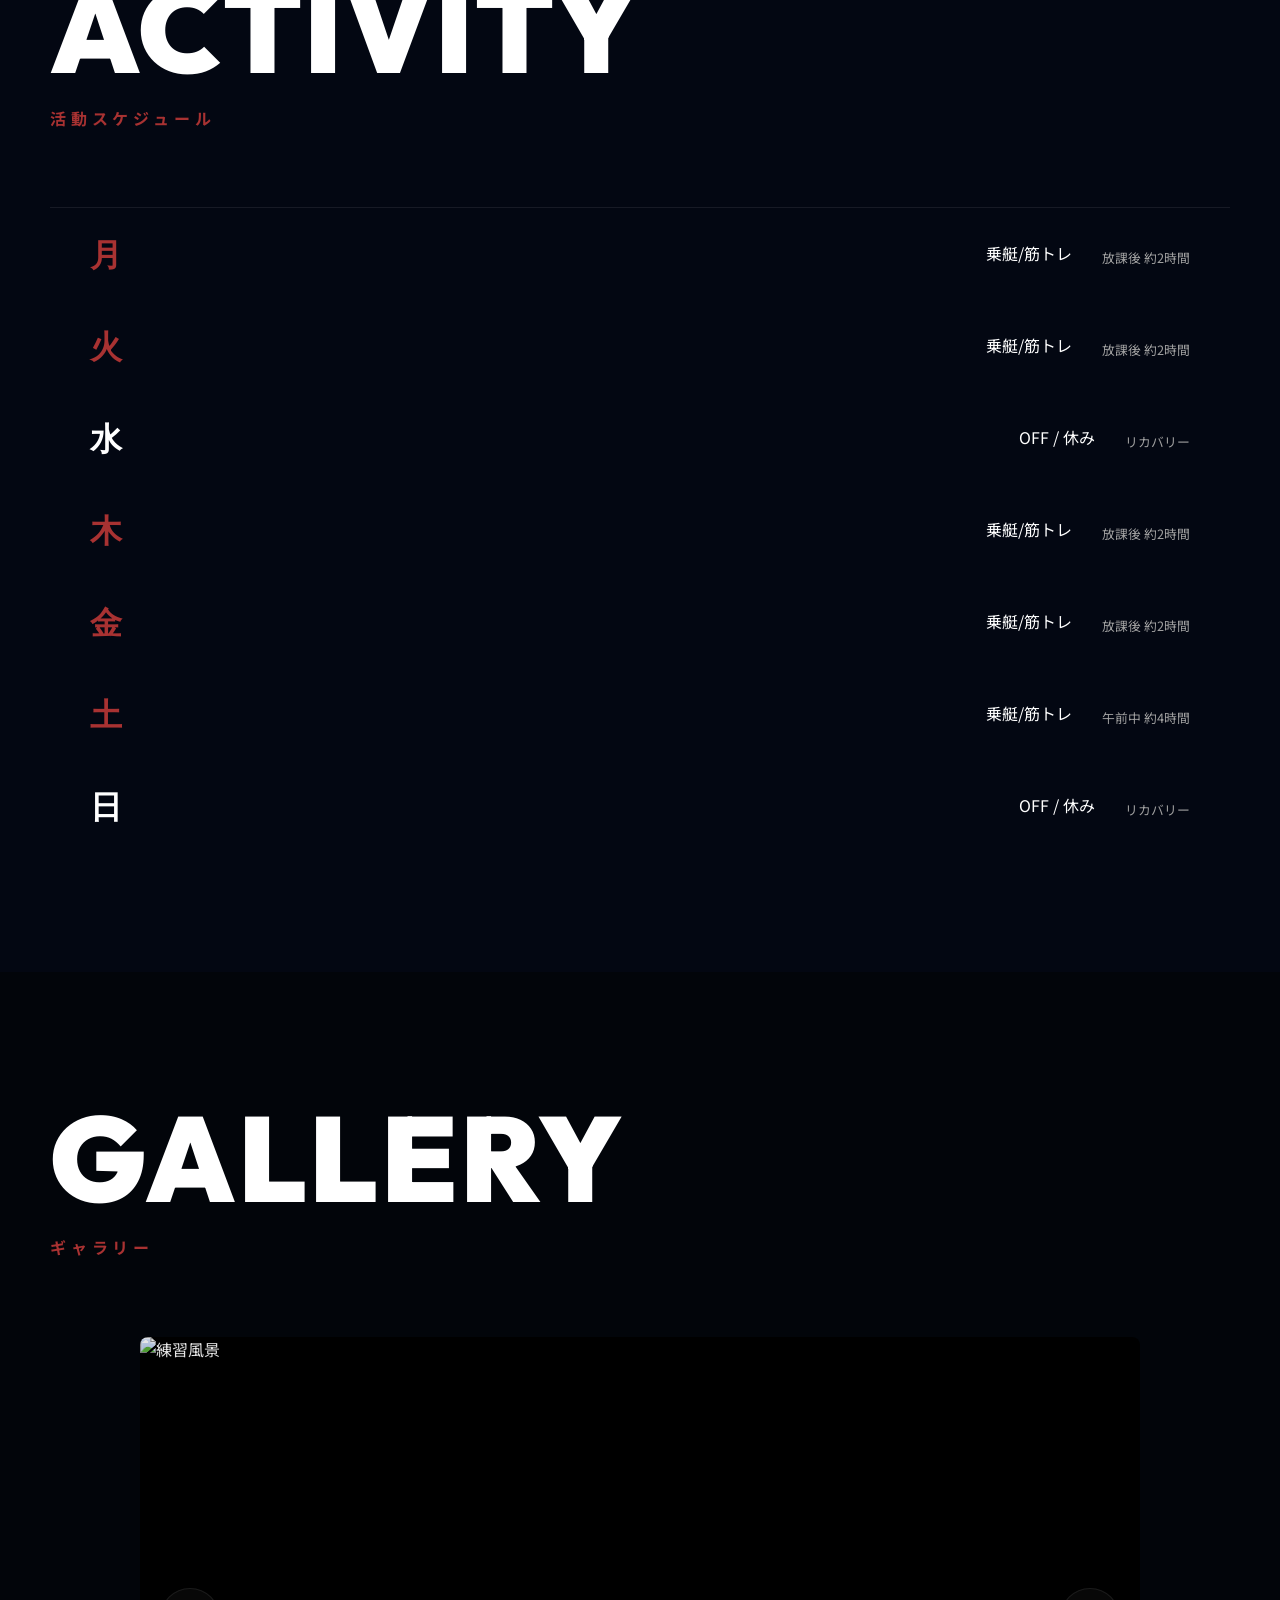
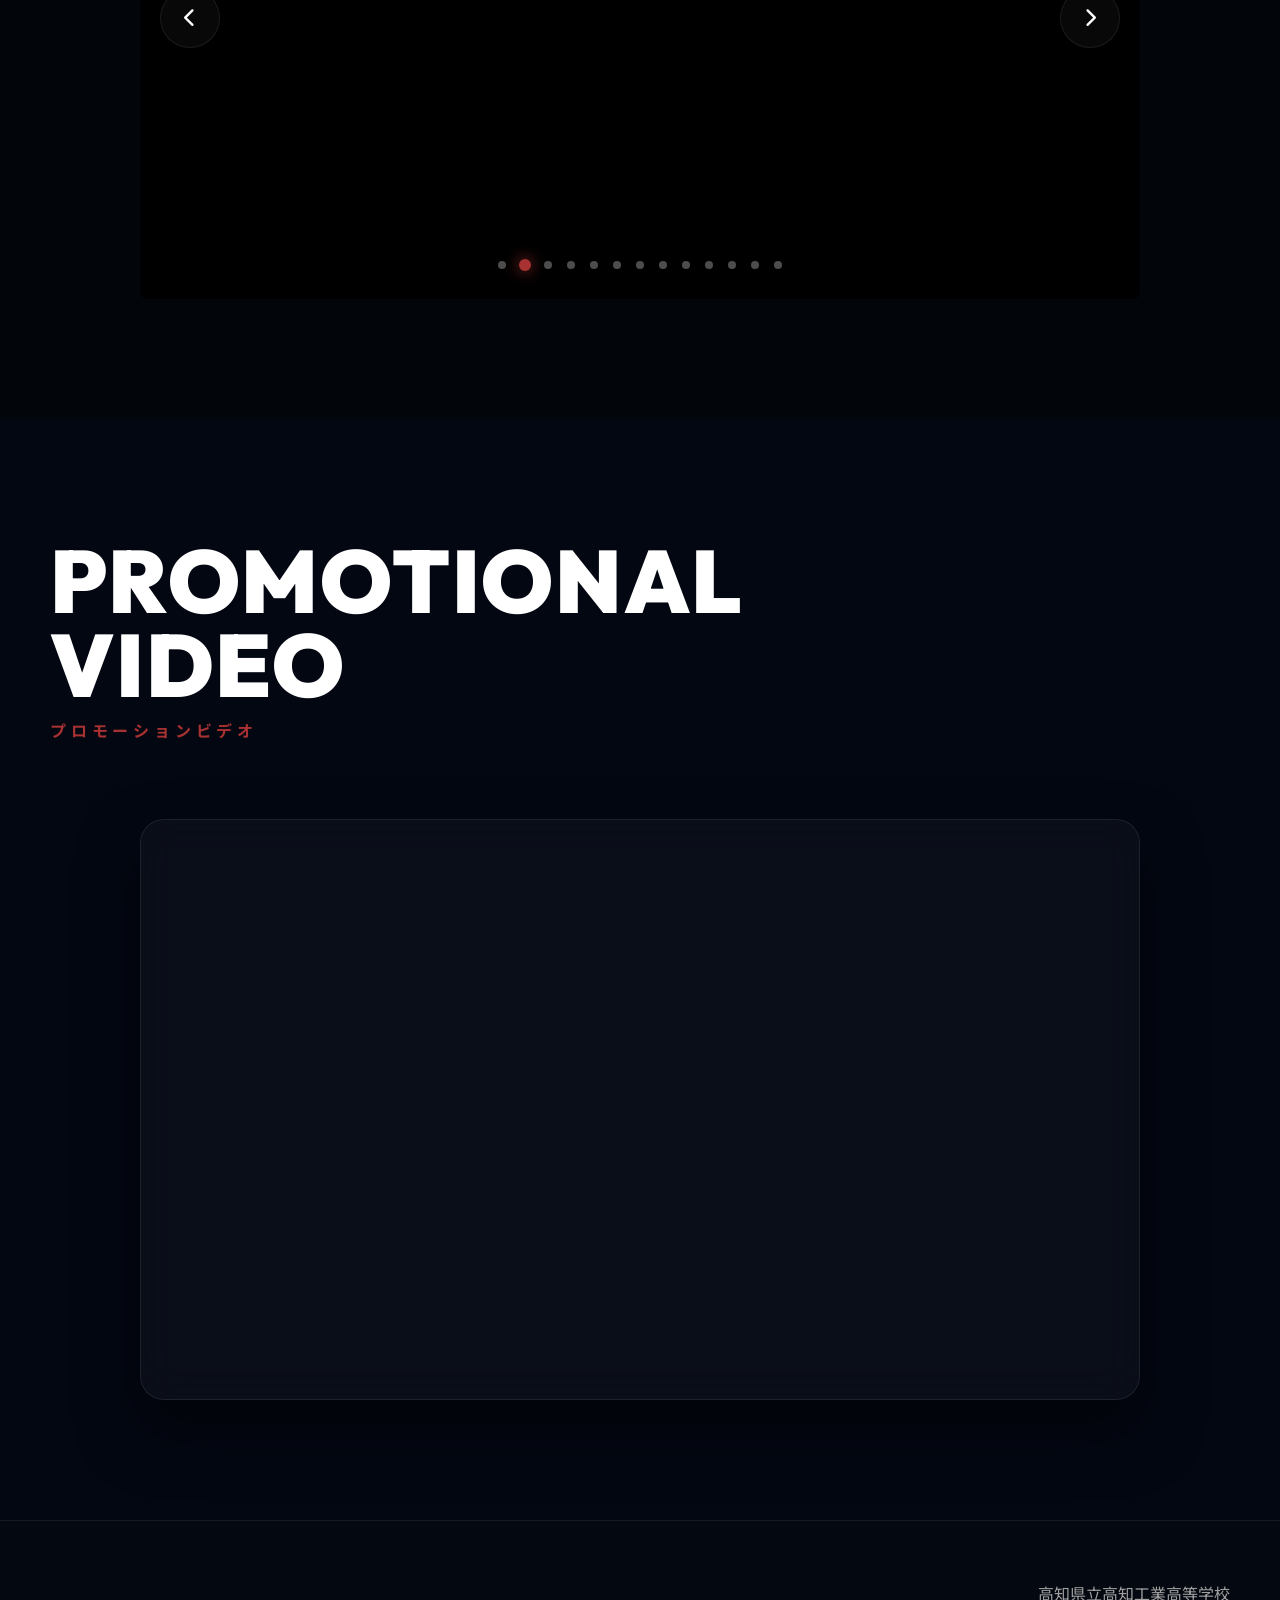
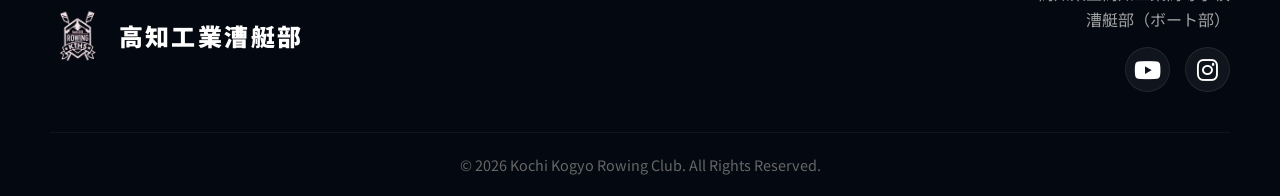
==== commit d31cef82: "Update video tags to preload for better performance" ====
--- a/boys/index.html
+++ b/boys/index.html
@@ -55,19 +55,19 @@
     <!-- ヒーローセクション -->
     <section id="hero">
         <div class="hero-video-container">
-            <video autoplay loop muted playsinline class="hero-video active">
+            <video autoplay loop muted playsinline preload="auto" class="hero-video active">
                 <source src="../Movies/DJI_0597.mp4" type="video/mp4">
             </video>
-            <video loop muted playsinline class="hero-video">
+            <video loop muted playsinline preload="auto" class="hero-video">
                 <source src="../Movies/DJI_0650.mp4" type="video/mp4">
             </video>
-            <video loop muted playsinline class="hero-video">
+            <video loop muted playsinline preload="auto" class="hero-video">
                 <source src="../Movies/GX014166.mp4" type="video/mp4">
             </video>
-            <video loop muted playsinline class="hero-video">
+            <video loop muted playsinline preload="auto" class="hero-video">
                 <source src="../Movies/DJI_0321.mp4" type="video/mp4">
             </video>
-            <video loop muted playsinline class="hero-video">
+            <video loop muted playsinline preload="auto" class="hero-video">
                 <source src="../Movies/DJI_0701.mp4" type="video/mp4">
             </video>
         </div>
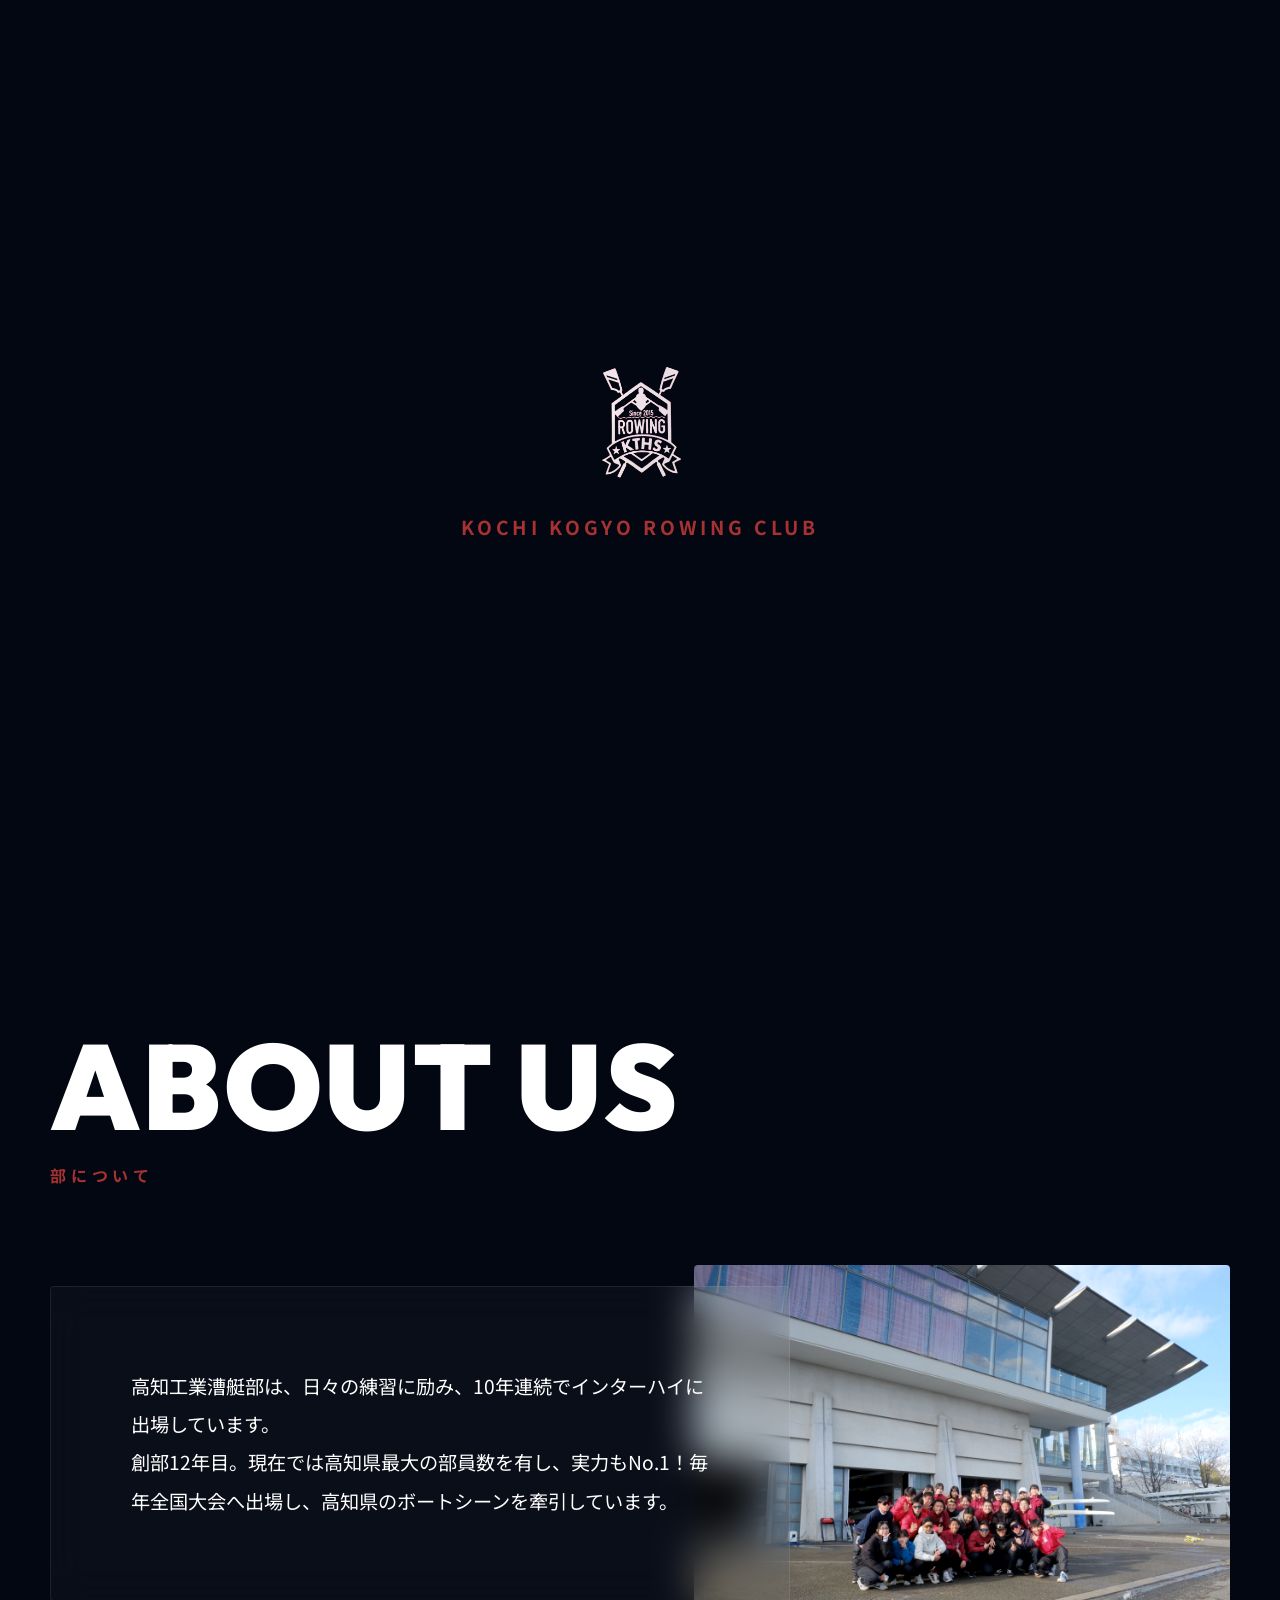
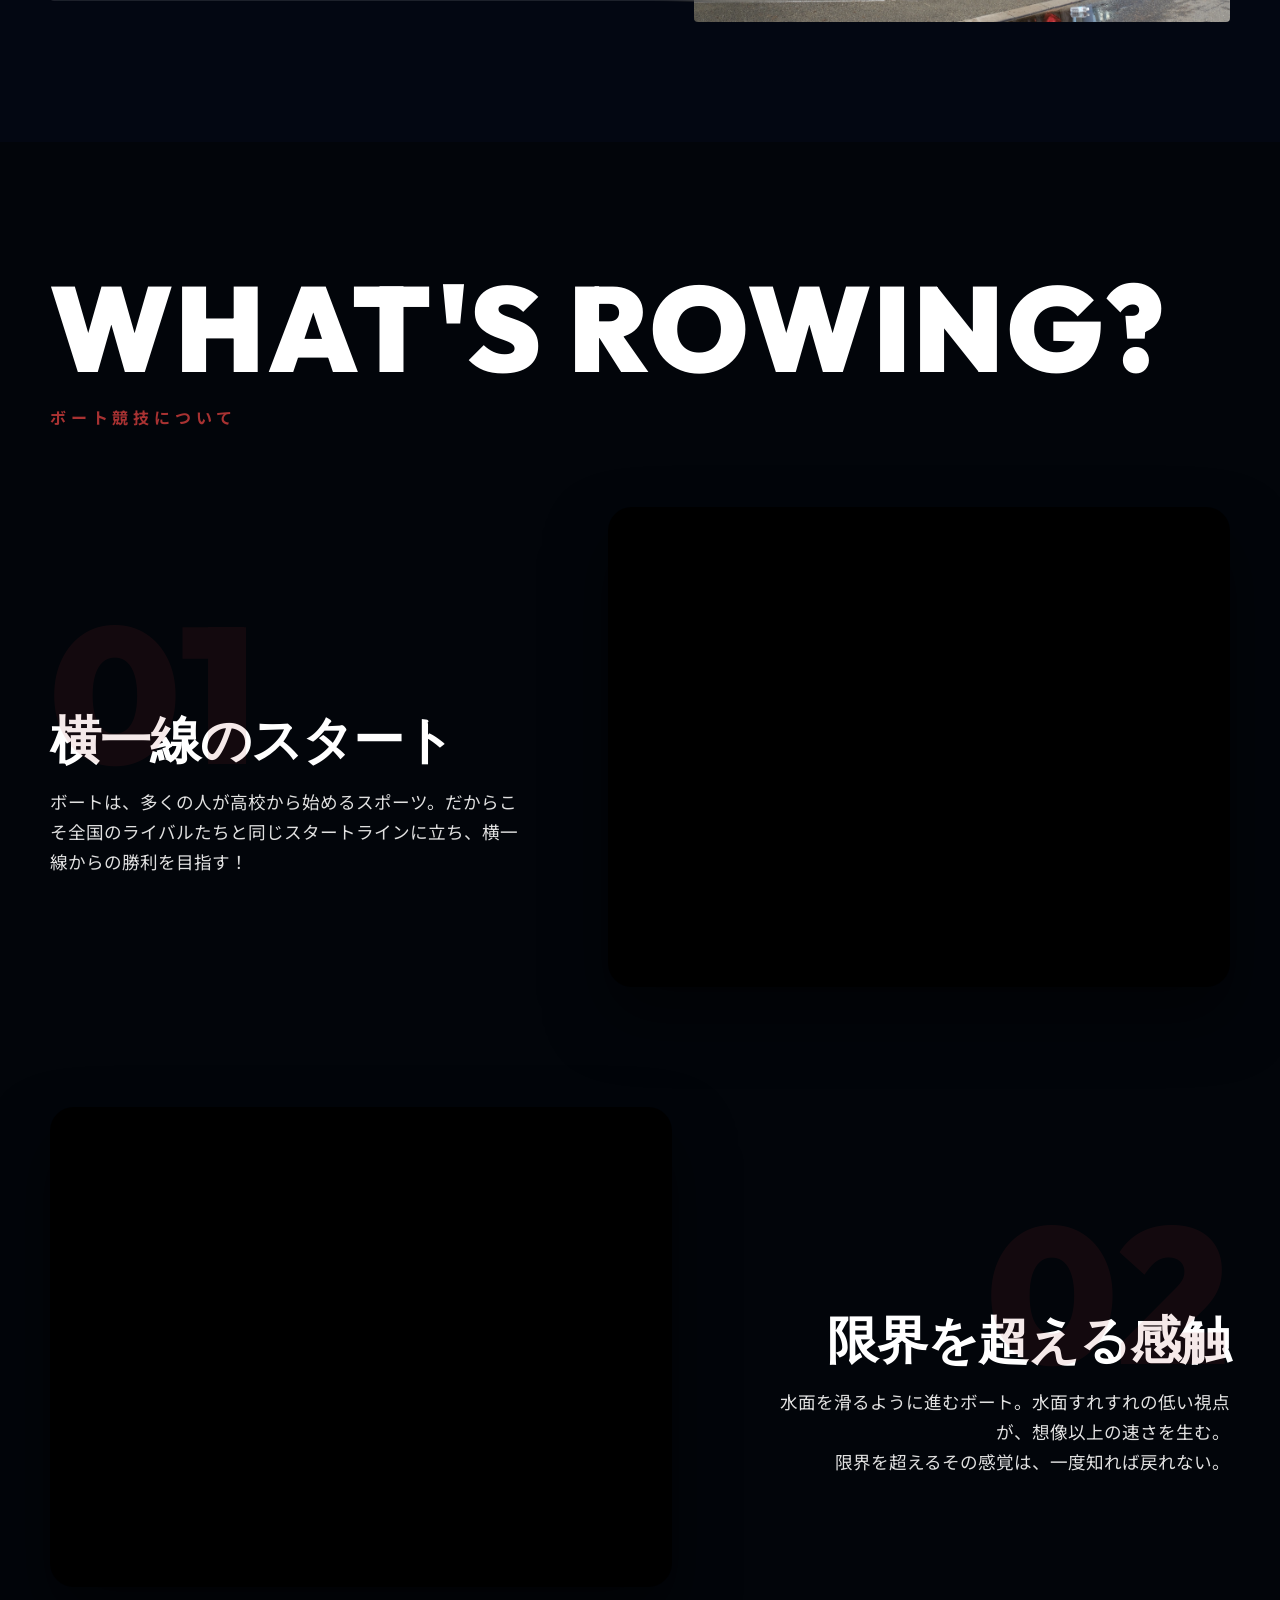
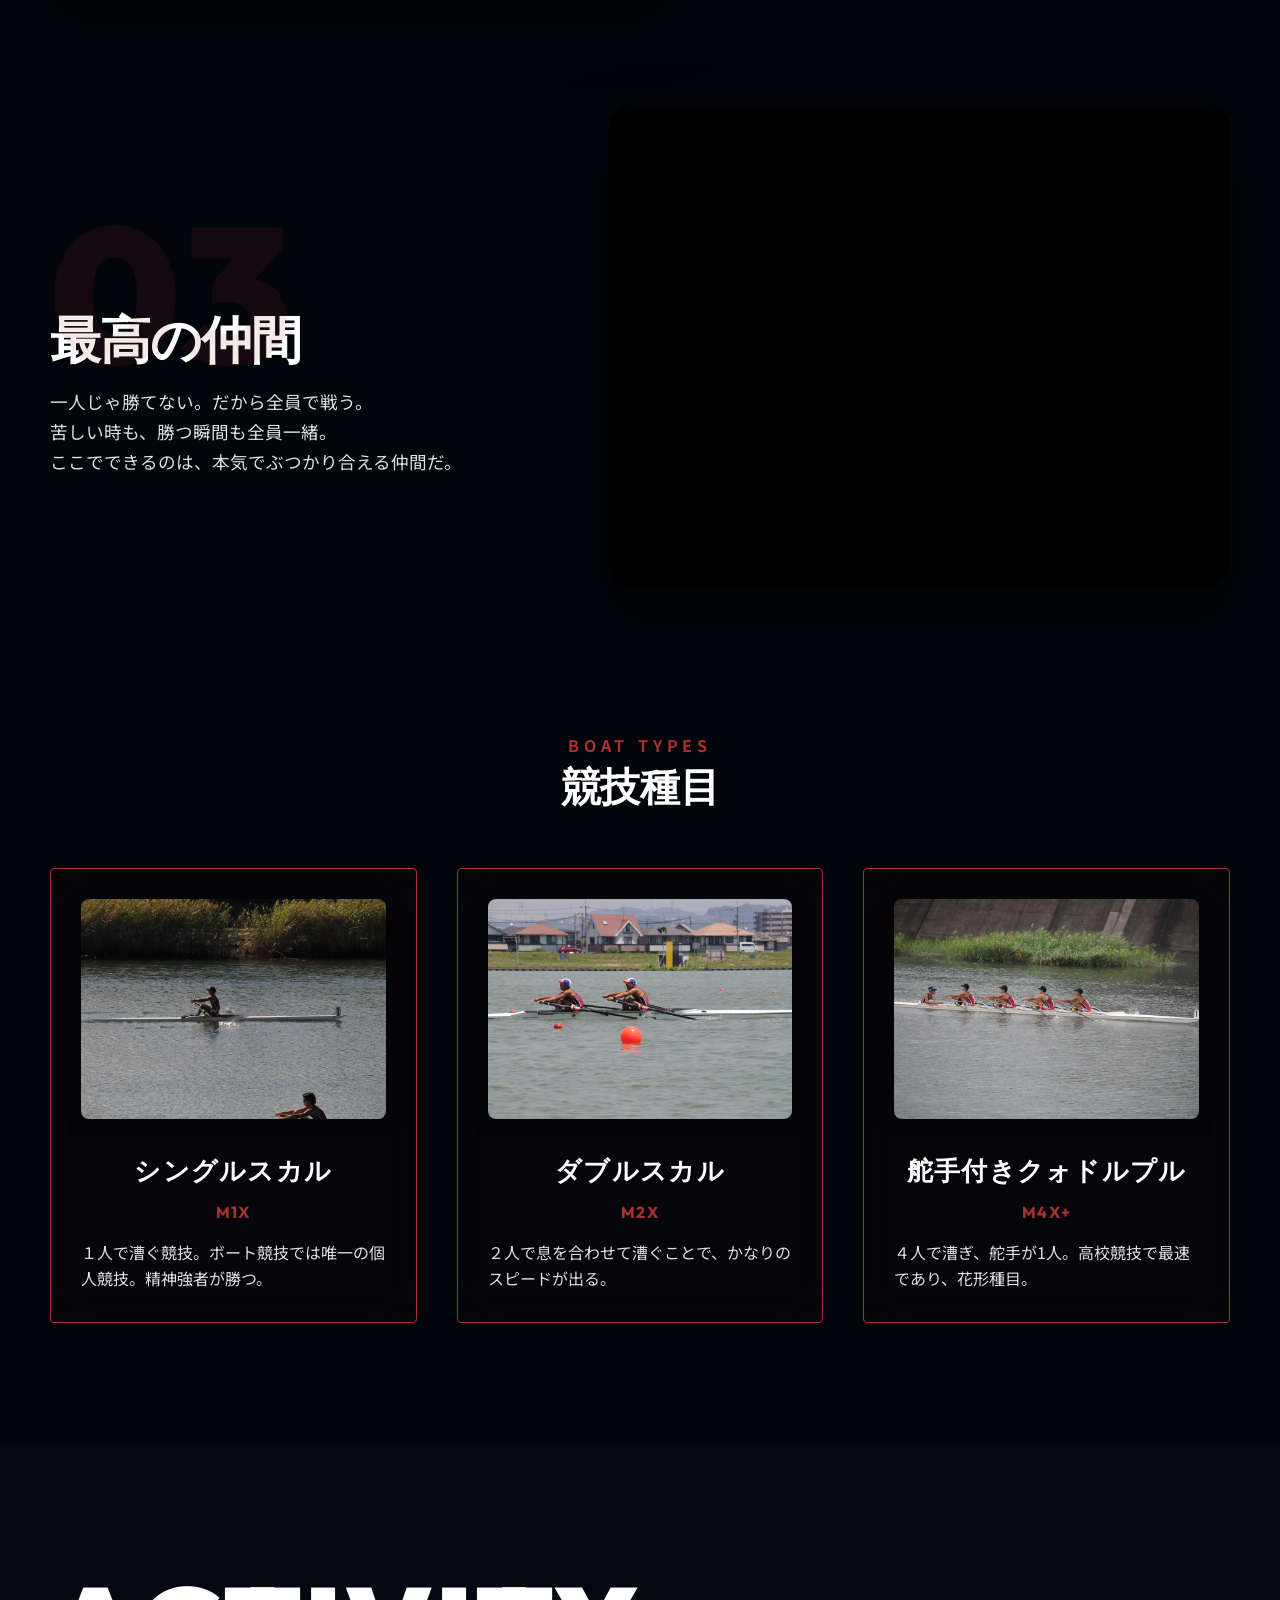
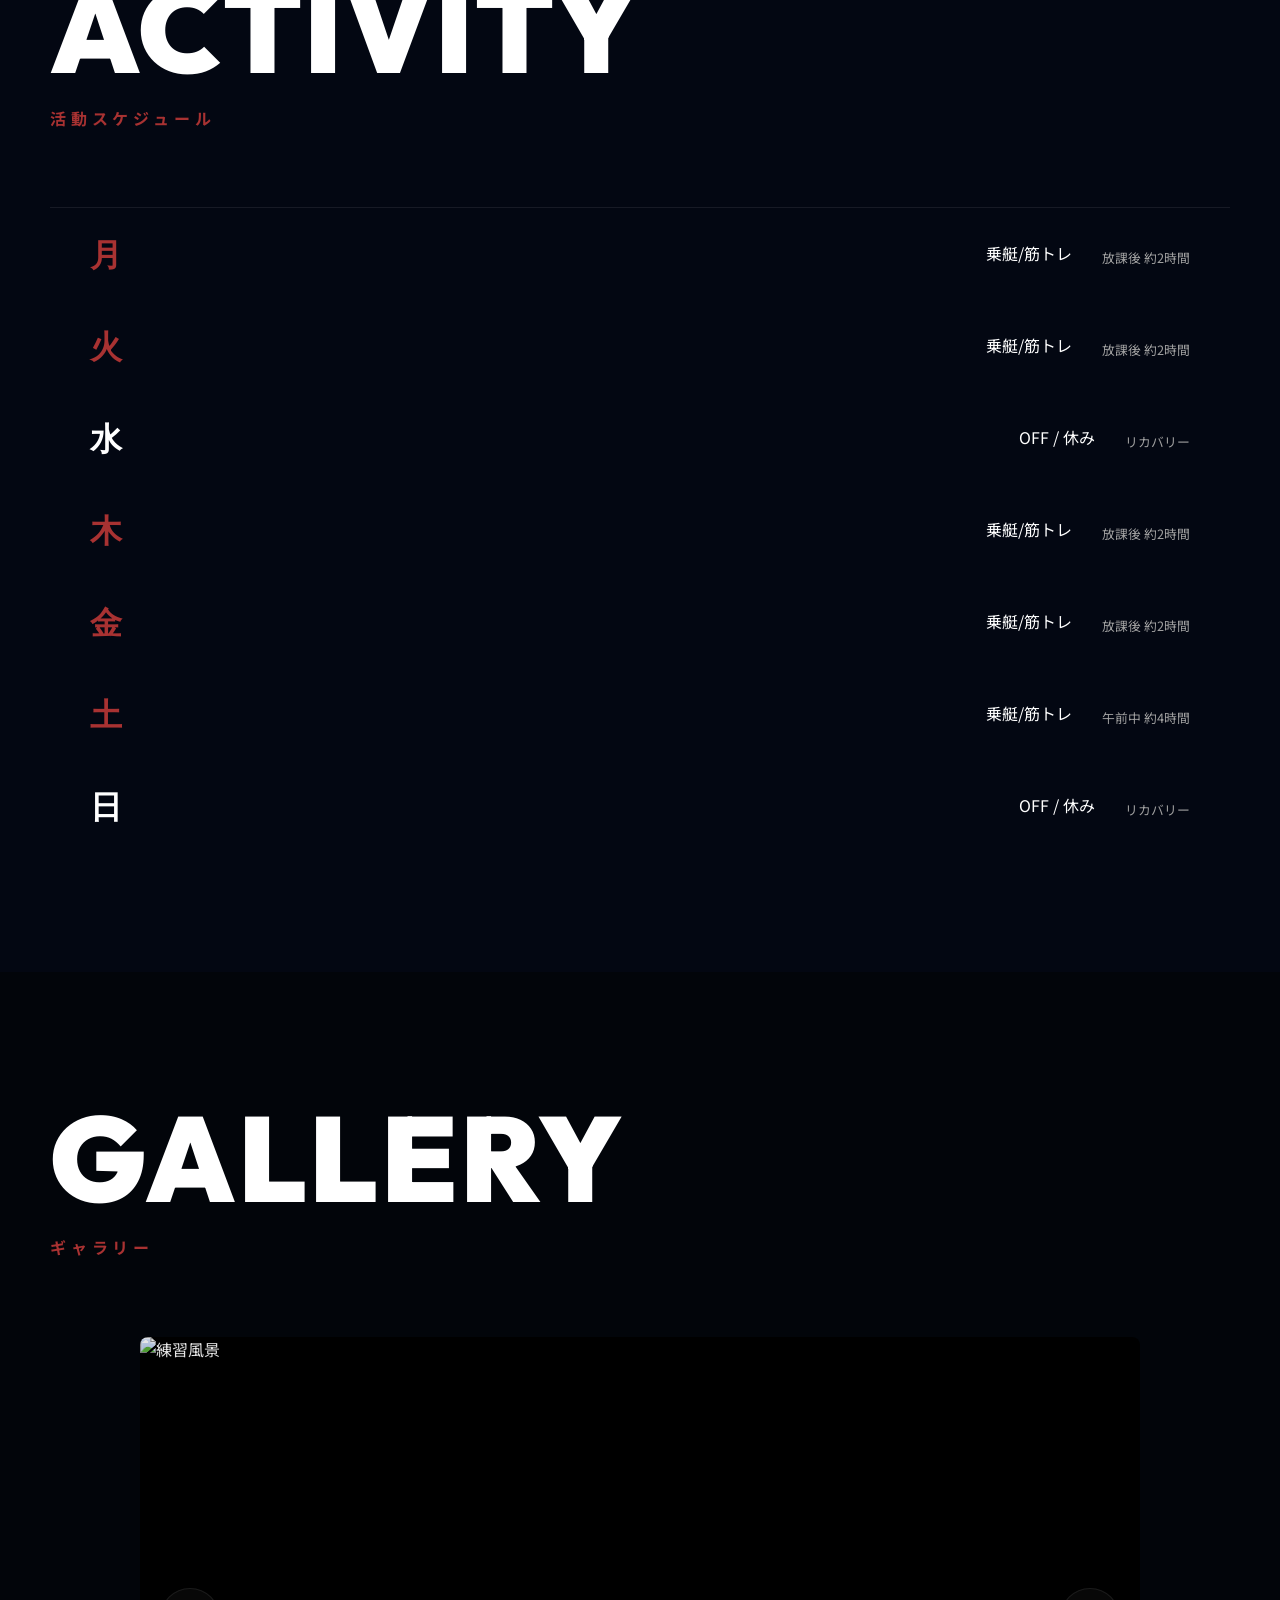
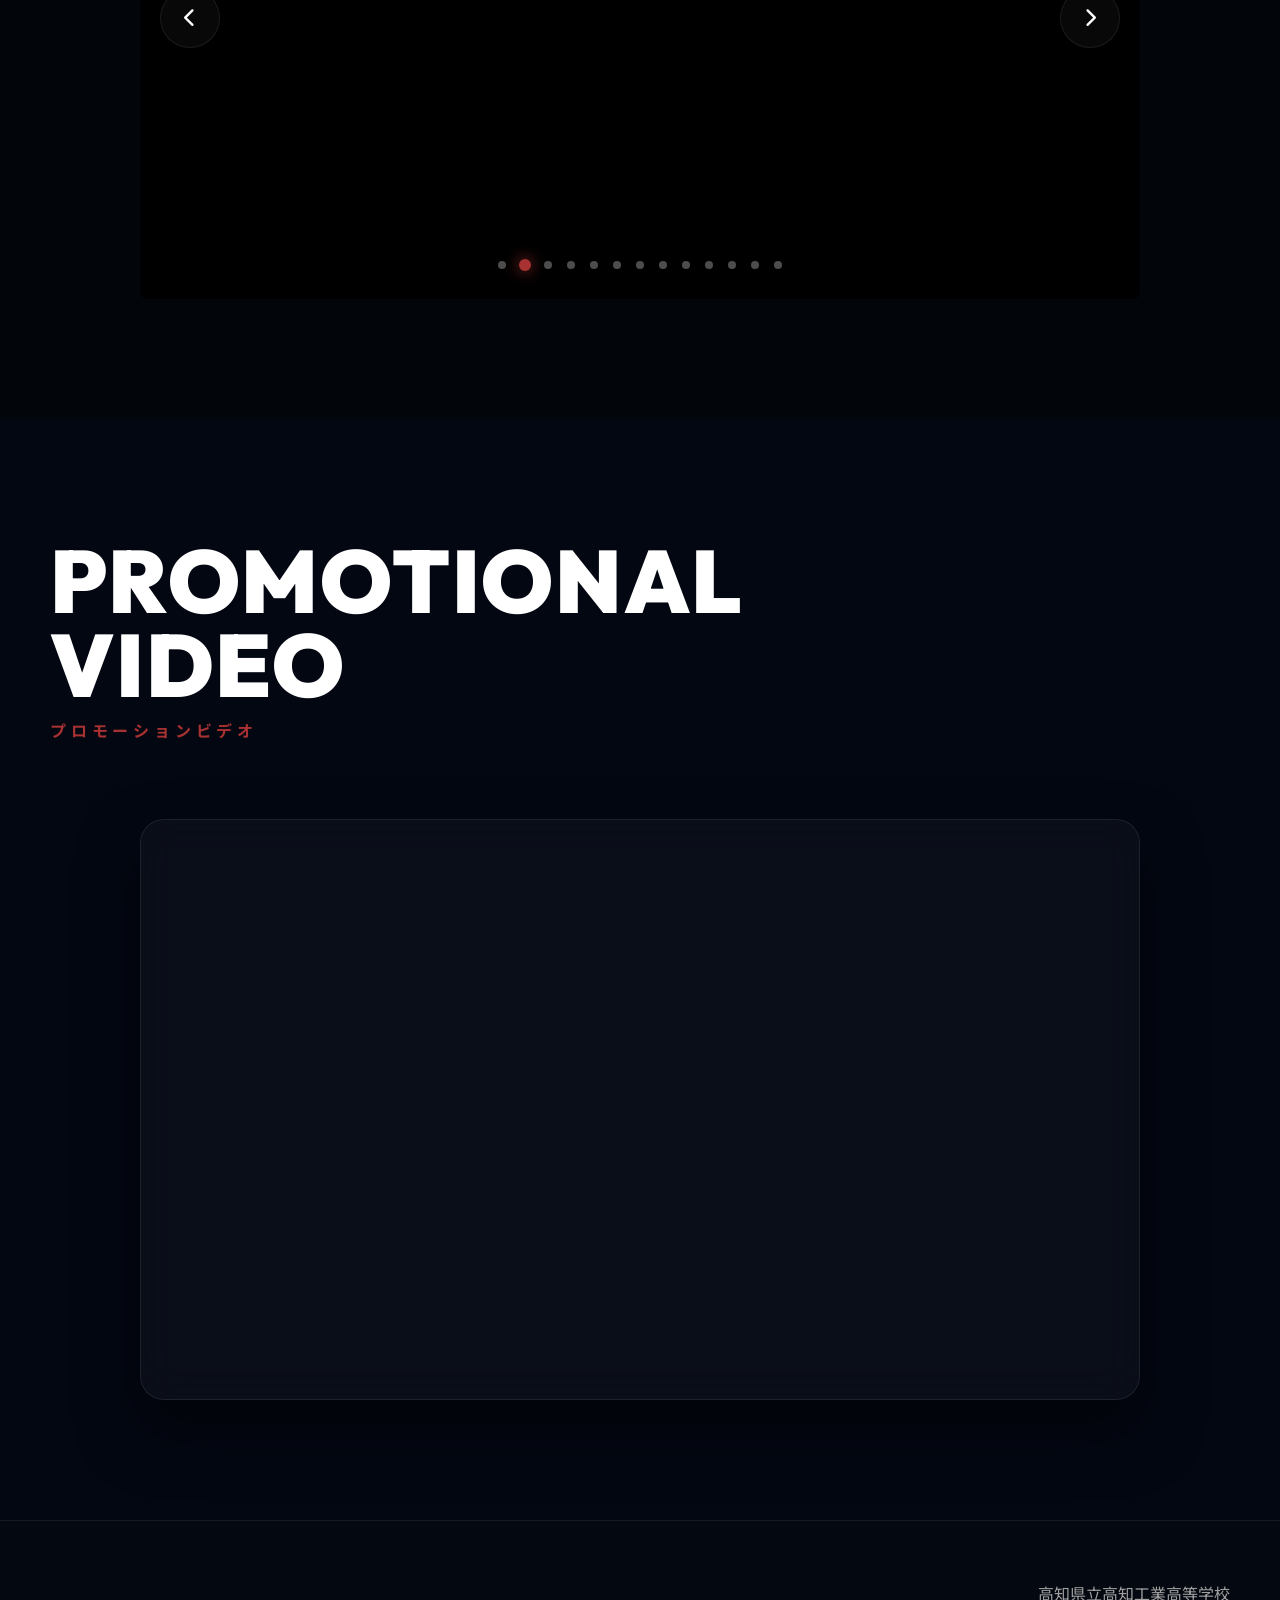
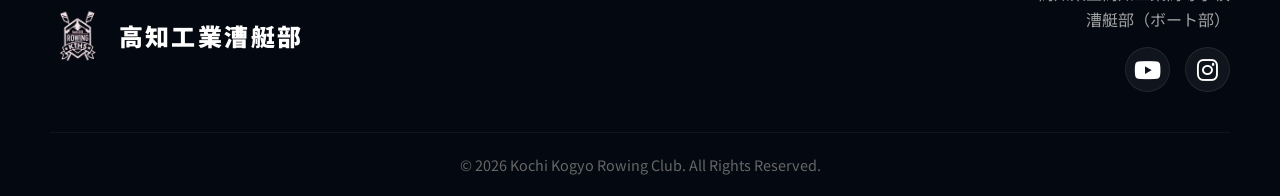
==== commit 8e043335: "Update index.html" ====
--- a/boys/index.html
+++ b/boys/index.html
@@ -273,11 +273,11 @@
                         <img src="../pictures/boys/IMG_3907.JPG" alt="インターハイ">
                     </div>
                     <div class="gallery-slide">
-                        <img src="../pictures/boys/IMG_3728.jpg" alt="練習風景">
+                        <img src="../pictures/boys/IMG_3728.HEIC" alt="練習風景">
                     </div>
                     <!-- Shared assets from anyway folder -->
                     <div class="gallery-slide">
-                        <img src="../pictures/anyway/IMG_3746.jpg" alt="食事風景">
+                        <img src="../pictures/anyway/IMG_3746.HEIC" alt="食事風景">
                     </div>
                     <div class="gallery-slide">
                         <img src="../pictures/anyway/PV写真260314_1.jpg" alt="練習風景">
--- a/style.css
+++ b/style.css
@@ -1168,6 +1168,35 @@
     color: #ffcc00;
 }
 
+/* ローディング画面内の遅延警告 */
+.loader-warning {
+    position: absolute;
+    bottom: 12%;
+    left: 50%;
+    transform: translateX(-50%);
+    font-size: 0.85rem;
+    color: rgba(255, 255, 255, 0.6);
+    text-align: center;
+    width: 90%;
+    max-width: 400px;
+    opacity: 0;
+    transition: opacity 0.8s ease;
+    z-index: 10000;
+    display: flex;
+    align-items: center;
+    justify-content: center;
+    gap: 8px;
+    letter-spacing: 0.05em;
+}
+
+.loader-warning.show {
+    opacity: 1;
+}
+
+.loader-warning i {
+    color: #ffcc00;
+}
+
 @media (max-width: 600px) {
     .network-warning {
         width: 90%;
